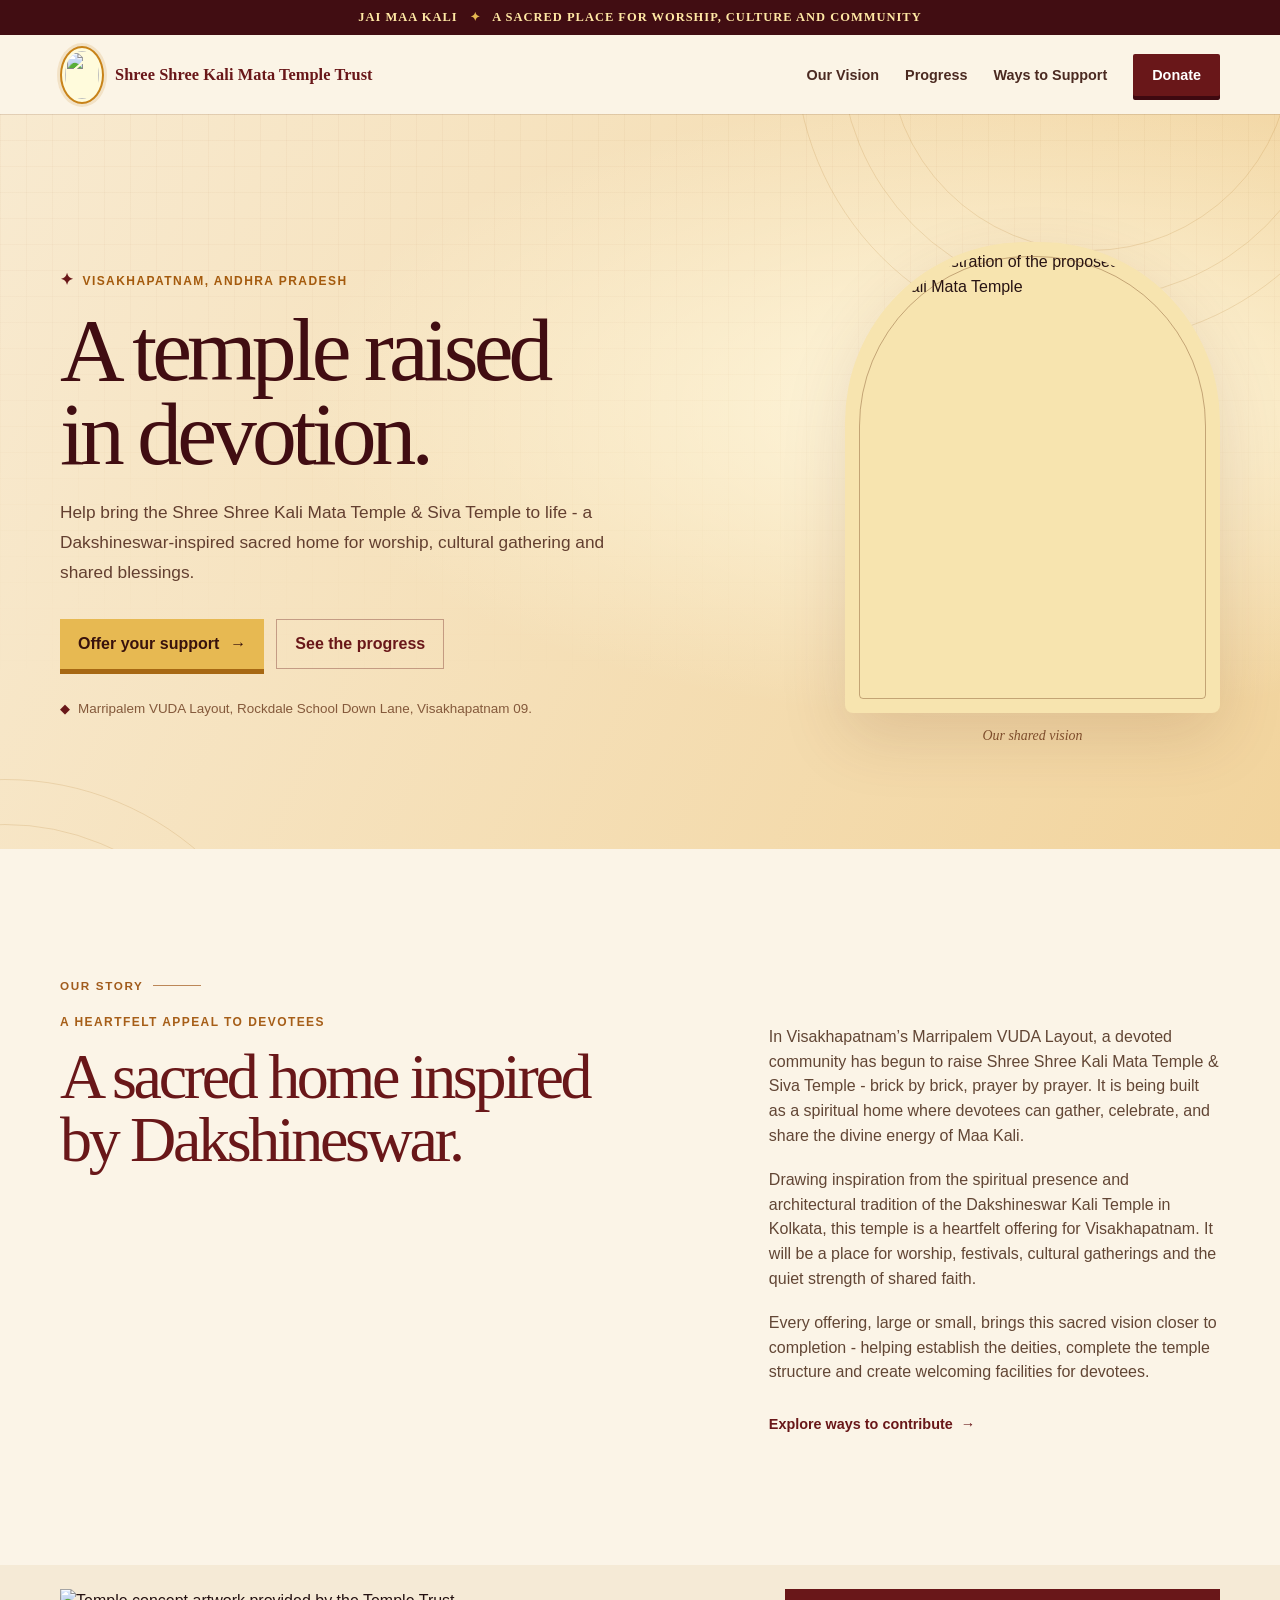
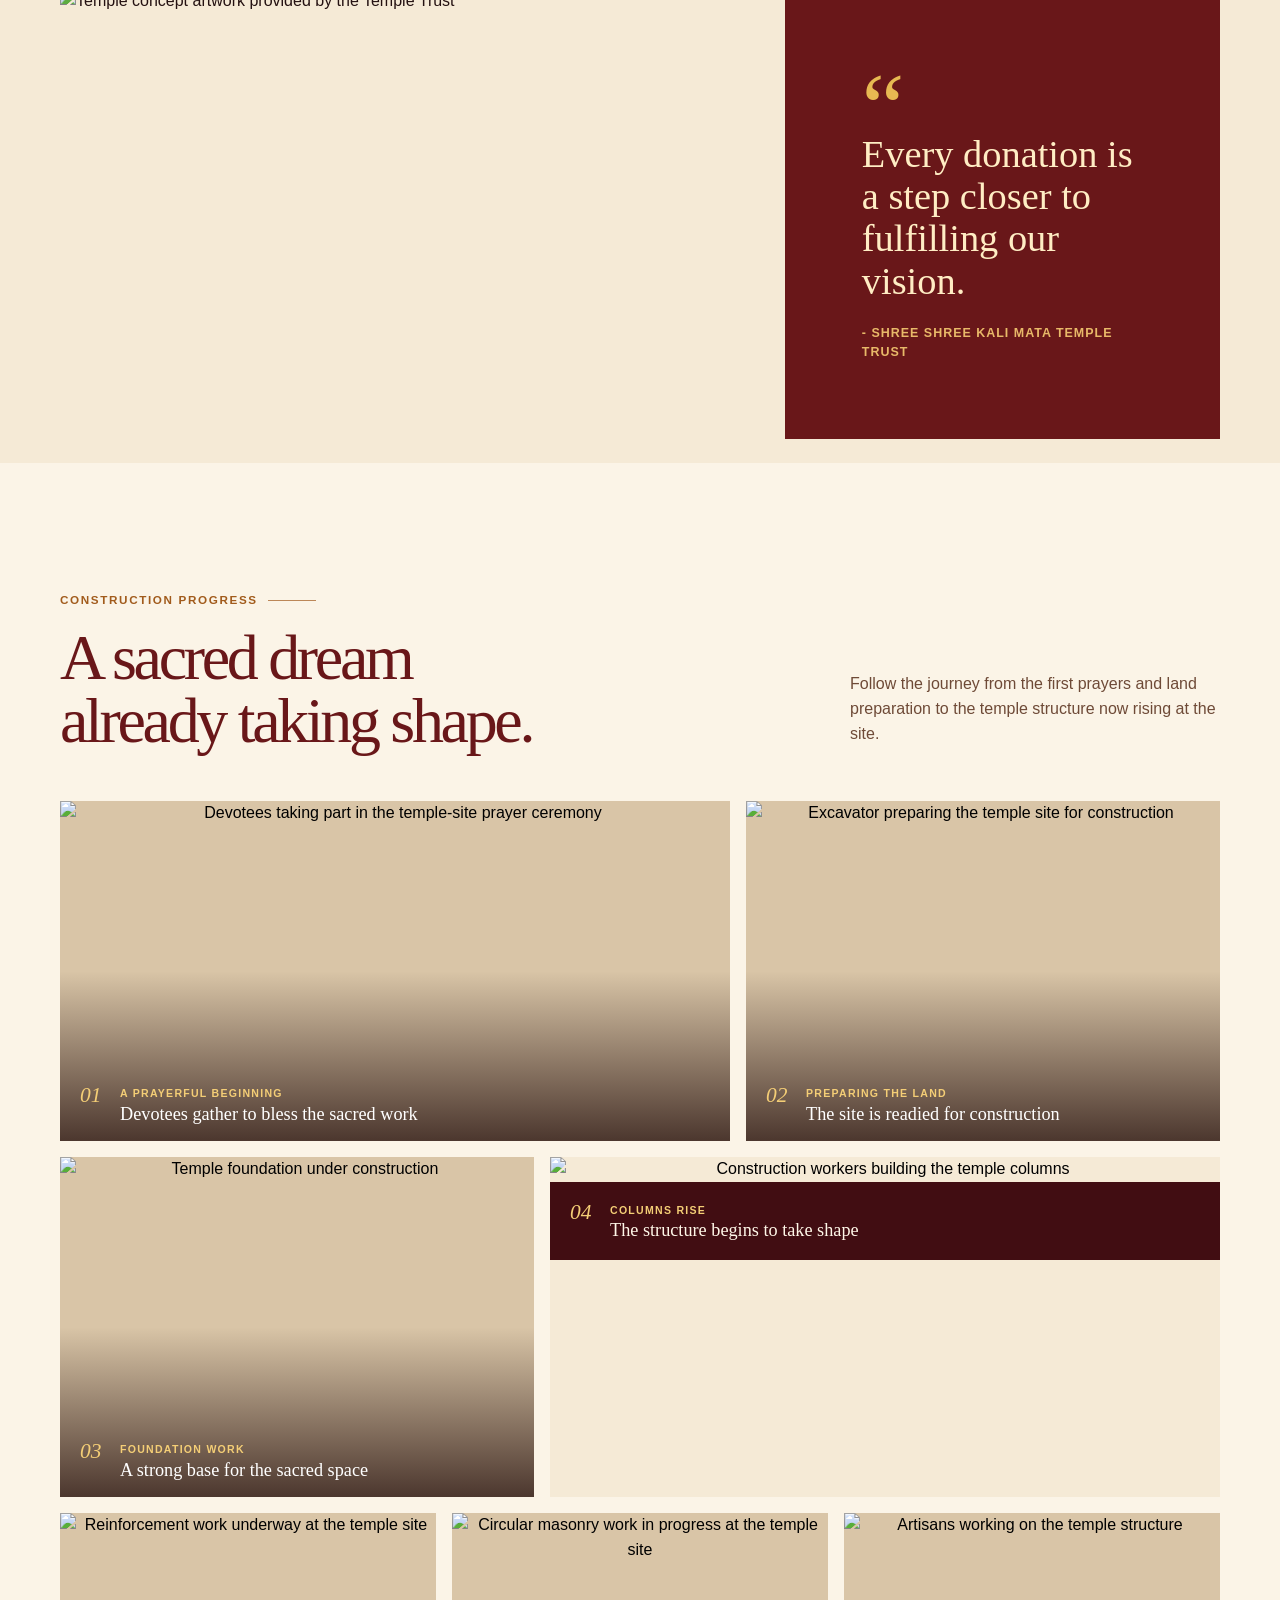
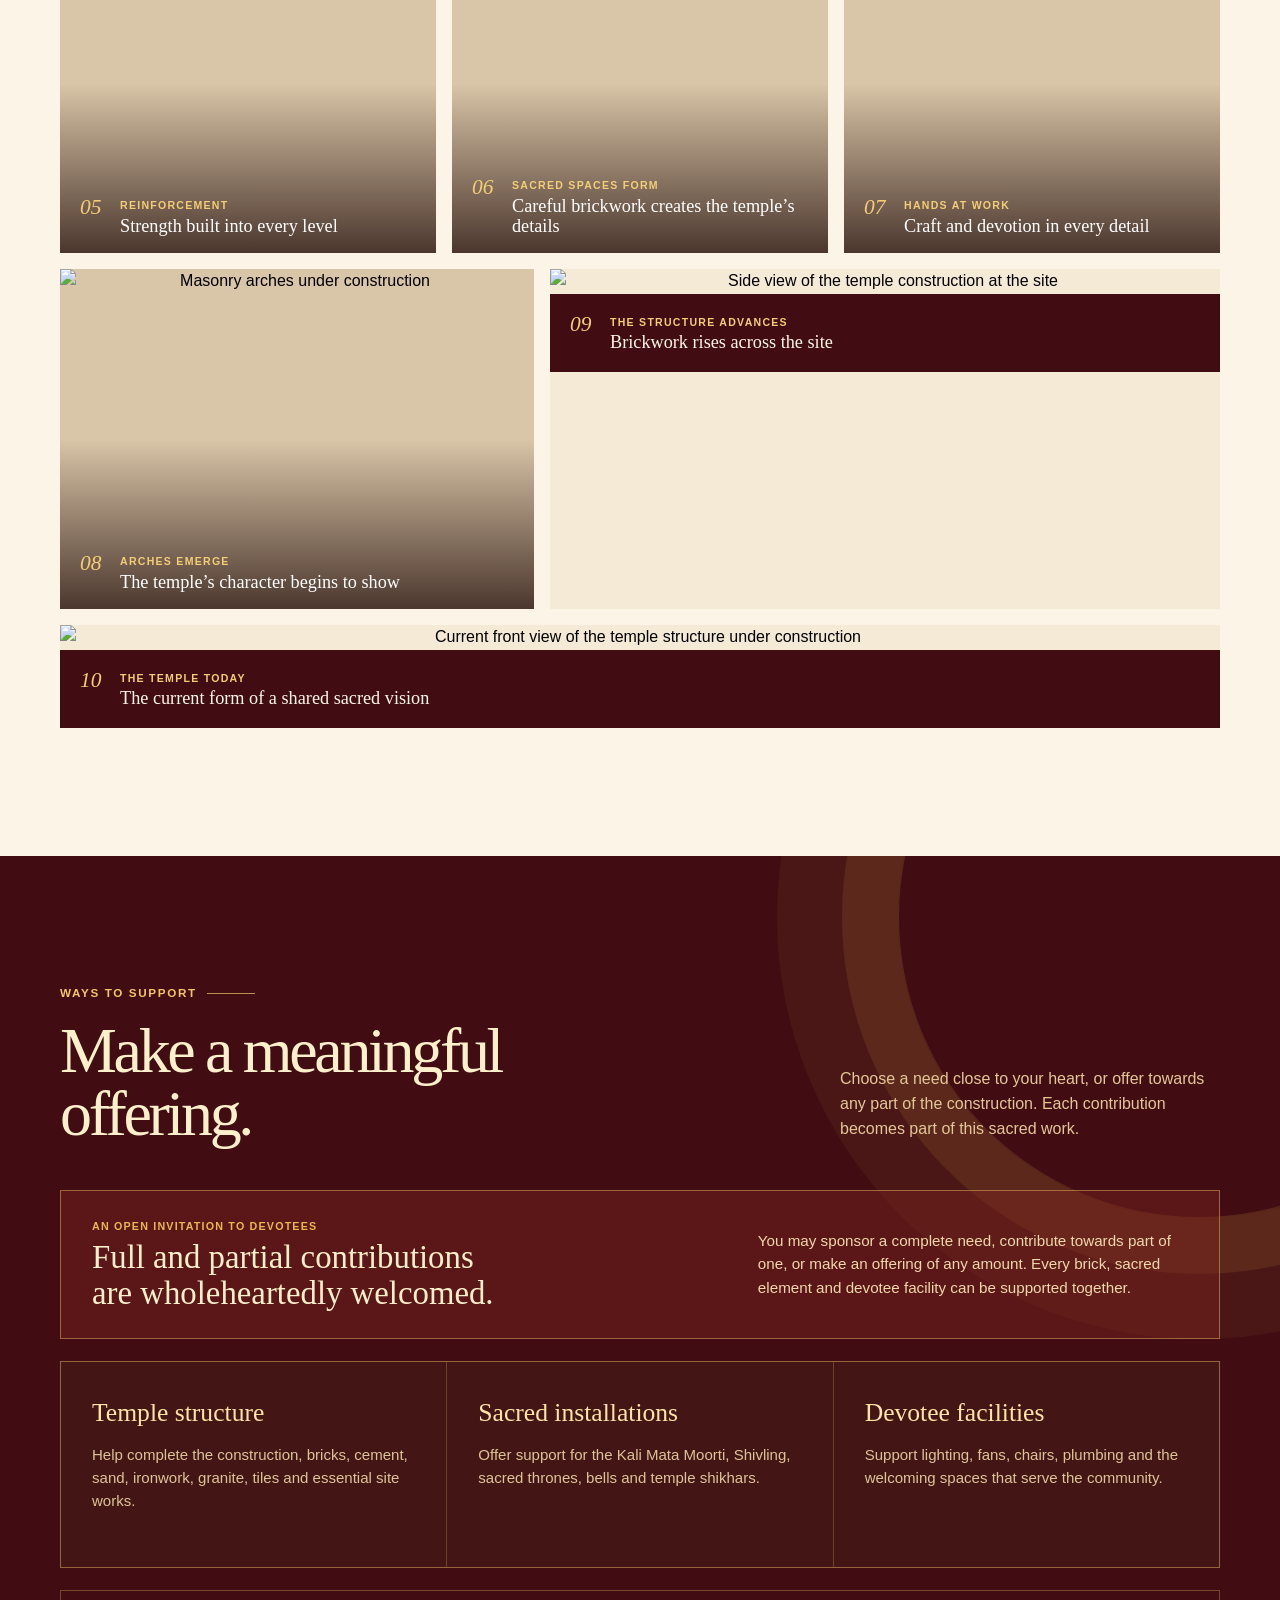
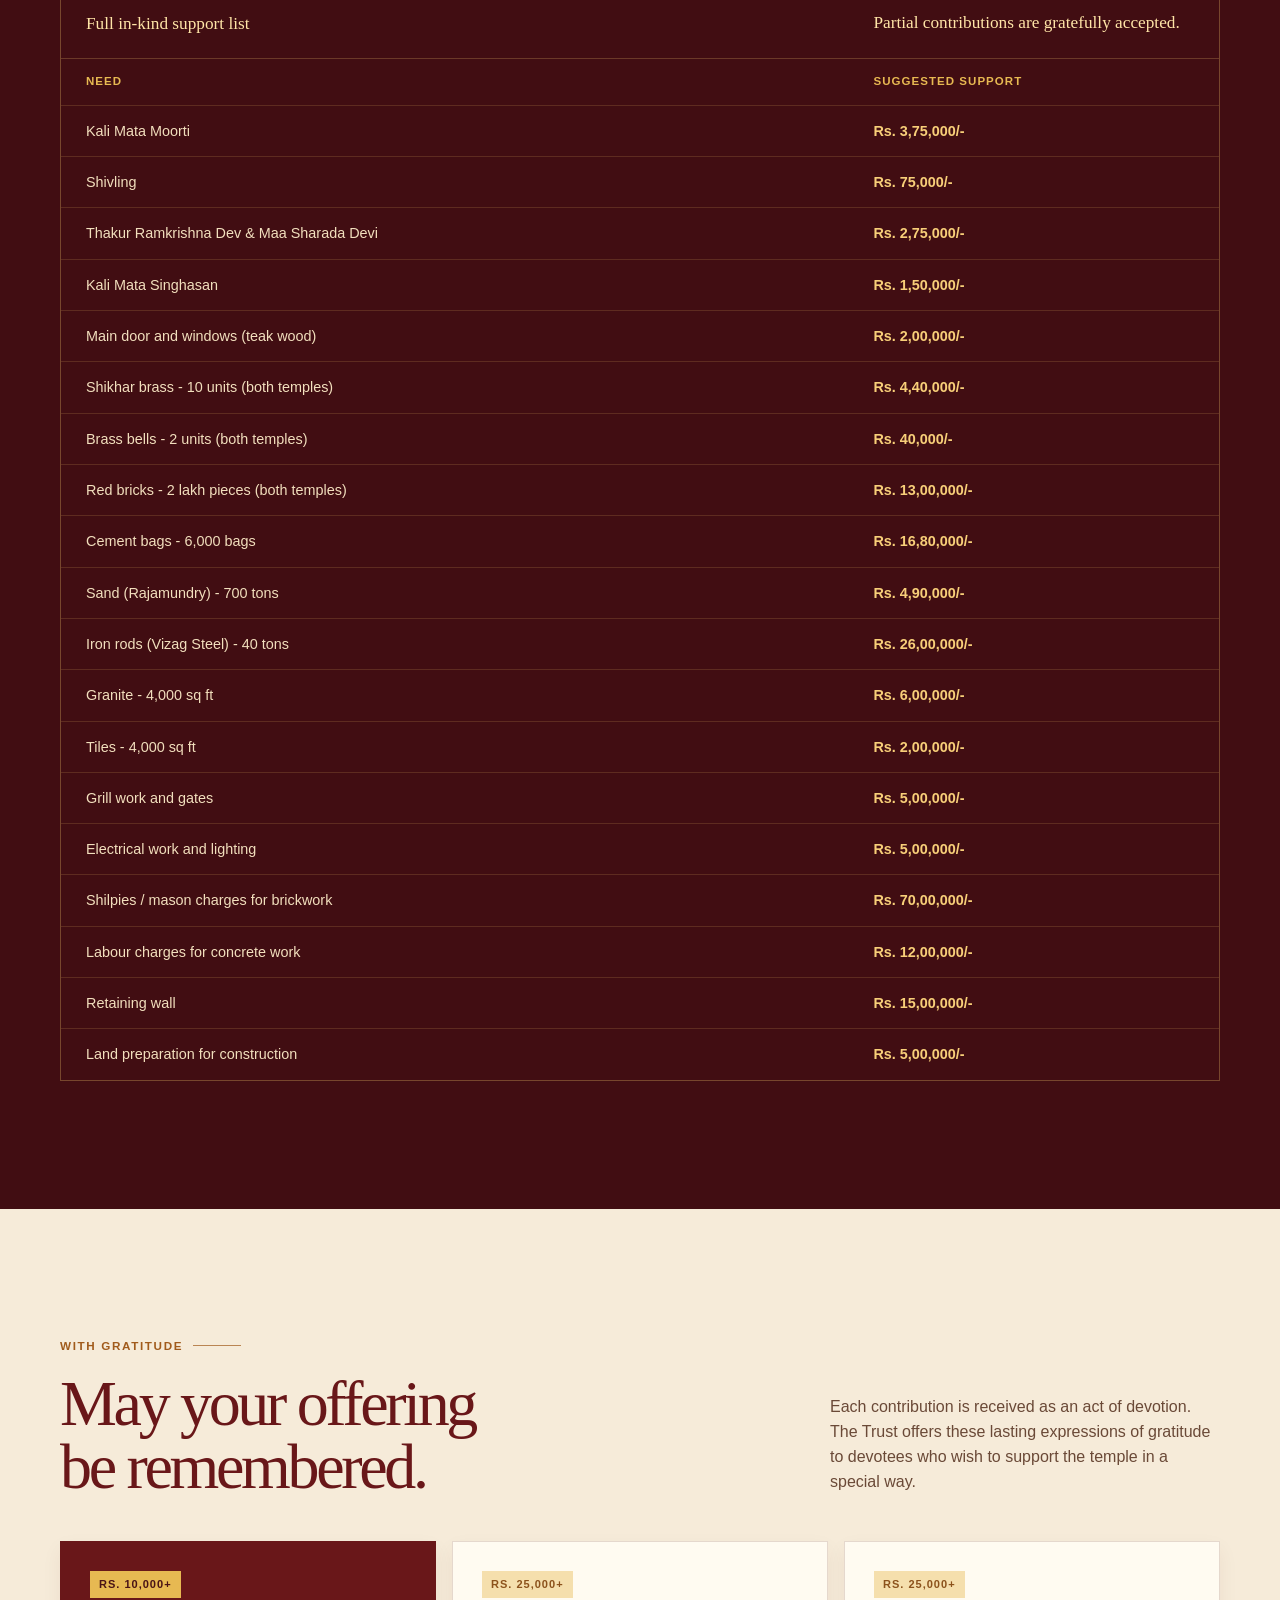
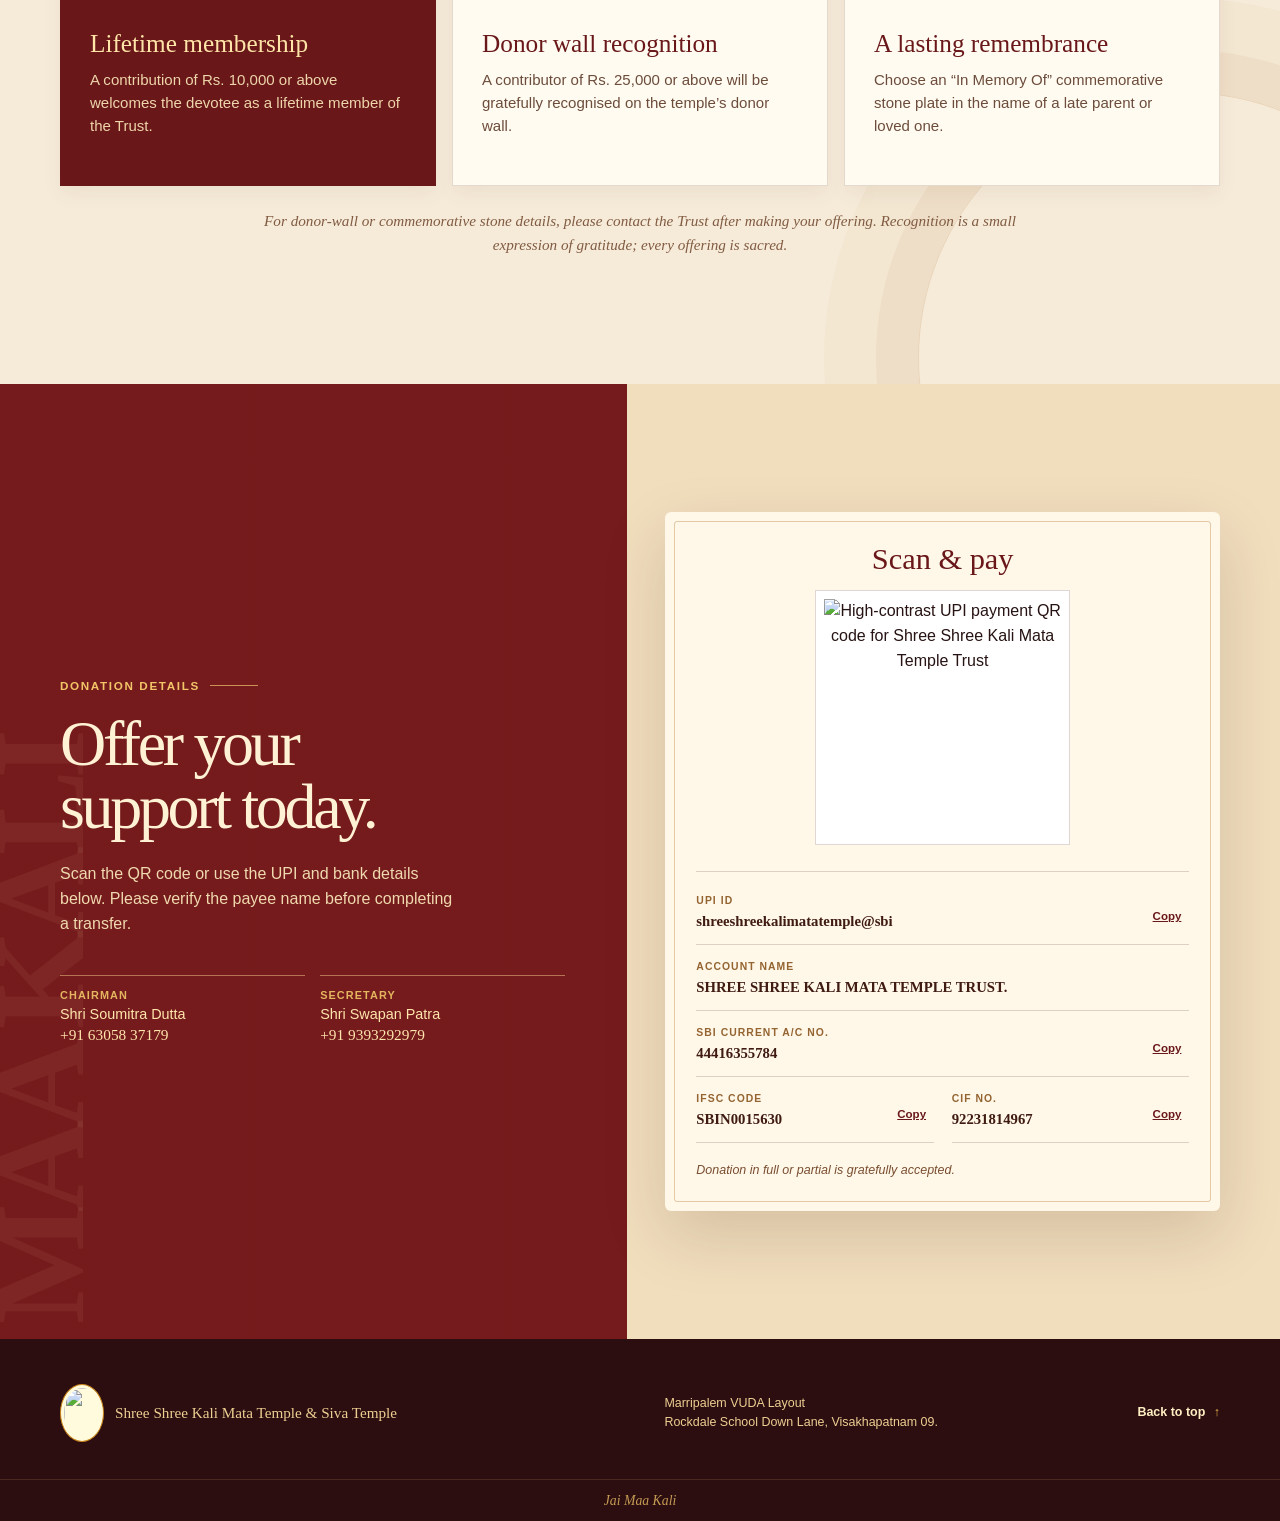
==== index.html @ 36e7b340 "Add files via upload" ====
<!doctype html>
<html lang="en">
  <head>
    <meta charset="UTF-8" />
    <meta name="viewport" content="width=device-width, initial-scale=1.0, viewport-fit=cover" />
    <meta
      name="description"
      content="Support the construction of Shree Shree Kali Mata Temple & Siva Temple in Marripalem VUDA Layout, Visakhapatnam."
    />
    <meta name="theme-color" content="#641416" />
    <title>Shree Shree Kali Mata Temple & Siva Temple</title>
    <link rel="stylesheet" href="styles.css" />
    <link rel="stylesheet" href="refinements.css" />
    <link rel="icon" href="assets/goddess-seal.webp" type="image/webp" />
  </head>
  <body>
    <a class="skip-link" href="#main">Skip to content</a>

    <header class="site-header" id="top">
      <div class="topline">Jai Maa Kali <span aria-hidden="true">&#10022;</span> A sacred place for worship, culture and community</div>
      <nav class="nav shell" aria-label="Primary navigation">
        <a class="brand" href="#top" aria-label="Shree Shree Kali Mata Temple Trust home">
          <span class="brand-mark"><img src="assets/goddess-seal.webp" alt="" /></span>
          <span class="brand-copy"><strong>Shree Shree Kali Mata Temple Trust</strong></span>
        </a>
        <button class="menu-button" type="button" aria-expanded="false" aria-controls="nav-links">
          <span class="menu-icon" aria-hidden="true"></span><span class="sr-only">Open menu</span>
        </button>
        <div class="nav-links" id="nav-links">
          <a href="#vision">Our Vision</a>
          <a href="#progress">Progress</a>
          <a href="#support">Ways to Support</a>
          <a class="nav-donate" href="#donate">Donate</a>
        </div>
      </nav>
    </header>

    <main id="main">
      <section class="hero">
        <div class="hero-halo hero-halo-one" aria-hidden="true"></div>
        <div class="hero-halo hero-halo-two" aria-hidden="true"></div>
        <div class="hero-grid shell">
          <div class="hero-copy">
            <p class="eyebrow"><span class="flame" aria-hidden="true">&#10022;</span> Visakhapatnam, Andhra Pradesh</p>
            <h1>A temple raised<br />in devotion.</h1>
            <p class="hero-lead">
              Help bring the Shree Shree Kali Mata Temple &amp; Siva Temple to life - a Dakshineswar-inspired sacred home for worship, cultural gathering and shared blessings.
            </p>
            <div class="hero-actions">
              <a class="button button-gold" href="#donate">Offer your support <span aria-hidden="true">&#8594;</span></a>
              <a class="button button-quiet" href="#progress">See the progress</a>
            </div>
            <p class="location-line"><span aria-hidden="true">&#9670;</span> Marripalem VUDA Layout, Rockdale School Down Lane, Visakhapatnam 09.</p>
          </div>
          <figure class="hero-art">
            <div class="art-frame">
              <img src="assets/hero-temple.webp" alt="Glowing illustration of the proposed Shree Shree Kali Mata Temple" />
            </div>
            <figcaption>Our shared vision</figcaption>
          </figure>
        </div>
      </section>

      <section class="introduction section shell" id="vision">
        <div class="section-label">Our story</div>
        <div class="introduction-grid">
          <div>
            <p class="eyebrow eyebrow-dark">A heartfelt appeal to devotees</p>
            <h2>A sacred home inspired by Dakshineswar.</h2>
          </div>
          <div class="introduction-copy">
            <p>
              In Visakhapatnam’s Marripalem VUDA Layout, a devoted community has begun to raise Shree Shree Kali Mata Temple &amp; Siva Temple - brick by brick, prayer by prayer. It is being built as a spiritual home where devotees can gather, celebrate, and share the divine energy of Maa Kali.
            </p>
            <p>
              Drawing inspiration from the spiritual presence and architectural tradition of the Dakshineswar Kali Temple in Kolkata, this temple is a heartfelt offering for Visakhapatnam. It will be a place for worship, festivals, cultural gatherings and the quiet strength of shared faith.
            </p>
            <p>
              Every offering, large or small, brings this sacred vision closer to completion - helping establish the deities, complete the temple structure and create welcoming facilities for devotees.
            </p>
            <a class="text-link" href="#support">Explore ways to contribute <span aria-hidden="true">&#8594;</span></a>
          </div>
        </div>
      </section>

      <section class="vision-art-section">
        <div class="shell vision-art-grid">
          <figure class="concept-card concept-card-large">
            <img src="assets/temple-concept.webp" alt="Temple concept artwork provided by the Temple Trust" loading="lazy" />
          </figure>
          <div class="vision-quote">
            <span class="quote-mark" aria-hidden="true">“</span>
            <p>Every donation is a step closer to fulfilling our vision.</p>
            <span class="quote-citation">- Shree Shree Kali Mata Temple Trust</span>
          </div>
        </div>
      </section>

      <section class="progress section shell" id="progress">
        <div class="progress-heading">
          <div>
            <div class="section-label">Construction progress</div>
            <h2>A sacred dream<br />already taking shape.</h2>
          </div>
          <p>Follow the journey from the first prayers and land preparation to the temple structure now rising at the site.</p>
        </div>
        <div class="gallery" aria-label="Construction progress photo gallery">
          <figure class="gallery-item gallery-prayer"><img src="assets/progress-prayer.webp" alt="Devotees taking part in the temple-site prayer ceremony" loading="lazy" /><figcaption><span class="gallery-step">01</span><span class="gallery-stage">A prayerful beginning</span><strong>Devotees gather to bless the sacred work</strong></figcaption></figure>
          <figure class="gallery-item gallery-land"><img src="assets/progress-land-preparation.webp" alt="Excavator preparing the temple site for construction" loading="lazy" /><figcaption><span class="gallery-step">02</span><span class="gallery-stage">Preparing the land</span><strong>The site is readied for construction</strong></figcaption></figure>
          <figure class="gallery-item gallery-foundation"><img src="assets/progress-foundation.webp" alt="Temple foundation under construction" loading="lazy" /><figcaption><span class="gallery-step">03</span><span class="gallery-stage">Foundation work</span><strong>A strong base for the sacred space</strong></figcaption></figure>
          <figure class="gallery-item gallery-columns"><img src="assets/progress-columns.webp" alt="Construction workers building the temple columns" loading="lazy" /><figcaption><span class="gallery-step">04</span><span class="gallery-stage">Columns rise</span><strong>The structure begins to take shape</strong></figcaption></figure>
          <figure class="gallery-item gallery-reinforcement"><img src="assets/progress-reinforcement.webp" alt="Reinforcement work underway at the temple site" loading="lazy" /><figcaption><span class="gallery-step">05</span><span class="gallery-stage">Reinforcement</span><strong>Strength built into every level</strong></figcaption></figure>
          <figure class="gallery-item gallery-circular"><img src="assets/progress-circular.webp" alt="Circular masonry work in progress at the temple site" loading="lazy" /><figcaption><span class="gallery-step">06</span><span class="gallery-stage">Sacred spaces form</span><strong>Careful brickwork creates the temple’s details</strong></figcaption></figure>
          <figure class="gallery-item gallery-artisans"><img src="assets/progress-artisans.webp" alt="Artisans working on the temple structure" loading="lazy" /><figcaption><span class="gallery-step">07</span><span class="gallery-stage">Hands at work</span><strong>Craft and devotion in every detail</strong></figcaption></figure>
          <figure class="gallery-item gallery-arches"><img src="assets/progress-arches.webp" alt="Masonry arches under construction" loading="lazy" /><figcaption><span class="gallery-step">08</span><span class="gallery-stage">Arches emerge</span><strong>The temple’s character begins to show</strong></figcaption></figure>
          <figure class="gallery-item gallery-side"><img src="assets/progress-side.webp" alt="Side view of the temple construction at the site" loading="lazy" /><figcaption><span class="gallery-step">09</span><span class="gallery-stage">The structure advances</span><strong>Brickwork rises across the site</strong></figcaption></figure>
          <figure class="gallery-item gallery-current"><img src="assets/progress-front.webp" alt="Current front view of the temple structure under construction" loading="lazy" /><figcaption><span class="gallery-step">10</span><span class="gallery-stage">The temple today</span><strong>The current form of a shared sacred vision</strong></figcaption></figure>
        </div>
      </section>

      <section class="support section" id="support">
        <div class="shell">
          <div class="support-heading">
            <div>
              <div class="section-label section-label-light">Ways to support</div>
              <h2>Make a meaningful<br />offering.</h2>
            </div>
            <p>Choose a need close to your heart, or offer towards any part of the construction. Each contribution becomes part of this sacred work.</p>
          </div>
          <aside class="open-contribution" aria-label="Full and partial contribution invitation">
            <div>
              <span class="open-contribution-label">An open invitation to devotees</span>
              <h3>Full and partial contributions are wholeheartedly welcomed.</h3>
            </div>
            <p>You may sponsor a complete need, contribute towards part of one, or make an offering of any amount. Every brick, sacred element and devotee facility can be supported together.</p>
          </aside>
          <div class="support-cards">
            <article class="support-card"><h3>Temple structure</h3><p>Help complete the construction, bricks, cement, sand, ironwork, granite, tiles and essential site works.</p></article>
            <article class="support-card"><h3>Sacred installations</h3><p>Offer support for the Kali Mata Moorti, Shivling, sacred thrones, bells and temple shikhars.</p></article>
            <article class="support-card"><h3>Devotee facilities</h3><p>Support lighting, fans, chairs, plumbing and the welcoming spaces that serve the community.</p></article>
          </div>
          <div class="in-kind-list">
            <div class="in-kind-heading"><span>Full in-kind support list</span><small>Partial contributions are gratefully accepted.</small></div>
            <div class="table-wrap">
              <table>
                <thead><tr><th scope="col">Need</th><th scope="col">Suggested support</th></tr></thead>
                <tbody>
                  <tr><td>Kali Mata Moorti</td><td>Rs. 3,75,000/-</td></tr>
                  <tr><td>Shivling</td><td>Rs. 75,000/-</td></tr>
                  <tr><td>Thakur Ramkrishna Dev &amp; Maa Sharada Devi</td><td>Rs. 2,75,000/-</td></tr>
                  <tr><td>Kali Mata Singhasan</td><td>Rs. 1,50,000/-</td></tr>
                  <tr><td>Main door and windows (teak wood)</td><td>Rs. 2,00,000/-</td></tr>
                  <tr><td>Shikhar brass - 10 units (both temples)</td><td>Rs. 4,40,000/-</td></tr>
                  <tr><td>Brass bells - 2 units (both temples)</td><td>Rs. 40,000/-</td></tr>
                  <tr><td>Red bricks - 2 lakh pieces (both temples)</td><td>Rs. 13,00,000/-</td></tr>
                  <tr><td>Cement bags - 6,000 bags</td><td>Rs. 16,80,000/-</td></tr>
                  <tr><td>Sand (Rajamundry) - 700 tons</td><td>Rs. 4,90,000/-</td></tr>
                  <tr><td>Iron rods (Vizag Steel) - 40 tons</td><td>Rs. 26,00,000/-</td></tr>
                  <tr><td>Granite - 4,000 sq ft</td><td>Rs. 6,00,000/-</td></tr>
                  <tr><td>Tiles - 4,000 sq ft</td><td>Rs. 2,00,000/-</td></tr>
                  <tr><td>Grill work and gates</td><td>Rs. 5,00,000/-</td></tr>
                  <tr><td>Electrical work and lighting</td><td>Rs. 5,00,000/-</td></tr>
                  <tr><td>Shilpies / mason charges for brickwork</td><td>Rs. 70,00,000/-</td></tr>
                  <tr><td>Labour charges for concrete work</td><td>Rs. 12,00,000/-</td></tr>
                  <tr><td>Retaining wall</td><td>Rs. 15,00,000/-</td></tr>
                  <tr><td>Land preparation for construction</td><td>Rs. 5,00,000/-</td></tr>
                </tbody>
              </table>
            </div>
          </div>
        </div>
      </section>

      <section class="recognition section" id="recognition">
        <div class="shell">
          <div class="recognition-heading">
            <div>
              <div class="section-label">With gratitude</div>
              <h2>May your offering<br />be remembered.</h2>
            </div>
            <p>Each contribution is received as an act of devotion. The Trust offers these lasting expressions of gratitude to devotees who wish to support the temple in a special way.</p>
          </div>
          <div class="recognition-cards">
            <article class="recognition-card membership-card"><span class="recognition-amount">Rs. 10,000+</span><h3>Lifetime membership</h3><p>A contribution of Rs. 10,000 or above welcomes the devotee as a lifetime member of the Trust.</p></article>
            <article class="recognition-card"><span class="recognition-amount">Rs. 25,000+</span><h3>Donor wall recognition</h3><p>A contributor of Rs. 25,000 or above will be gratefully recognised on the temple’s donor wall.</p></article>
            <article class="recognition-card"><span class="recognition-amount">Rs. 25,000+</span><h3>A lasting remembrance</h3><p>Choose an “In Memory Of” commemorative stone plate in the name of a late parent or loved one.</p></article>
          </div>
          <p class="recognition-note">For donor-wall or commemorative stone details, please contact the Trust after making your offering. Recognition is a small expression of gratitude; every offering is sacred.</p>
        </div>
      </section>

      <section class="donate section" id="donate">
        <div class="donate-bg-text" aria-hidden="true">JAI MAA KALI</div>
        <div class="shell donate-grid">
          <div class="donate-copy">
            <div class="section-label section-label-light">Donation details</div>
            <h2>Offer your<br />support today.</h2>
            <p>Scan the QR code or use the UPI and bank details below. Please verify the payee name before completing a transfer.</p>
            <div class="donate-contacts">
              <a href="tel:+916305837179"><span>Chairman</span> Shri Soumitra Dutta<br /><strong>+91 63058 37179</strong></a>
              <a href="tel:+919393292979"><span>Secretary</span> Shri Swapan Patra<br /><strong>+91 9393292979</strong></a>
            </div>
          </div>
          <div class="payment-card" aria-label="Temple Trust payment details">
            <div class="payment-card-top">
              <p class="payment-kicker">Scan &amp; pay</p>
              <img class="qr-code" src="assets/donation-qr.png" alt="High-contrast UPI payment QR code for Shree Shree Kali Mata Temple Trust" />
            </div>
            <div class="payment-fields">
              <div class="payment-field"><span>UPI ID</span><strong>shreeshreekalimatatemple@sbi</strong><button class="copy-button" type="button" data-copy="shreeshreekalimatatemple@sbi">Copy</button></div>
              <div class="payment-field"><span>Account name</span><strong>SHREE SHREE KALI MATA TEMPLE TRUST.</strong></div>
              <div class="payment-field"><span>SBI Current A/C No.</span><strong>44416355784</strong><button class="copy-button" type="button" data-copy="44416355784">Copy</button></div>
              <div class="payment-field two-col"><span>IFSC code</span><strong>SBIN0015630</strong><button class="copy-button" type="button" data-copy="SBIN0015630">Copy</button></div>
              <div class="payment-field two-col"><span>CIF no.</span><strong>92231814967</strong><button class="copy-button" type="button" data-copy="92231814967">Copy</button></div>
            </div>
            <p class="payment-note">Donation in full or partial is gratefully accepted.</p>
          </div>
        </div>
      </section>
    </main>

    <footer class="footer">
      <div class="shell footer-inner">
        <div><img src="assets/goddess-seal.webp" alt="" /><p>Shree Shree Kali Mata Temple &amp; Siva Temple</p></div>
        <p>Marripalem VUDA Layout<br />Rockdale School Down Lane, Visakhapatnam 09.</p>
        <a href="#top">Back to top <span aria-hidden="true">&#8593;</span></a>
      </div>
      <p class="footer-blessing">Jai Maa Kali</p>
    </footer>
    <a class="mobile-donate" href="#donate"><span aria-hidden="true">&#10022;</span> Offer your support</a>
    <div class="toast" role="status" aria-live="polite"></div>
    <script src="script.js"></script>
  </body>
</html>
---- styles.css ----
:root {
  --ink: #271313;
  --warm-ink: #552a1d;
  --wine: #691719;
  --wine-dark: #410d12;
  --saffron: #c88319;
  --gold: #e7b952;
  --cream: #fbf4e7;
  --paper: #f5ead6;
  --mist: #e8dac3;
  --line: rgba(75, 35, 20, 0.18);
  --shell: min(1160px, calc(100% - 48px));
}

* { box-sizing: border-box; }

html { scroll-behavior: smooth; }

body {
  margin: 0;
  color: var(--ink);
  background: var(--cream);
  font-family: "Segoe UI", Candara, Calibri, Arial, sans-serif;
  font-size: 16px;
  line-height: 1.55;
}

body::selection { color: #fff; background: var(--wine); }

img { display: block; max-width: 100%; }

a { color: inherit; text-decoration: none; }

button { font: inherit; }

.shell { width: var(--shell); margin-inline: auto; }

.sr-only {
  position: absolute;
  width: 1px;
  height: 1px;
  padding: 0;
  margin: -1px;
  overflow: hidden;
  clip: rect(0, 0, 0, 0);
  white-space: nowrap;
  border: 0;
}

.skip-link {
  position: fixed;
  z-index: 100;
  top: 12px;
  left: 12px;
  transform: translateY(-150%);
  padding: 10px 14px;
  background: #fff;
  color: var(--wine-dark);
  border-radius: 5px;
  font-weight: 700;
}

.skip-link:focus { transform: translateY(0); }

.topline {
  padding: 8px 20px;
  overflow: hidden;
  color: #ffe8a4;
  background: var(--wine-dark);
  font-family: Georgia, "Times New Roman", serif;
  font-size: 0.78rem;
  font-weight: 700;
  letter-spacing: 0.08em;
  text-align: center;
  text-transform: uppercase;
}

.topline span { margin-inline: 8px; color: var(--gold); }

.site-header {
  position: sticky;
  top: 0;
  z-index: 100;
  background: rgba(251, 244, 231, 0.96);
  box-shadow: 0 1px 0 rgba(75, 35, 20, 0.1);
}

section[id] { scroll-margin-top: 130px; }

.nav {
  display: flex;
  align-items: center;
  justify-content: space-between;
  min-height: 79px;
  gap: 25px;
}

.brand { display: flex; align-items: center; gap: 11px; min-width: 250px; }

.brand-mark {
  display: grid;
  width: 52px;
  height: 52px;
  overflow: hidden;
  border: 2px solid var(--saffron);
  border-radius: 50%;
  place-items: center;
  background: #f6dea1;
  box-shadow: 0 0 0 3px rgba(200, 131, 25, 0.16);
}

.brand-mark img { width: 52px; height: 62px; max-width: none; object-fit: cover; object-position: center 44%; }

.brand-copy { display: block; min-width: 0; font-family: Georgia, "Times New Roman", serif; line-height: 1.05; }
.brand-copy strong { display: block; color: var(--wine); font-size: 1.02rem; letter-spacing: 0.005em; white-space: nowrap; }

.nav-links { display: flex; align-items: center; gap: 26px; }
.nav-links > a { position: relative; color: #4b2a21; font-size: 0.9rem; font-weight: 700; }
.nav-links > a:not(.nav-donate)::after { position: absolute; right: 0; bottom: -7px; left: 0; height: 1px; content: ""; background: var(--wine); transform: scaleX(0); transition: transform 180ms ease; transform-origin: left; }
.nav-links > a:not(.nav-donate):hover::after, .nav-links > a:not(.nav-donate):focus-visible::after { transform: scaleX(1); }
.nav-donate { padding: 10px 19px; color: #fff !important; background: var(--wine); border-radius: 2px; box-shadow: 0 4px 0 #3e0910; transition: transform 150ms ease, box-shadow 150ms ease; }
.nav-donate:hover, .nav-donate:focus-visible { box-shadow: 0 2px 0 #3e0910; transform: translateY(2px); }

.menu-button { display: none; border: 0; background: transparent; color: var(--wine); }

.hero {
  position: relative;
  overflow: hidden;
  padding: clamp(75px, 10vw, 132px) 0 clamp(75px, 8vw, 110px);
  background: linear-gradient(115deg, #f8ead0 0%, #f4dfb8 54%, #f2d49d 100%);
}

.hero::before {
  position: absolute;
  inset: 0;
  pointer-events: none;
  content: "";
  background-image: linear-gradient(rgba(145, 79, 21, 0.035) 1px, transparent 1px), linear-gradient(90deg, rgba(145, 79, 21, 0.035) 1px, transparent 1px);
  background-size: 26px 26px;
  mask-image: linear-gradient(to bottom, black, transparent 80%);
}

.hero-halo { position: absolute; z-index: 0; width: 590px; height: 590px; border: 1px solid rgba(170, 106, 24, 0.16); border-radius: 50%; }
.hero-halo::before, .hero-halo::after { position: absolute; inset: 44px; content: ""; border: inherit; border-radius: inherit; }
.hero-halo::after { inset: 92px; }
.hero-halo-one { top: -360px; right: -105px; }
.hero-halo-two { bottom: -520px; left: -290px; }

.hero-grid { position: relative; z-index: 1; display: grid; grid-template-columns: minmax(0, 1.05fr) minmax(330px, 0.72fr); align-items: center; gap: clamp(45px, 8vw, 110px); }

.eyebrow { display: flex; align-items: center; gap: 8px; margin: 0 0 15px; color: #a45a0d; font-size: 0.75rem; font-weight: 800; letter-spacing: 0.12em; text-transform: uppercase; }
.flame { font-size: 1rem; color: var(--wine); }
.eyebrow-dark { color: #a65e18; }

h1, h2, h3, p { margin-top: 0; }
h1, h2, h3 { font-family: Georgia, "Times New Roman", serif; }

h1 {
  max-width: 650px;
  margin-bottom: 22px;
  color: var(--wine-dark);
  font-size: clamp(3.3rem, 7vw, 6.4rem);
  font-weight: 500;
  letter-spacing: -0.055em;
  line-height: 0.93;
}

.hero-lead { max-width: 560px; margin-bottom: 31px; color: #633f30; font-size: 1.08rem; line-height: 1.75; }
.hero-actions { display: flex; flex-wrap: wrap; gap: 12px; }

.button { display: inline-flex; align-items: center; justify-content: center; gap: 11px; min-height: 50px; padding: 12px 18px; font-weight: 800; transition: transform 180ms ease, box-shadow 180ms ease, background 180ms ease; }
.button:hover, .button:focus-visible { transform: translateY(-2px); }
.button-gold { color: #38120d; background: var(--gold); box-shadow: 0 5px 0 #a76813; }
.button-gold:hover, .button-gold:focus-visible { box-shadow: 0 7px 0 #a76813; }
.button-quiet { color: var(--wine); border: 1px solid rgba(105, 23, 25, 0.35); }
.button-quiet:hover, .button-quiet:focus-visible { background: rgba(255, 255, 255, 0.5); }

.location-line { display: flex; align-items: flex-start; gap: 8px; max-width: 550px; margin: 30px 0 0; color: #84593b; font-size: 0.84rem; }
.location-line span { color: var(--wine); }

.hero-art { position: relative; width: min(100%, 375px); justify-self: end; margin: 0; }
.art-frame { position: relative; padding: 8px; background: #f7e4af; box-shadow: 18px 21px 0 rgba(113, 47, 17, 0.15), 0 17px 35px rgba(79, 31, 13, 0.16); }
.art-frame::before { position: absolute; inset: 14px; z-index: 1; pointer-events: none; content: ""; border: 1px solid rgba(102, 50, 16, 0.36); }
.art-frame img { width: 100%; aspect-ratio: 0.79; object-fit: cover; object-position: center; }
.hero-art figcaption { margin-top: 12px; color: #81502e; font-family: Georgia, "Times New Roman", serif; font-size: 0.87rem; font-style: italic; text-align: right; }

.section { padding: clamp(76px, 10vw, 130px) 0; }

.section-label { display: flex; align-items: center; gap: 10px; margin-bottom: 18px; color: #a15b1c; font-size: 0.73rem; font-weight: 800; letter-spacing: 0.14em; text-transform: uppercase; }
.section-label::after { width: 48px; height: 1px; content: ""; background: currentColor; opacity: 0.7; }
.section-label span { font-family: Georgia, "Times New Roman", serif; font-size: 0.95rem; font-style: italic; letter-spacing: 0; }
.section-label-light { color: #f2c668; }

.introduction-grid { display: grid; grid-template-columns: minmax(0, 1fr) minmax(280px, 0.76fr); gap: clamp(35px, 9vw, 130px); }
h2 { margin-bottom: 0; color: var(--wine); font-size: clamp(2.5rem, 5vw, 4.65rem); font-weight: 500; letter-spacing: -0.052em; line-height: 0.98; }
.introduction-copy { padding-top: 12px; color: #624635; }
.introduction-copy p { margin-bottom: 19px; }
.text-link { display: inline-flex; align-items: center; gap: 8px; margin-top: 9px; color: var(--wine); font-size: 0.9rem; font-weight: 800; }
.text-link span { transition: transform 160ms ease; }
.text-link:hover span, .text-link:focus-visible span { transform: translateX(4px); }

.vision-art-section { padding: 24px 0; background: var(--paper); }
.vision-art-grid { display: grid; grid-template-columns: minmax(0, 1.25fr) minmax(280px, 0.75fr); align-items: stretch; }
.concept-card { min-height: 360px; margin: 0; overflow: hidden; }
.concept-card img { width: 100%; height: 100%; object-fit: cover; object-position: center; filter: saturate(0.91) contrast(1.02); }
.vision-quote { display: flex; flex-direction: column; justify-content: center; padding: clamp(35px, 6vw, 85px); color: #ffedc4; background: var(--wine); }
.quote-mark { display: block; height: 46px; color: var(--gold); font-family: Georgia, "Times New Roman", serif; font-size: 6rem; line-height: 0.85; }
.vision-quote p { max-width: 340px; margin: 21px 0 22px; font-family: Georgia, "Times New Roman", serif; font-size: clamp(1.7rem, 3vw, 2.6rem); line-height: 1.1; }
.quote-citation { color: #e8b969; font-size: 0.78rem; font-weight: 800; letter-spacing: 0.08em; text-transform: uppercase; }

.progress { padding-bottom: clamp(82px, 10vw, 142px); }
.progress-heading { display: flex; align-items: flex-end; justify-content: space-between; gap: 45px; margin-bottom: 48px; }
.progress-heading p { max-width: 370px; margin: 0 0 6px; color: #6e4a37; }
.gallery { display: grid; grid-template-columns: repeat(12, 1fr); gap: 16px; }
.gallery-item { position: relative; grid-column: span 4; min-height: 270px; margin: 0; overflow: hidden; background: #d9c5a7; }
.gallery-prayer { grid-column: span 7; min-height: 355px; }
.gallery-land { grid-column: span 5; }
.gallery-foundation { grid-column: span 5; }
.gallery-columns { grid-column: span 7; }
.gallery-reinforcement, .gallery-circular, .gallery-artisans { grid-column: span 4; }
.gallery-arches { grid-column: span 5; }
.gallery-side { grid-column: span 7; }
.gallery-current { grid-column: span 12; min-height: 520px; }
.gallery-item img { width: 100%; height: 100%; min-height: inherit; object-fit: cover; transition: transform 600ms cubic-bezier(.2,.7,.2,1); }
.gallery-item:hover img { transform: scale(1.045); }
.gallery-item::after { position: absolute; right: 0; bottom: 0; left: 0; height: 50%; content: ""; background: linear-gradient(to top, rgba(31, 10, 8, 0.76), transparent); pointer-events: none; }
.gallery-item figcaption { position: absolute; z-index: 1; right: 20px; bottom: 17px; left: 20px; display: grid; grid-template-columns: 31px 1fr; column-gap: 9px; color: white; }
.gallery-step { grid-row: span 2; color: #f4ce76; font-family: Georgia, "Times New Roman", serif; font-size: 1.34rem; font-style: italic; line-height: 1; }
.gallery-stage { display: block; margin-bottom: 2px; color: #f4ce76; font-size: 0.66rem; font-weight: 800; letter-spacing: 0.12em; text-transform: uppercase; }
.gallery-item figcaption strong { display: block; font-family: Georgia, "Times New Roman", serif; font-size: 1.14rem; font-weight: 500; line-height: 1.1; }

.support { position: relative; overflow: hidden; color: #f8eaca; background: var(--wine-dark); }
.support::before { position: absolute; top: -240px; right: -220px; width: 600px; height: 600px; content: ""; border: 1px solid rgba(239, 188, 81, 0.15); border-radius: 50%; box-shadow: 0 0 0 55px transparent, 0 0 0 56px rgba(239, 188, 81, 0.1), 0 0 0 120px transparent, 0 0 0 121px rgba(239, 188, 81, 0.06); }
.support .shell { position: relative; z-index: 1; }
.support h2 { color: #fff0cc; }
.support-heading { display: flex; align-items: flex-end; justify-content: space-between; gap: 46px; margin-bottom: 44px; }
.support-heading > p { max-width: 380px; margin: 0 0 4px; color: #e4c798; }
.open-contribution { display: grid; grid-template-columns: minmax(0, 1.1fr) minmax(260px, 0.75fr); align-items: center; gap: 35px; margin-bottom: 22px; padding: 27px 31px; border: 1px solid rgba(239, 196, 108, 0.46); background: rgba(122, 34, 29, 0.45); }
.open-contribution-label { display: block; margin-bottom: 6px; color: var(--gold); font-size: 0.67rem; font-weight: 800; letter-spacing: 0.11em; text-transform: uppercase; }
.open-contribution h3 { margin: 0; color: #fff0cc; font-size: clamp(1.45rem, 2.7vw, 2.05rem); font-weight: 500; line-height: 1.08; }
.open-contribution p { margin: 0; color: #f0d8ad; font-size: 0.95rem; }
.support-cards { display: grid; grid-template-columns: repeat(3, 1fr); gap: 1px; background: rgba(239, 196, 108, 0.28); border: 1px solid rgba(239, 196, 108, 0.28); }
.support-card { min-height: 260px; padding: 31px; background: rgba(57, 11, 16, 0.8); transition: background 200ms ease; }
.support-card h3 { margin-bottom: 10px; color: #ffe5a7; font-size: 1.6rem; font-weight: 500; }
.support-card p { margin: 0; color: #dec49a; font-size: 0.94rem; }

.in-kind-list { margin-top: 22px; border: 1px solid rgba(239, 196, 108, 0.31); }
.in-kind-heading { display: grid; grid-template-columns: 68% 32%; align-items: start; padding: 20px 25px; color: #ffe5a7; font-family: Georgia, "Times New Roman", serif; font-size: 1.08rem; }
.in-kind-heading small { grid-column: 2; color: #ffe5a7; font: inherit; font-weight: 400; letter-spacing: normal; line-height: 1.4; }
.table-wrap { overflow-x: auto; border-top: 1px solid rgba(239, 196, 108, 0.24); }
table { width: 100%; min-width: 560px; border-collapse: collapse; table-layout: fixed; text-align: left; }
th, td { padding: 14px 25px; border-bottom: 1px solid rgba(239, 196, 108, 0.16); }
th { color: var(--gold); font-size: 0.72rem; letter-spacing: 0.09em; text-transform: uppercase; }
th:first-child { width: 68%; }
th:last-child { width: 32%; }
td { color: #f2dfbd; font-size: 0.9rem; }
td:last-child { color: #f8cf79; font-weight: 800; white-space: nowrap; }
tbody tr:last-child td { border-bottom: 0; }

.recognition { position: relative; overflow: hidden; background: #f6ebd9; }
.recognition::after { position: absolute; right: -170px; bottom: -240px; width: 530px; height: 530px; content: ""; border: 1px solid rgba(166, 94, 24, 0.16); border-radius: 50%; box-shadow: 0 0 0 42px rgba(166, 94, 24, 0.06), 0 0 0 94px rgba(166, 94, 24, 0.03); }
.recognition .shell { position: relative; z-index: 1; }
.recognition-heading { display: flex; align-items: flex-end; justify-content: space-between; gap: 45px; margin-bottom: 43px; }
.recognition-heading > p { max-width: 390px; margin: 0 0 4px; color: #6a4937; }
.recognition-cards { display: grid; grid-template-columns: repeat(3, 1fr); gap: 16px; }
.recognition-card { min-height: 245px; padding: 29px; background: #fffbf1; border: 1px solid rgba(101, 45, 25, 0.17); box-shadow: 0 8px 19px rgba(85, 39, 19, 0.06); }
.recognition-card.membership-card { color: #f9e5b7; background: var(--wine); border-color: var(--wine); }
.recognition-amount { display: inline-block; margin-bottom: 32px; padding: 5px 9px; color: #8c521c; background: #f5dfad; font-size: 0.69rem; font-weight: 800; letter-spacing: 0.09em; text-transform: uppercase; }
.membership-card .recognition-amount { color: #4a1416; background: var(--gold); }
.recognition-card h3 { margin-bottom: 10px; color: var(--wine); font-size: 1.58rem; font-weight: 500; line-height: 1.08; }
.membership-card h3 { color: #ffe5a7; }
.recognition-card p { margin: 0; color: #6c4c3b; font-size: 0.94rem; }
.membership-card p { color: #efd5aa; }
.recognition-note { max-width: 760px; margin: 23px auto 0; color: #805b42; font-family: Georgia, "Times New Roman", serif; font-size: 0.95rem; font-style: italic; text-align: center; }

.donate { position: relative; overflow: hidden; background: #f1debd; }
.donate::before { position: absolute; inset: 0; content: ""; background: linear-gradient(90deg, rgba(112, 19, 22, 0.96) 0%, rgba(112, 19, 22, 0.96) 49%, transparent 49%); }
.donate-bg-text { position: absolute; top: 37%; left: -4px; color: rgba(255, 228, 164, 0.06); font-family: Georgia, "Times New Roman", serif; font-size: clamp(3rem, 10vw, 10rem); font-weight: 700; letter-spacing: -0.07em; line-height: 0.7; white-space: nowrap; transform: rotate(-90deg) translateX(-100%); transform-origin: top left; }
.donate-grid { position: relative; z-index: 1; display: grid; grid-template-columns: minmax(0, 0.82fr) minmax(400px, 0.9fr); align-items: center; gap: clamp(40px, 8vw, 100px); }
.donate-copy { padding: clamp(80px, 10vw, 135px) 0; color: #f4dba5; }
.donate-copy h2 { color: #fff2d4; }
.donate-copy > p { max-width: 400px; margin-top: 24px; color: #f0d9ae; }
.donate-contacts { display: grid; grid-template-columns: repeat(2, minmax(0, 1fr)); gap: 15px; max-width: 510px; margin-top: 38px; }
.donate-contacts a { padding-top: 12px; border-top: 1px solid rgba(250, 214, 142, 0.48); color: #ffe6ac; font-size: 0.9rem; line-height: 1.45; }
.donate-contacts span { display: block; color: #e3b65f; font-size: 0.68rem; font-weight: 800; letter-spacing: 0.1em; text-transform: uppercase; }
.donate-contacts strong { font-family: Georgia, "Times New Roman", serif; font-size: 0.96rem; font-weight: 500; }

.payment-card { position: relative; padding: 31px; color: var(--ink); background: #fff7e8; box-shadow: 16px 17px 0 rgba(74, 27, 12, 0.18), 0 18px 35px rgba(54, 22, 8, 0.15); }
.payment-card::before { position: absolute; inset: 9px; pointer-events: none; content: ""; border: 1px solid rgba(173, 103, 25, 0.32); }
.payment-card-top { position: relative; z-index: 1; display: flex; flex-direction: column; align-items: center; justify-content: center; gap: 13px; padding-bottom: 26px; border-bottom: 1px solid var(--line); text-align: center; }
.payment-kicker { margin: 0; color: var(--wine); font-family: Georgia, "Times New Roman", serif; font-size: 1.9rem; line-height: 1.1; }
.qr-code { width: clamp(215px, 20vw, 255px); height: clamp(215px, 20vw, 255px); padding: 8px; background: #fff; border: 1px solid rgba(77, 35, 20, 0.18); image-rendering: pixelated; object-fit: contain; }
.payment-fields { position: relative; z-index: 1; display: grid; grid-template-columns: 1fr 1fr; gap: 0 18px; margin-top: 7px; }
.payment-field { position: relative; grid-column: span 2; padding: 14px 40px 13px 0; border-bottom: 1px solid var(--line); }
.payment-field.two-col { grid-column: span 1; }
.payment-field span { display: block; margin-bottom: 3px; color: #946431; font-size: 0.65rem; font-weight: 800; letter-spacing: 0.1em; text-transform: uppercase; }
.payment-field strong { display: block; color: #3f1b12; font-family: Georgia, "Times New Roman", serif; font-size: 0.92rem; line-height: 1.28; overflow-wrap: anywhere; }
.copy-button { position: absolute; right: 0; bottom: 15px; padding: 3px 0; color: var(--wine); background: transparent; border: 0; border-bottom: 1px solid currentColor; cursor: pointer; font-size: 0.72rem; font-weight: 800; }
.copy-button:hover, .copy-button:focus-visible { color: #b45e0c; }
.payment-note { position: relative; z-index: 1; margin: 18px 0 0; color: #794e31; font-size: 0.78rem; font-style: italic; }

.footer { padding-top: 45px; color: #edcf92; background: #2c0d10; }
.footer-inner { display: grid; grid-template-columns: 1.3fr 1fr auto; align-items: center; gap: 35px; padding-bottom: 37px; }
.footer-inner > div { display: flex; align-items: center; gap: 11px; }
.footer img { width: 48px; height: 54px; object-fit: cover; object-position: center 43%; border-radius: 50%; }
.footer p { margin: 0; font-size: 0.78rem; }
.footer-inner > div p { font-family: Georgia, "Times New Roman", serif; font-size: 0.95rem; }
.footer-inner > a { color: #fff0c3; font-size: 0.78rem; font-weight: 800; white-space: nowrap; }
.footer-inner > a span { margin-left: 5px; color: var(--gold); }
.footer-blessing { padding: 10px 24px; color: #c49b53; border-top: 1px solid rgba(239, 196, 108, 0.15); font-family: Georgia, "Times New Roman", serif; font-size: 0.86rem !important; font-style: italic; text-align: center; }

.toast { position: fixed; z-index: 50; right: 22px; bottom: 22px; padding: 10px 15px; color: #fff; background: var(--wine-dark); border-radius: 3px; box-shadow: 0 8px 24px rgba(33, 10, 10, 0.26); font-size: 0.84rem; opacity: 0; pointer-events: none; transform: translateY(15px); transition: opacity 180ms ease, transform 180ms ease; }
.toast.is-visible { opacity: 1; transform: translateY(0); }
.mobile-donate { display: none; }

:focus-visible { outline: 3px solid #e4a831; outline-offset: 3px; }

@media (max-width: 820px) {
  :root { --shell: min(100% - 36px, 660px); }
  body { padding-bottom: calc(79px + env(safe-area-inset-bottom)); }
  .topline { padding-top: calc(8px + env(safe-area-inset-top)); }
  .nav { min-height: 70px; }
  .brand { min-width: 0; }
  .brand-mark { width: 45px; height: 45px; }
  .brand-mark img { width: 48px; height: 57px; }
  .brand { flex: 1; gap: 8px; }
  .brand-copy strong { font-size: clamp(0.62rem, 2.8vw, 0.88rem); }
  .menu-button { display: grid; width: 43px; height: 43px; place-items: center; cursor: pointer; }
  .menu-icon, .menu-icon::before, .menu-icon::after { display: block; width: 21px; height: 2px; background: var(--wine); transition: transform 180ms ease; }
  .menu-icon { position: relative; }
  .menu-icon::before, .menu-icon::after { position: absolute; content: ""; left: 0; }
  .menu-icon::before { top: -7px; }
  .menu-icon::after { top: 7px; }
  .menu-button[aria-expanded="true"] .menu-icon { background: transparent; }
  .menu-button[aria-expanded="true"] .menu-icon::before { transform: translateY(7px) rotate(45deg); }
  .menu-button[aria-expanded="true"] .menu-icon::after { transform: translateY(-7px) rotate(-45deg); }
  .nav-links { position: absolute; top: 100%; right: 0; left: 0; display: grid; gap: 0; max-height: 0; overflow: hidden; background: var(--cream); box-shadow: 0 9px 15px rgba(69, 31, 17, 0.09); transition: max-height 220ms ease; }
  .nav-links.is-open { max-height: 270px; }
  .nav-links > a { display: flex; align-items: center; min-height: 52px; padding: 15px 9%; border-top: 1px solid rgba(75, 35, 20, 0.1); }
  .nav-links > a:not(.nav-donate)::after { display: none; }
  .nav-donate { margin: 12px 9% 17px; text-align: center; box-shadow: none; }

  .hero-grid, .introduction-grid, .vision-art-grid, .donate-grid { grid-template-columns: 1fr; }
  .hero { padding-top: 68px; }
  .hero-copy { text-align: center; }
  .eyebrow, .hero-actions, .location-line { justify-content: center; }
  .hero-lead, .location-line { margin-inline: auto; }
  .hero-art { justify-self: center; width: min(85vw, 390px); margin-top: 14px; }
  .art-frame { box-shadow: 13px 15px 0 rgba(113, 47, 17, 0.15), 0 17px 35px rgba(79, 31, 13, 0.16); }
  .introduction-copy { padding-top: 0; }
  .vision-quote { min-height: 300px; }
  .progress-heading, .support-heading, .recognition-heading { display: block; }
  .progress-heading p, .support-heading > p, .recognition-heading > p { margin-top: 23px; }
  .gallery { grid-template-columns: 1fr 1fr; gap: 11px; }
  .gallery-item, .gallery-prayer, .gallery-land, .gallery-foundation, .gallery-columns, .gallery-reinforcement, .gallery-circular, .gallery-artisans, .gallery-arches, .gallery-side, .gallery-current { grid-column: span 1; min-height: 260px; }
  .gallery-prayer, .gallery-current { grid-column: span 2; min-height: 390px; }
  .support-cards { grid-template-columns: 1fr; }
  .support-card { min-height: auto; padding: 27px; }
  .open-contribution { grid-template-columns: 1fr; gap: 14px; padding: 25px; }
  .recognition-cards { grid-template-columns: 1fr; }
  .recognition-card { min-height: auto; padding: 27px; }
  .recognition-amount { margin-bottom: 20px; }
  .donate::before { background: var(--wine); }
  .donate-copy { padding-bottom: 52px; }
  .payment-card { margin-bottom: 75px; }
  .donate-bg-text { top: 44%; }
  .footer-inner { grid-template-columns: 1fr; gap: 20px; }
}

@media (max-width: 500px) {
  :root { --shell: min(100% - 30px, 500px); }
  .topline { font-size: 0.64rem; letter-spacing: 0.05em; }
  .topline span { margin-inline: 3px; }
  h1 { font-size: clamp(2.8rem, 14vw, 4rem); }
  h2 { font-size: clamp(2.3rem, 12vw, 3.45rem); }
  .hero-actions { display: grid; }
  .button { width: 100%; }
  .hero-art { width: 94%; }
  .concept-card { min-height: 260px; }
  .vision-quote { padding: 35px 28px; min-height: 258px; }
  .gallery { display: grid; grid-template-columns: 1fr; }
  .gallery-item, .gallery-prayer, .gallery-land, .gallery-foundation, .gallery-columns, .gallery-reinforcement, .gallery-circular, .gallery-artisans, .gallery-arches, .gallery-side, .gallery-current { grid-column: auto; min-height: 300px; }
  .gallery-prayer, .gallery-current { min-height: 390px; }
  .payment-card { padding: 24px; }
  .payment-card-top { align-items: center; }
  .qr-code { width: min(230px, 60vw); height: min(230px, 60vw); }
  .payment-kicker { font-size: 1.55rem; }
  .payment-fields { grid-template-columns: 1fr; }
  .payment-field, .payment-field.two-col { grid-column: span 1; }
  .donate-contacts { grid-template-columns: 1fr; }
  .donate-contacts a { min-height: 62px; }
  .copy-button { display: inline-flex; align-items: center; min-height: 36px; }
  .mobile-donate { position: fixed; z-index: 40; right: max(15px, env(safe-area-inset-right)); bottom: max(14px, env(safe-area-inset-bottom)); left: max(15px, env(safe-area-inset-left)); display: flex; align-items: center; justify-content: center; gap: 8px; min-height: 52px; color: #fff9e7; background: var(--wine); box-shadow: 0 8px 24px rgba(45, 11, 10, 0.3), 0 3px 0 #3e0910; font-weight: 800; letter-spacing: 0.01em; }
  .mobile-donate span { color: var(--gold); }
  .toast { bottom: calc(81px + env(safe-area-inset-bottom)); }
  .in-kind-heading { display: block; }
  .in-kind-heading small { display: block; margin-top: 4px; }
}

@media (max-width: 600px) {
  .table-wrap { overflow: visible; }
  table { min-width: 0; }
  table thead { display: none; }
  table, tbody, tr, td { display: block; width: 100%; }
  tbody tr { padding: 14px 18px; border-bottom: 1px solid rgba(239, 196, 108, 0.16); }
  tbody tr:last-child { border-bottom: 0; }
  td { padding: 0; border: 0; }
  td:first-child { color: #f8eaca; font-size: 0.92rem; font-weight: 700; line-height: 1.35; }
  td:last-child { margin-top: 5px; color: #f8cf79; font-size: 0.82rem; }
  td:last-child::before { content: "Suggested support: "; color: #d5b574; font-size: 0.68rem; font-weight: 800; letter-spacing: 0.07em; text-transform: uppercase; }
}

@media (prefers-reduced-motion: reduce) {
  *, *::before, *::after { scroll-behavior: auto !important; transition-duration: 0.01ms !important; animation-duration: 0.01ms !important; }
}
---- refinements.css ----
/* Finishing touches shared by desktop and mobile. */
h1, h2, h3 { text-wrap: balance; }
.site-header { backdrop-filter: blur(16px); }
.brand-mark, .menu-button { flex-shrink: 0; }
.brand-mark { width: 44px; height: 58px; border-radius: 50%; background: #fffbdc; padding: 3px; }
.brand-mark img { width: 100%; height: 100%; max-width: 100%; object-fit: contain; object-position: center; border-radius: 50%; }
.footer img { width: 44px; height: 58px; padding: 3px; object-fit: contain; object-position: center; background: #fffbdc; border: 1px solid #c88319; border-radius: 50%; }
.hero { background: radial-gradient(ellipse at 78% 40%, #fff8df 0%, transparent 50%), linear-gradient(115deg, #f8ead0, #f2d49d); }
.art-frame { border-radius: 180px 180px 8px 8px; overflow: hidden; box-shadow: 0 24px 65px #6d361a26; }
.art-frame::before { border-radius: 170px 170px 4px 4px; }
.art-frame img { border-radius: 170px 170px 3px 3px; }
.hero-art figcaption { text-align: center; }
.gallery-item { height: 340px; min-height: 0; }
.gallery-current { height: 650px; }
.gallery-item img { min-height: 0; }
.gallery-item::after { pointer-events: none; }
.gallery-item figcaption { pointer-events: none; }
.photo-open { position: absolute; inset: 0; width: 100%; border: 0; padding: 0; background: transparent; cursor: zoom-in; }
.photo-open:focus-visible { outline-offset: -5px; }
.support-card { min-height: 205px; }
.in-kind-heading { padding: 20px 0; }
.in-kind-heading > * { padding-inline: 25px; }
.payment-card { border-radius: 6px; box-shadow: 0 24px 64px #36160826; }
.payment-card::before { border-radius: 3px; }
.copy-button { min-width: 44px; min-height: 44px; bottom: 5px; border-bottom: 0; text-decoration: underline; }
.photo-dialog { width: min(1100px, 94vw); max-height: 92dvh; padding: 18px; border: 1px solid #bd9957; border-radius: 8px; background: #fff7e8; }
.photo-dialog::backdrop { background: #220c0ee6; backdrop-filter: blur(5px); }
.photo-dialog img { margin: auto; max-height: 74dvh; object-fit: contain; }
.photo-dialog p { margin: 14px 0 0; font-family: Georgia, serif; text-align: center; }
.photo-close { display: block; margin: 0 0 12px auto; min-height: 44px; padding: 8px 16px; border: 1px solid #691719; color: #691719; background: transparent; cursor: pointer; }
.nav-links a[aria-current="location"] { text-decoration: underline; text-underline-offset: 6px; }
@media (min-width: 821px) and (max-width: 1050px) {
  .nav { gap: 12px; }
  .nav-links { gap: 14px; }
  .brand-copy strong { font-size: .86rem; }
}
@media (max-width: 820px) {
  .nav-links:not(.is-open) { visibility: hidden; }
  .nav-links.is-open { visibility: visible; }
  .gallery-item { height: 330px; }
  .gallery-current { height: 500px; }
  .nav { gap: 8px; }
}
@media (max-width: 600px) {
  .in-kind-heading { display: block; }
  .in-kind-heading small { display: block; margin-top: 8px; }
}
@media (max-width: 500px) {
  .gallery-item { min-height: 0; height: 330px; }
  .gallery-current { height: 460px; }
  .brand-copy strong { font-size: clamp(.57rem, 2.6vw, .81rem); }
  .photo-dialog { padding: 12px; }
}

/* Preserve the complete portrait photos, including the paired column views. */
.gallery-columns, .gallery-side, .gallery-current { height: auto; min-height: 0; background: #f5ead6; }
.gallery-columns .photo-open, .gallery-side .photo-open, .gallery-current .photo-open { position: relative; display: block; height: auto; }
.gallery-columns img, .gallery-side img, .gallery-current img { width: 100%; height: auto; min-height: 0; max-height: 680px; object-fit: contain; }
.gallery-columns::after, .gallery-side::after, .gallery-current::after { display: none; }
.gallery-columns figcaption, .gallery-side figcaption, .gallery-current figcaption { position: relative; inset: auto; padding: 20px; color: #fff7e8; background: #410d12; }
.gallery-columns:hover img, .gallery-side:hover img, .gallery-current:hover img { transform: none; }
@media (max-width: 820px) {
  .brand-mark { width: 36px; height: 48px; }
  .brand-mark img { width: 100%; height: 100%; }
}
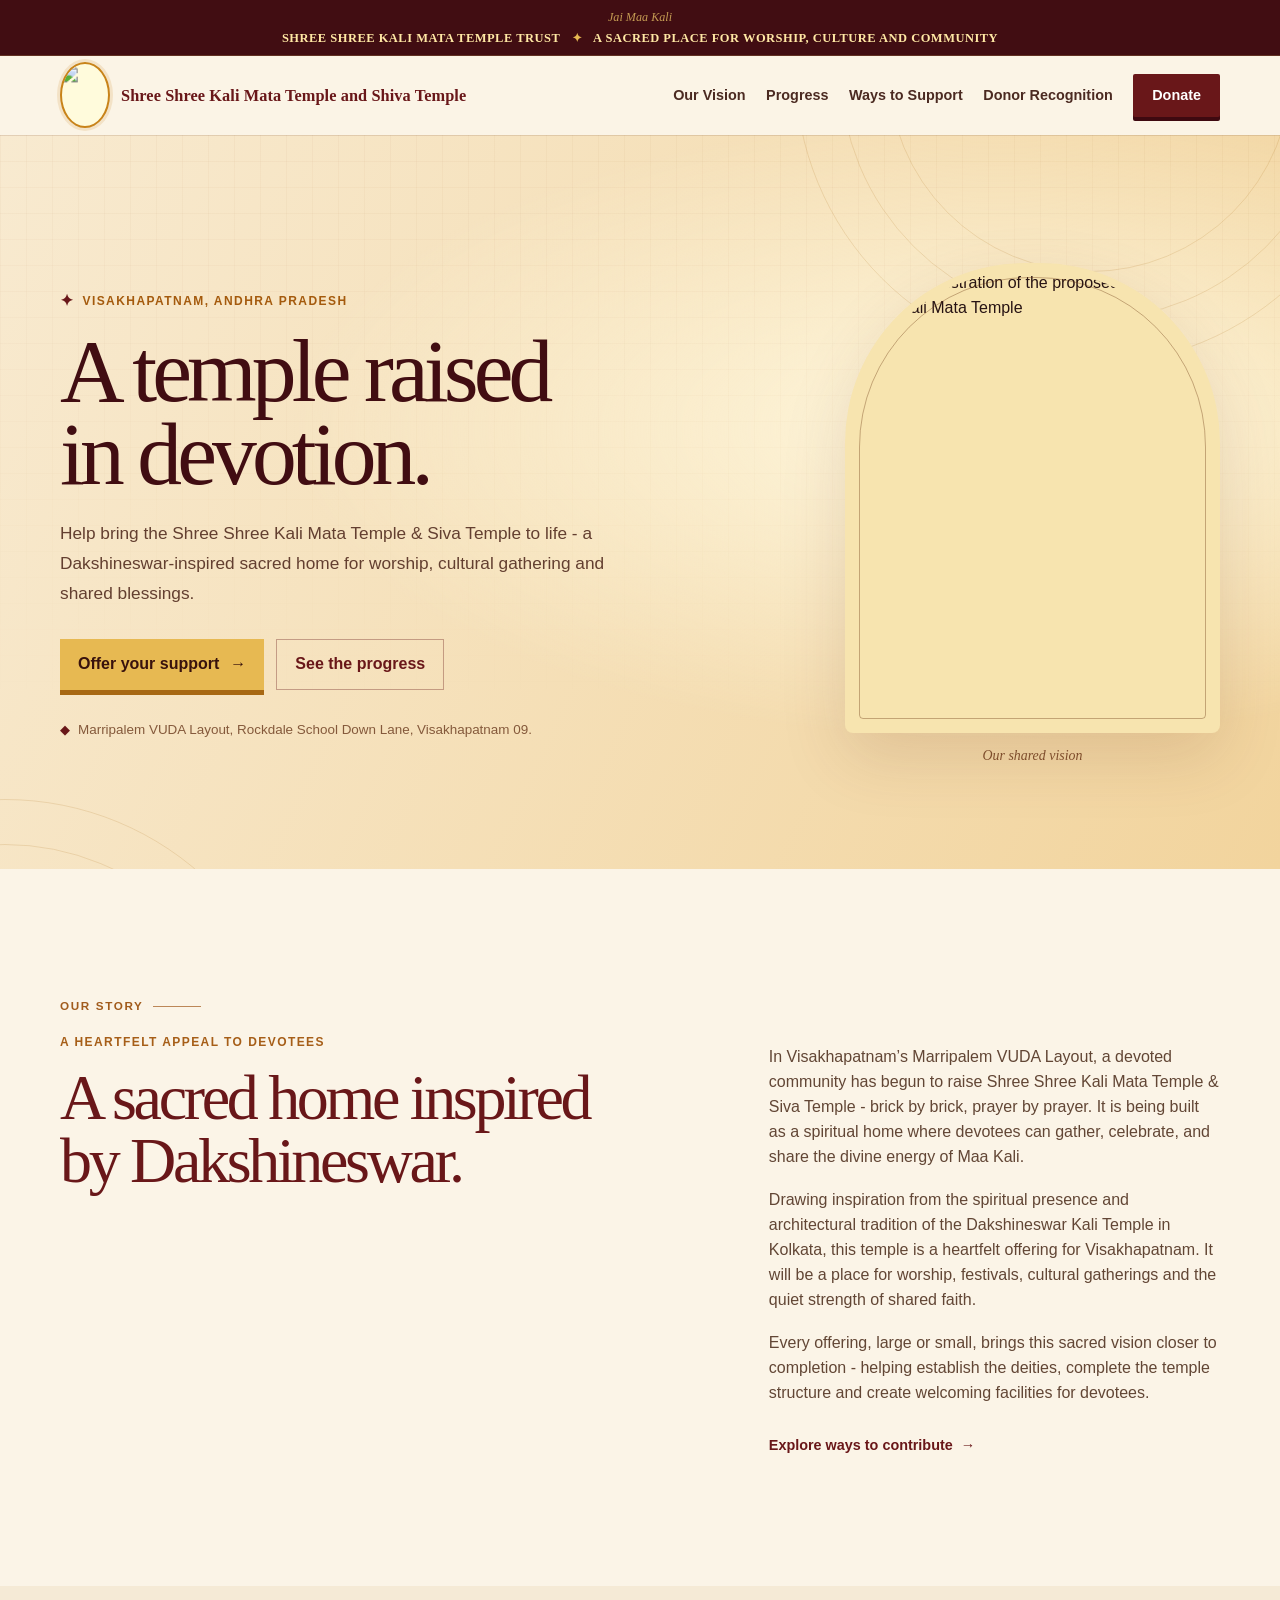
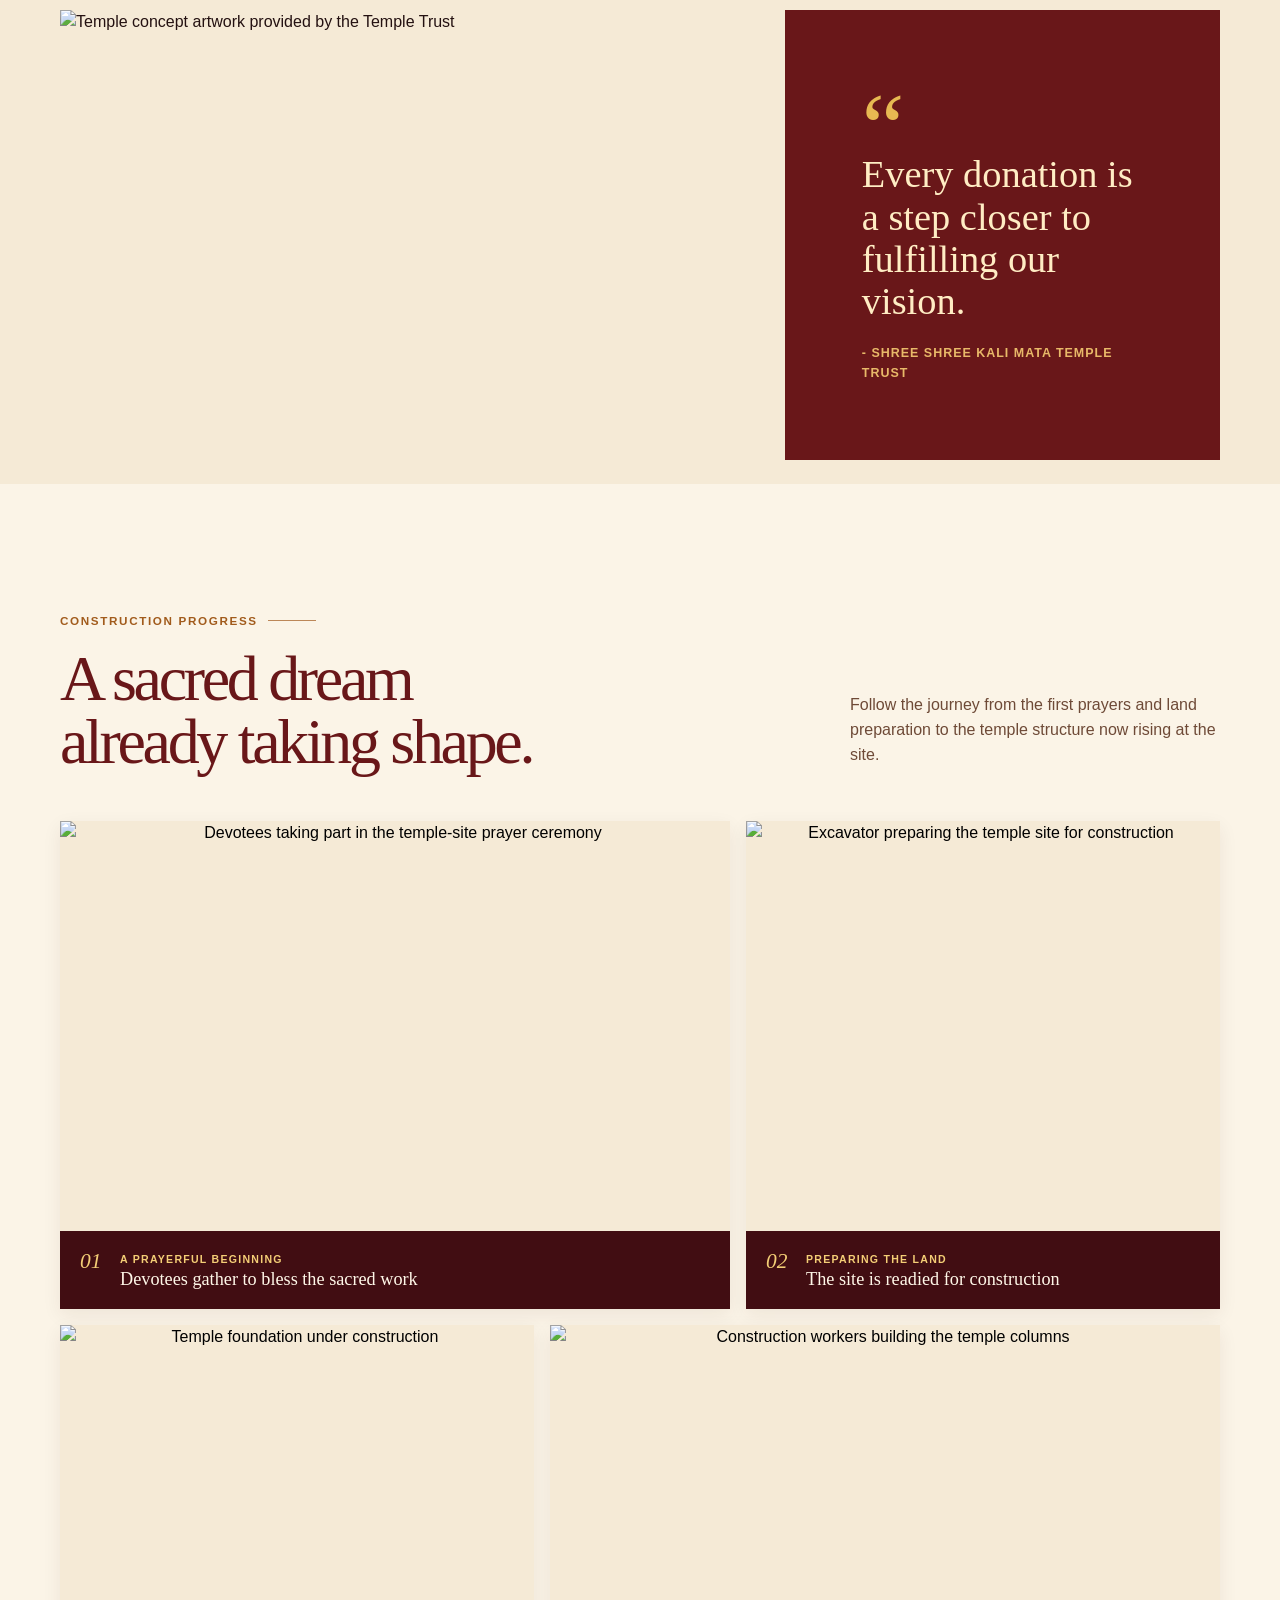
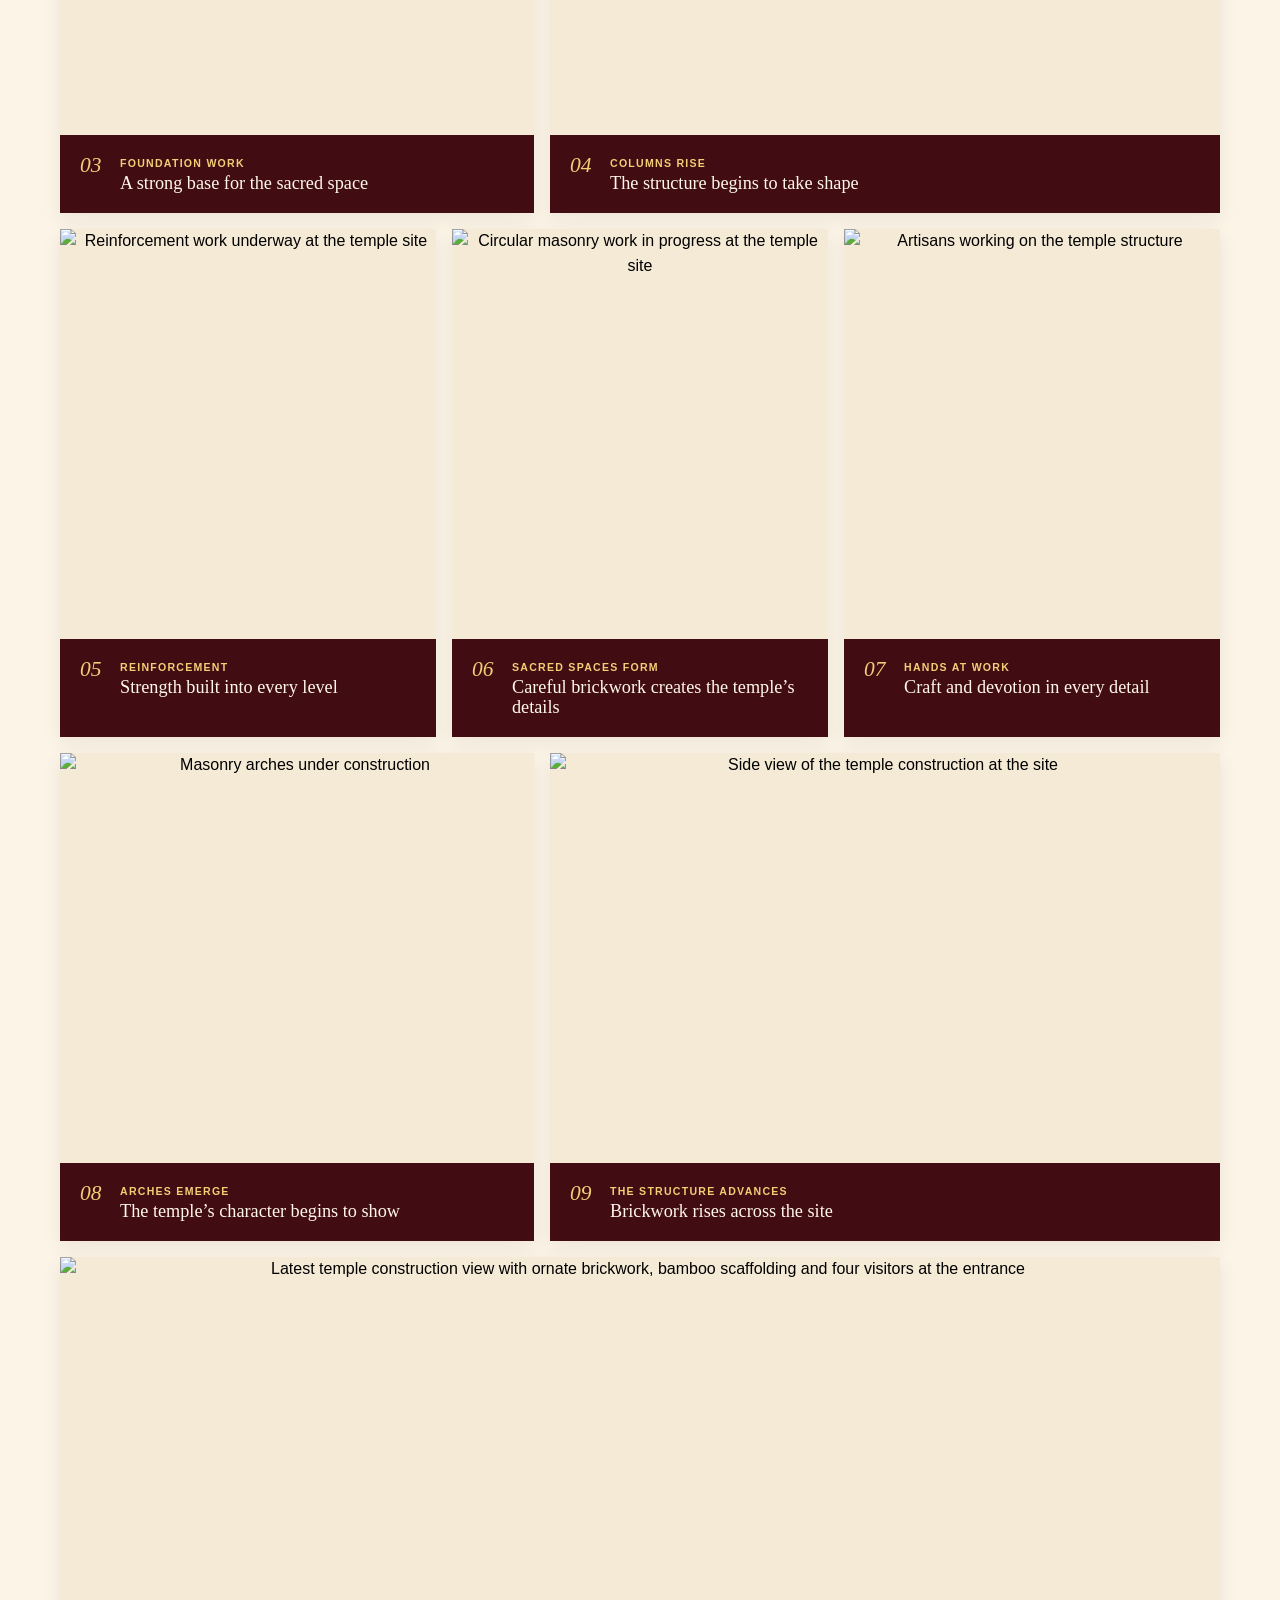
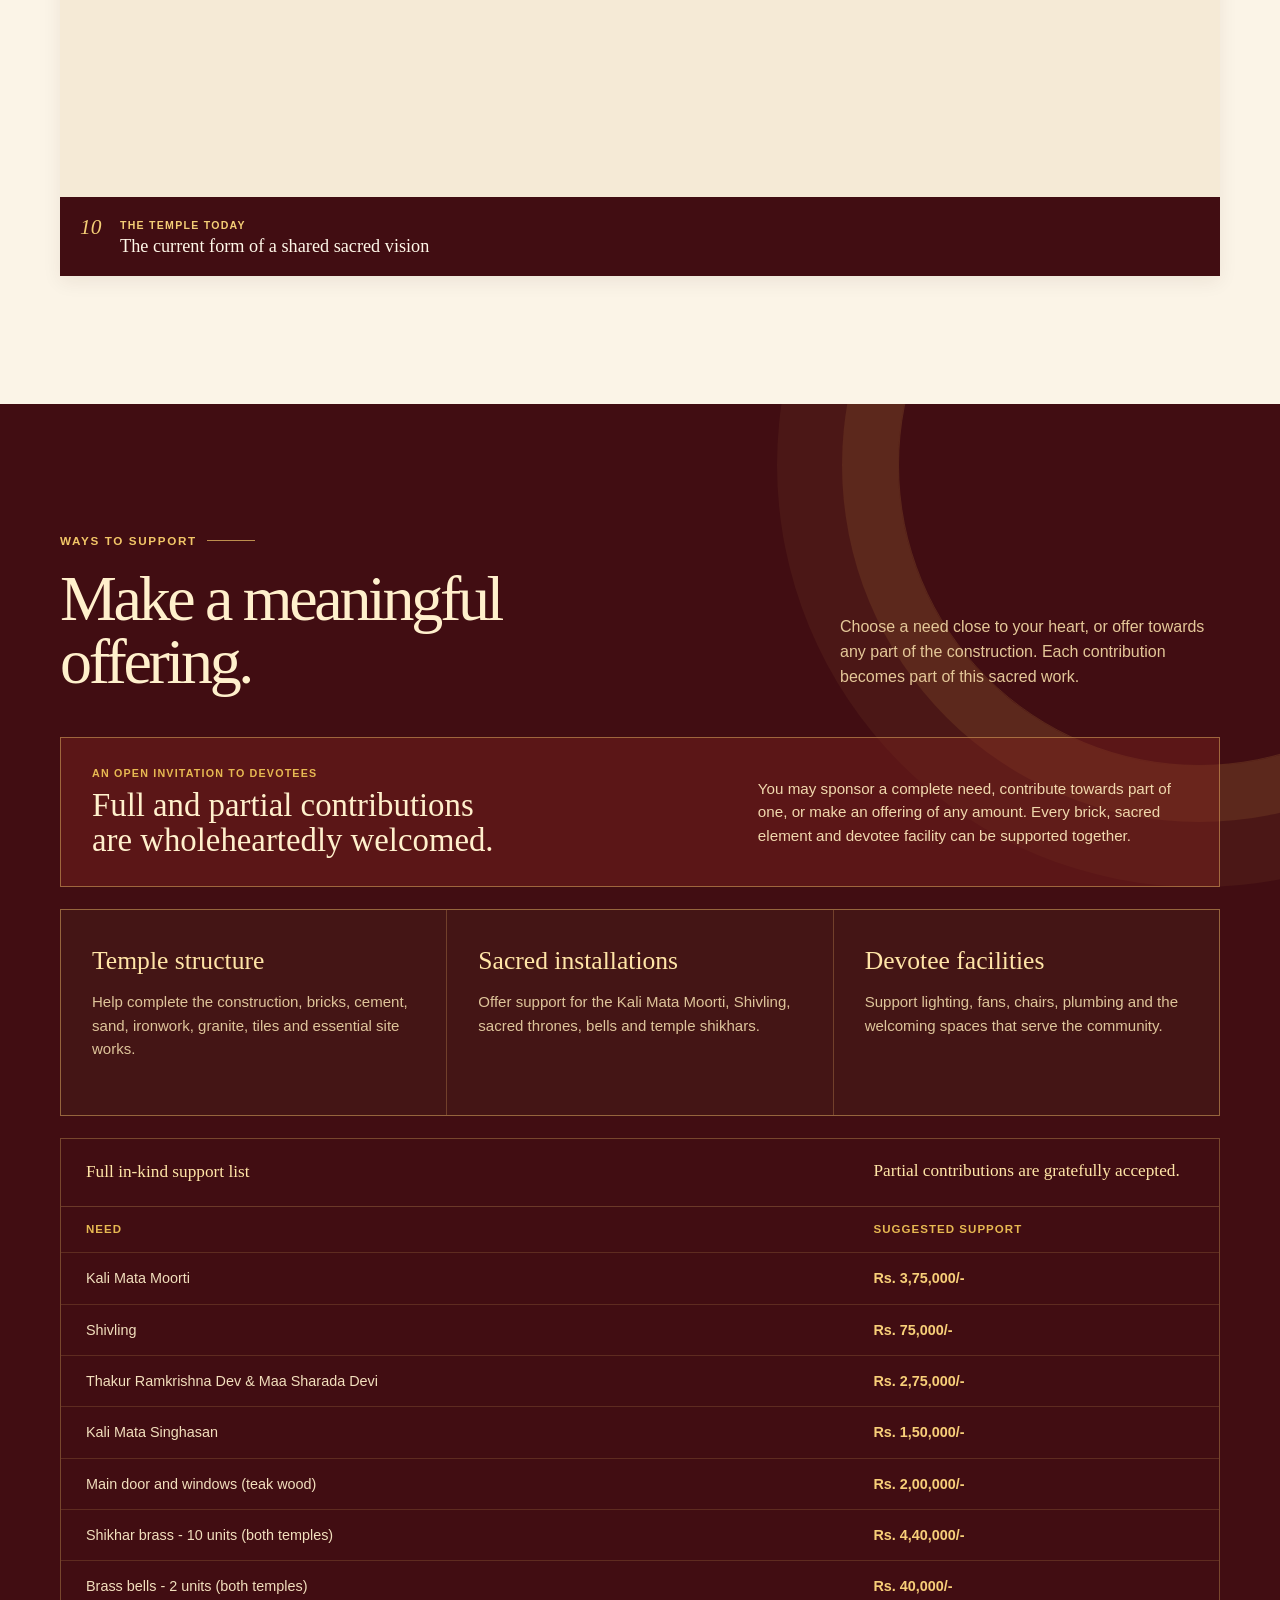
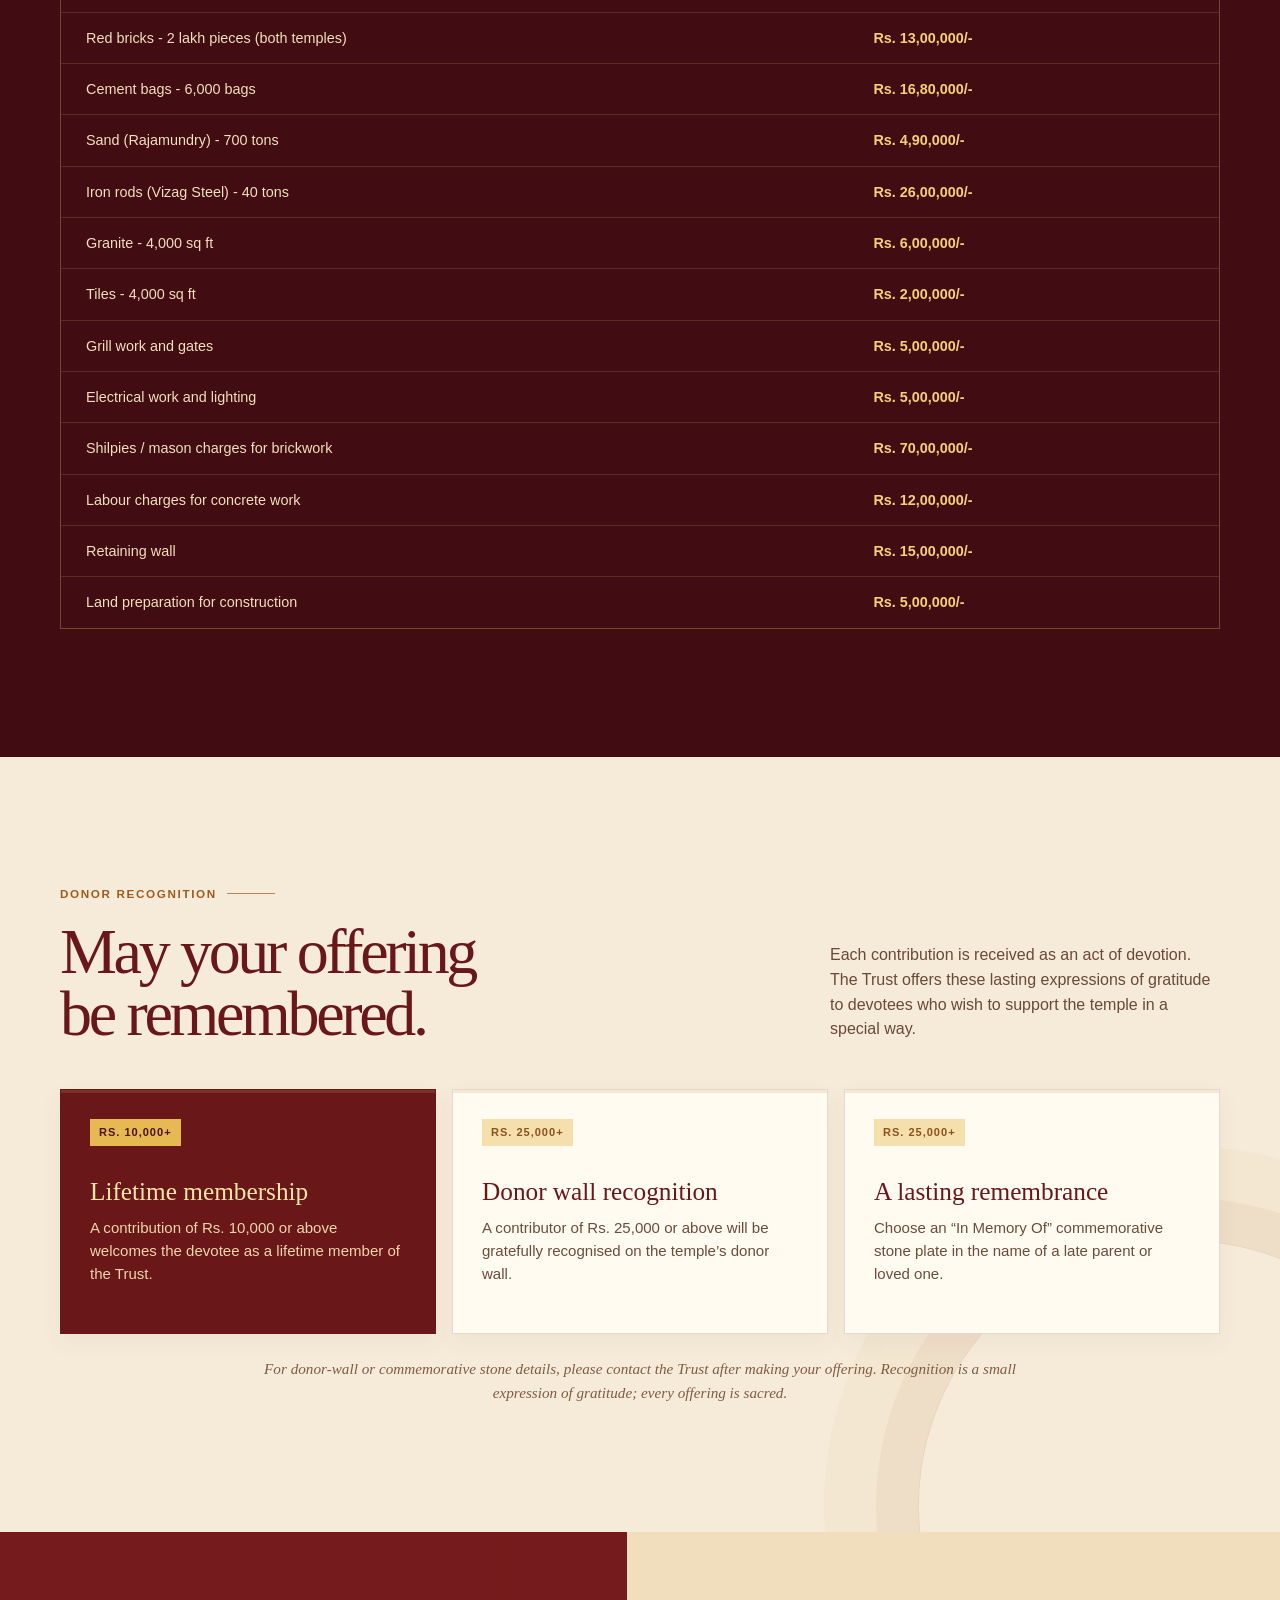
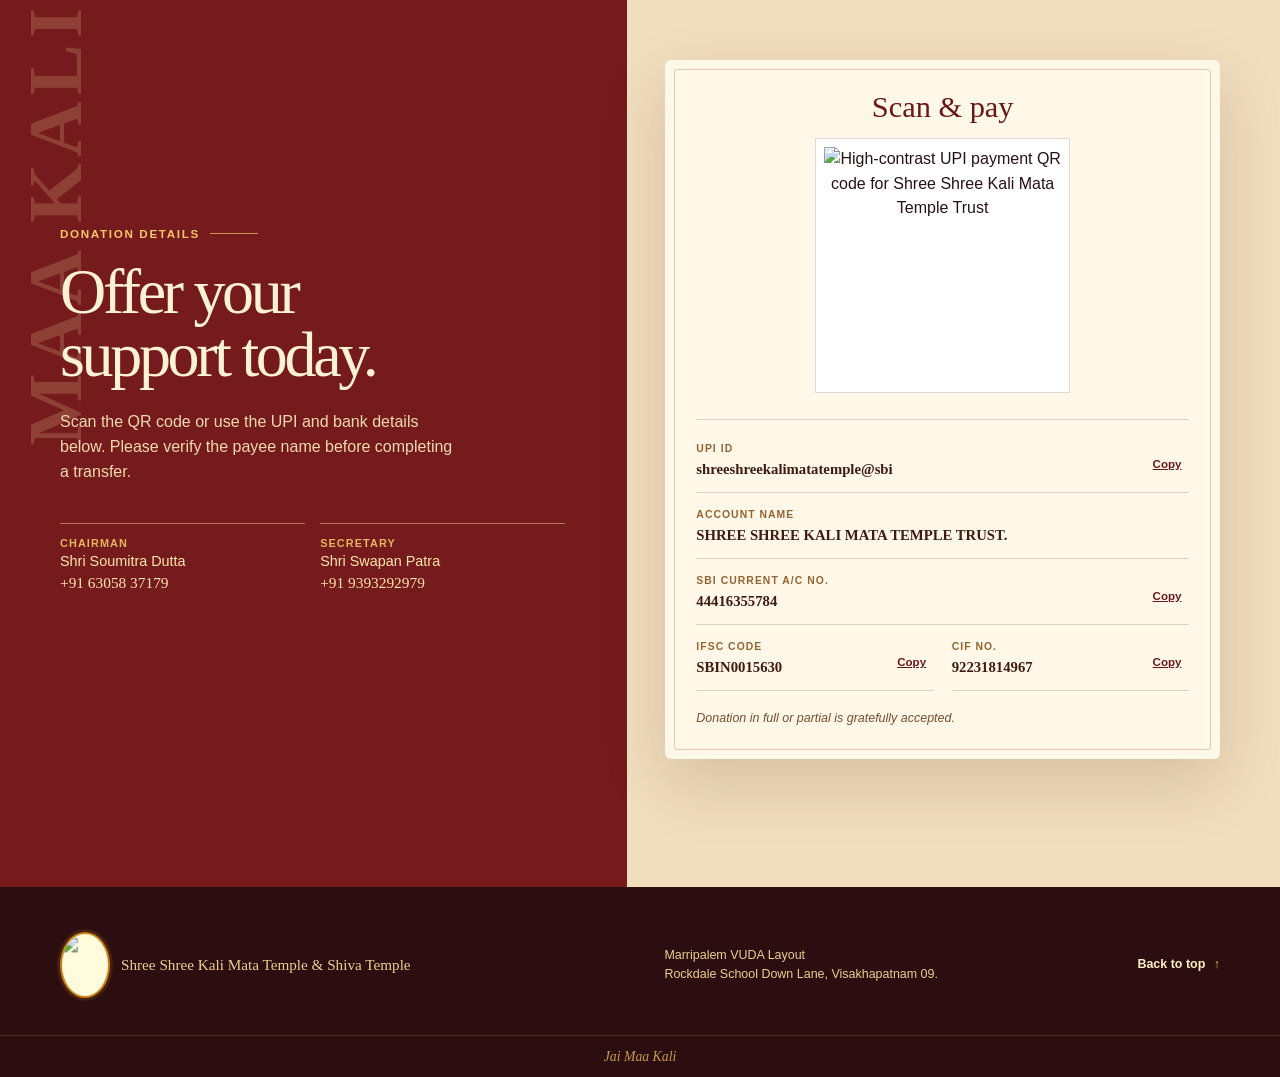
==== commit 861058b8: "Publish final temple website design" ====
--- a/index.html
+++ b/index.html
@@ -13,15 +13,15 @@
     <link rel="stylesheet" href="refinements.css" />
     <link rel="icon" href="assets/goddess-seal.webp" type="image/webp" />
   </head>
-  <body>
+  <body id="top">
     <a class="skip-link" href="#main">Skip to content</a>
 
-    <header class="site-header" id="top">
-      <div class="topline">Jai Maa Kali <span aria-hidden="true">&#10022;</span> A sacred place for worship, culture and community</div>
+    <header class="site-header">
+      <div class="topline"><p class="header-blessing">Jai Maa Kali</p>Shree Shree Kali Mata Temple Trust <span aria-hidden="true">&#10022;</span> A sacred place for worship, culture and community</div>
       <nav class="nav shell" aria-label="Primary navigation">
-        <a class="brand" href="#top" aria-label="Shree Shree Kali Mata Temple Trust home">
+        <a class="brand" href="#top" aria-label="Shree Shree Kali Mata Temple and Shiva Temple home">
           <span class="brand-mark"><img src="assets/goddess-seal.webp" alt="" /></span>
-          <span class="brand-copy"><strong>Shree Shree Kali Mata Temple Trust</strong></span>
+          <span class="brand-copy"><strong>Shree Shree Kali Mata Temple and Shiva Temple</strong></span>
         </a>
         <button class="menu-button" type="button" aria-expanded="false" aria-controls="nav-links">
           <span class="menu-icon" aria-hidden="true"></span><span class="sr-only">Open menu</span>
@@ -30,6 +30,7 @@
           <a href="#vision">Our Vision</a>
           <a href="#progress">Progress</a>
           <a href="#support">Ways to Support</a>
+          <a href="#recognition">Donor Recognition</a>
           <a class="nav-donate" href="#donate">Donate</a>
         </div>
       </nav>
@@ -114,7 +115,7 @@
           <figure class="gallery-item gallery-artisans"><img src="assets/progress-artisans.webp" alt="Artisans working on the temple structure" loading="lazy" /><figcaption><span class="gallery-step">07</span><span class="gallery-stage">Hands at work</span><strong>Craft and devotion in every detail</strong></figcaption></figure>
           <figure class="gallery-item gallery-arches"><img src="assets/progress-arches.webp" alt="Masonry arches under construction" loading="lazy" /><figcaption><span class="gallery-step">08</span><span class="gallery-stage">Arches emerge</span><strong>The temple’s character begins to show</strong></figcaption></figure>
           <figure class="gallery-item gallery-side"><img src="assets/progress-side.webp" alt="Side view of the temple construction at the site" loading="lazy" /><figcaption><span class="gallery-step">09</span><span class="gallery-stage">The structure advances</span><strong>Brickwork rises across the site</strong></figcaption></figure>
-          <figure class="gallery-item gallery-current"><img src="assets/progress-front.webp" alt="Current front view of the temple structure under construction" loading="lazy" /><figcaption><span class="gallery-step">10</span><span class="gallery-stage">The temple today</span><strong>The current form of a shared sacred vision</strong></figcaption></figure>
+          <figure class="gallery-item gallery-current"><img src="assets/progress-latest.jpeg" alt="Latest temple construction view with ornate brickwork, bamboo scaffolding and four visitors at the entrance" loading="lazy" /><figcaption><span class="gallery-step">10</span><span class="gallery-stage">The temple today</span><strong>The current form of a shared sacred vision</strong></figcaption></figure>
         </div>
       </section>
 
@@ -175,7 +176,7 @@
         <div class="shell">
           <div class="recognition-heading">
             <div>
-              <div class="section-label">With gratitude</div>
+              <div class="section-label">Donor recognition</div>
               <h2>May your offering<br />be remembered.</h2>
             </div>
             <p>Each contribution is received as an act of devotion. The Trust offers these lasting expressions of gratitude to devotees who wish to support the temple in a special way.</p>
@@ -190,7 +191,7 @@
       </section>
 
       <section class="donate section" id="donate">
-        <div class="donate-bg-text" aria-hidden="true">JAI MAA KALI</div>
+        <div class="donate-bg-text" aria-hidden="true">MAA KALI</div>
         <div class="shell donate-grid">
           <div class="donate-copy">
             <div class="section-label section-label-light">Donation details</div>
@@ -221,7 +222,7 @@
 
     <footer class="footer">
       <div class="shell footer-inner">
-        <div><img src="assets/goddess-seal.webp" alt="" /><p>Shree Shree Kali Mata Temple &amp; Siva Temple</p></div>
+        <div><span class="brand-mark"><img src="assets/goddess-seal.webp" alt="" /></span><p>Shree Shree Kali Mata Temple &amp; Shiva Temple</p></div>
         <p>Marripalem VUDA Layout<br />Rockdale School Down Lane, Visakhapatnam 09.</p>
         <a href="#top">Back to top <span aria-hidden="true">&#8593;</span></a>
       </div>
--- a/refinements.css
+++ b/refinements.css
@@ -2,9 +2,13 @@
 h1, h2, h3 { text-wrap: balance; }
 .site-header { backdrop-filter: blur(16px); }
 .brand-mark, .menu-button { flex-shrink: 0; }
-.brand-mark { width: 44px; height: 58px; border-radius: 50%; background: #fffbdc; padding: 3px; }
-.brand-mark img { width: 100%; height: 100%; max-width: 100%; object-fit: contain; object-position: center; border-radius: 50%; }
-.footer img { width: 44px; height: 58px; padding: 3px; object-fit: contain; object-position: center; background: #fffbdc; border: 1px solid #c88319; border-radius: 50%; }
+.brand-mark { width: 50px; height: 66px; border-radius: 50%; background: #fffbdc; padding: 0; }
+.brand-mark img { width: 100%; height: 100%; max-width: 100%; object-fit: cover; object-position: center; transform: translate(-3%, 4%) scale(1.16); border-radius: 50%; }
+.brand-copy { min-width: 0; }
+.brand-copy strong { white-space: normal; }
+.header-blessing { margin: 0 0 3px; color: #c49b53; font-family: Georgia, "Times New Roman", serif; font-size: .76rem; font-style: italic; font-weight: 400; letter-spacing: normal; text-transform: none; text-align: center; }
+.nav-links { gap: clamp(12px, 1.6vw, 26px); flex-shrink: 0; }
+.nav-links > a { white-space: nowrap; }
 .hero { background: radial-gradient(ellipse at 78% 40%, #fff8df 0%, transparent 50%), linear-gradient(115deg, #f8ead0, #f2d49d); }
 .art-frame { border-radius: 180px 180px 8px 8px; overflow: hidden; box-shadow: 0 24px 65px #6d361a26; }
 .art-frame::before { border-radius: 170px 170px 4px 4px; }
@@ -52,14 +56,86 @@
   .photo-dialog { padding: 12px; }
 }
 
-/* Preserve the complete portrait photos, including the paired column views. */
-.gallery-columns, .gallery-side, .gallery-current { height: auto; min-height: 0; background: #f5ead6; }
-.gallery-columns .photo-open, .gallery-side .photo-open, .gallery-current .photo-open { position: relative; display: block; height: auto; }
-.gallery-columns img, .gallery-side img, .gallery-current img { width: 100%; height: auto; min-height: 0; max-height: 680px; object-fit: contain; }
-.gallery-columns::after, .gallery-side::after, .gallery-current::after { display: none; }
-.gallery-columns figcaption, .gallery-side figcaption, .gallery-current figcaption { position: relative; inset: auto; padding: 20px; color: #fff7e8; background: #410d12; }
-.gallery-columns:hover img, .gallery-side:hover img, .gallery-current:hover img { transform: none; }
+/* Varied editorial rows with matching heights to avoid empty spaces. */
+.gallery { grid-template-columns: repeat(12, minmax(0, 1fr)); align-items: stretch; }
+.gallery .gallery-item { grid-column: span 4; display: flex; flex-direction: column; height: auto; min-height: 0; background: #410d12; }
+.gallery .gallery-prayer, .gallery .gallery-columns, .gallery .gallery-side { grid-column: span 7; }
+.gallery .gallery-land, .gallery .gallery-foundation, .gallery .gallery-arches { grid-column: span 5; }
+.gallery .gallery-current { grid-column: 1 / -1; }
+.gallery .photo-open { position: relative; inset: auto; display: block; height: clamp(280px, 32vw, 440px); flex: none; overflow: hidden; background: #f5ead6; }
+.gallery .gallery-item img { width: 100%; height: 100%; min-height: 0; max-height: none; }
+.gallery .gallery-current .photo-open { height: clamp(320px, 45vw, 540px); }
+/* Crop only the previews; the photo viewer retains each complete original. */
+.gallery .gallery-columns img, .gallery .gallery-side img, .gallery .gallery-current img { object-fit: cover; padding: 0; }
+.gallery .gallery-columns img { object-position: center top; }
+.gallery .gallery-side img { object-position: center 20%; }
+.gallery .gallery-current img { object-position: center 15%; }
+.donate-bg-text { top: 70px; left: 12px; transform: rotate(180deg); transform-origin: center; writing-mode: vertical-rl; text-orientation: mixed; font-size: clamp(3rem, 6vw, 6rem); line-height: 1.15; letter-spacing: .08em; color: rgba(255, 228, 164, .19); pointer-events: none; }
+.gallery .gallery-item::after { display: none; }
+.gallery .gallery-item figcaption { position: relative; inset: auto; padding: 20px; color: #fff7e8; background: #410d12; }
+.gallery .photo-open:hover img, .gallery .photo-open:focus-visible img { transform: scale(1.045); }
+.topline { white-space: normal; text-align: center; line-height: 1.5; font-size: clamp(.6rem, 1vw, .78rem); letter-spacing: .04em; }
+@media (max-width: 600px) {
+  .gallery { grid-template-columns: minmax(0, 1fr); }
+  .gallery .gallery-item { grid-column: auto; }
+  .gallery .photo-open { height: clamp(280px, 85vw, 420px); }
+  .gallery .gallery-current .photo-open { height: clamp(300px, 85vw, 400px); }
+  .topline { font-size: .6rem; letter-spacing: .025em; }
+}
+@media (prefers-reduced-motion: reduce) {
+  .gallery .gallery-item img { transition: none; }
+  .gallery .photo-open:hover img, .gallery .photo-open:focus-visible img { transform: none; }
+}
 @media (max-width: 820px) {
-  .brand-mark { width: 36px; height: 48px; }
+  .brand-mark { width: 42px; height: 56px; }
   .brand-mark img { width: 100%; height: 100%; }
 }
+
+/* Devotional ornament stays outside document flow: no layout or text shifts. */
+.hero::after {
+  content: ""; position: absolute; width: clamp(180px, 25vw, 340px);
+  aspect-ratio: 290 / 380; left: 30%; bottom: 24px;
+  background: url("assets/goddess-seal.webp") center / contain no-repeat;
+  opacity: .055; filter: sepia(1); border-radius: 50%;
+  mask-image: radial-gradient(ellipse, #000 40%, transparent 70%);
+  pointer-events: none;
+}
+.recognition::before, .support::after {
+  content: ""; position: absolute; width: min(390px, 45vw); height: 460px;
+  background: url("assets/temple-arches.svg") center / contain no-repeat;
+  pointer-events: none;
+}
+.recognition::before { right: 3%; top: 8px; opacity: .17; }
+.support::after { left: 1%; top: 22px; opacity: .16; }
+.recognition-card { box-shadow: 0 8px 24px #5527130c, inset 0 3px 0 #c49b5333; }
+.gallery .gallery-item { box-shadow: 0 6px 18px #36160812; }
+.topline { box-shadow: inset 0 -1px 0 #c49b5340; }
+/* Repeat the supplied imagery as quiet, non-interactive background watermarks. */
+.introduction { position: relative; isolation: isolate; }
+.introduction::before {
+  content: ""; position: absolute; z-index: -1; right: 0; bottom: 12px;
+  width: min(360px, 65%); aspect-ratio: 290 / 380;
+  background: url("assets/goddess-seal.webp") center / contain no-repeat;
+  opacity: .045; filter: sepia(1);
+  mask-image: radial-gradient(ellipse, #000 35%, transparent 70%);
+  pointer-events: none;
+}
+.donate::after {
+  content: ""; position: absolute; right: 1%; bottom: 20px;
+  width: min(480px, 48%); height: 520px;
+  background: url("assets/temple-arches.svg") center / contain no-repeat;
+  opacity: .18; pointer-events: none;
+}
+.progress { position: relative; isolation: isolate; }
+.progress::before {
+  content: ""; position: absolute; z-index: -1; right: 0; top: 12px;
+  width: min(340px, 55%); height: 300px;
+  background: url("assets/hero-temple.webp") center / contain no-repeat;
+  opacity: .065; filter: sepia(1);
+  mask-image: radial-gradient(ellipse, #000 25%, transparent 72%);
+  pointer-events: none;
+}
+@media (max-width: 600px) {
+  .hero::after { left: auto; right: 5%; opacity: .04; }
+  .recognition::before, .support::after { opacity: .1; width: 230px; }
+}
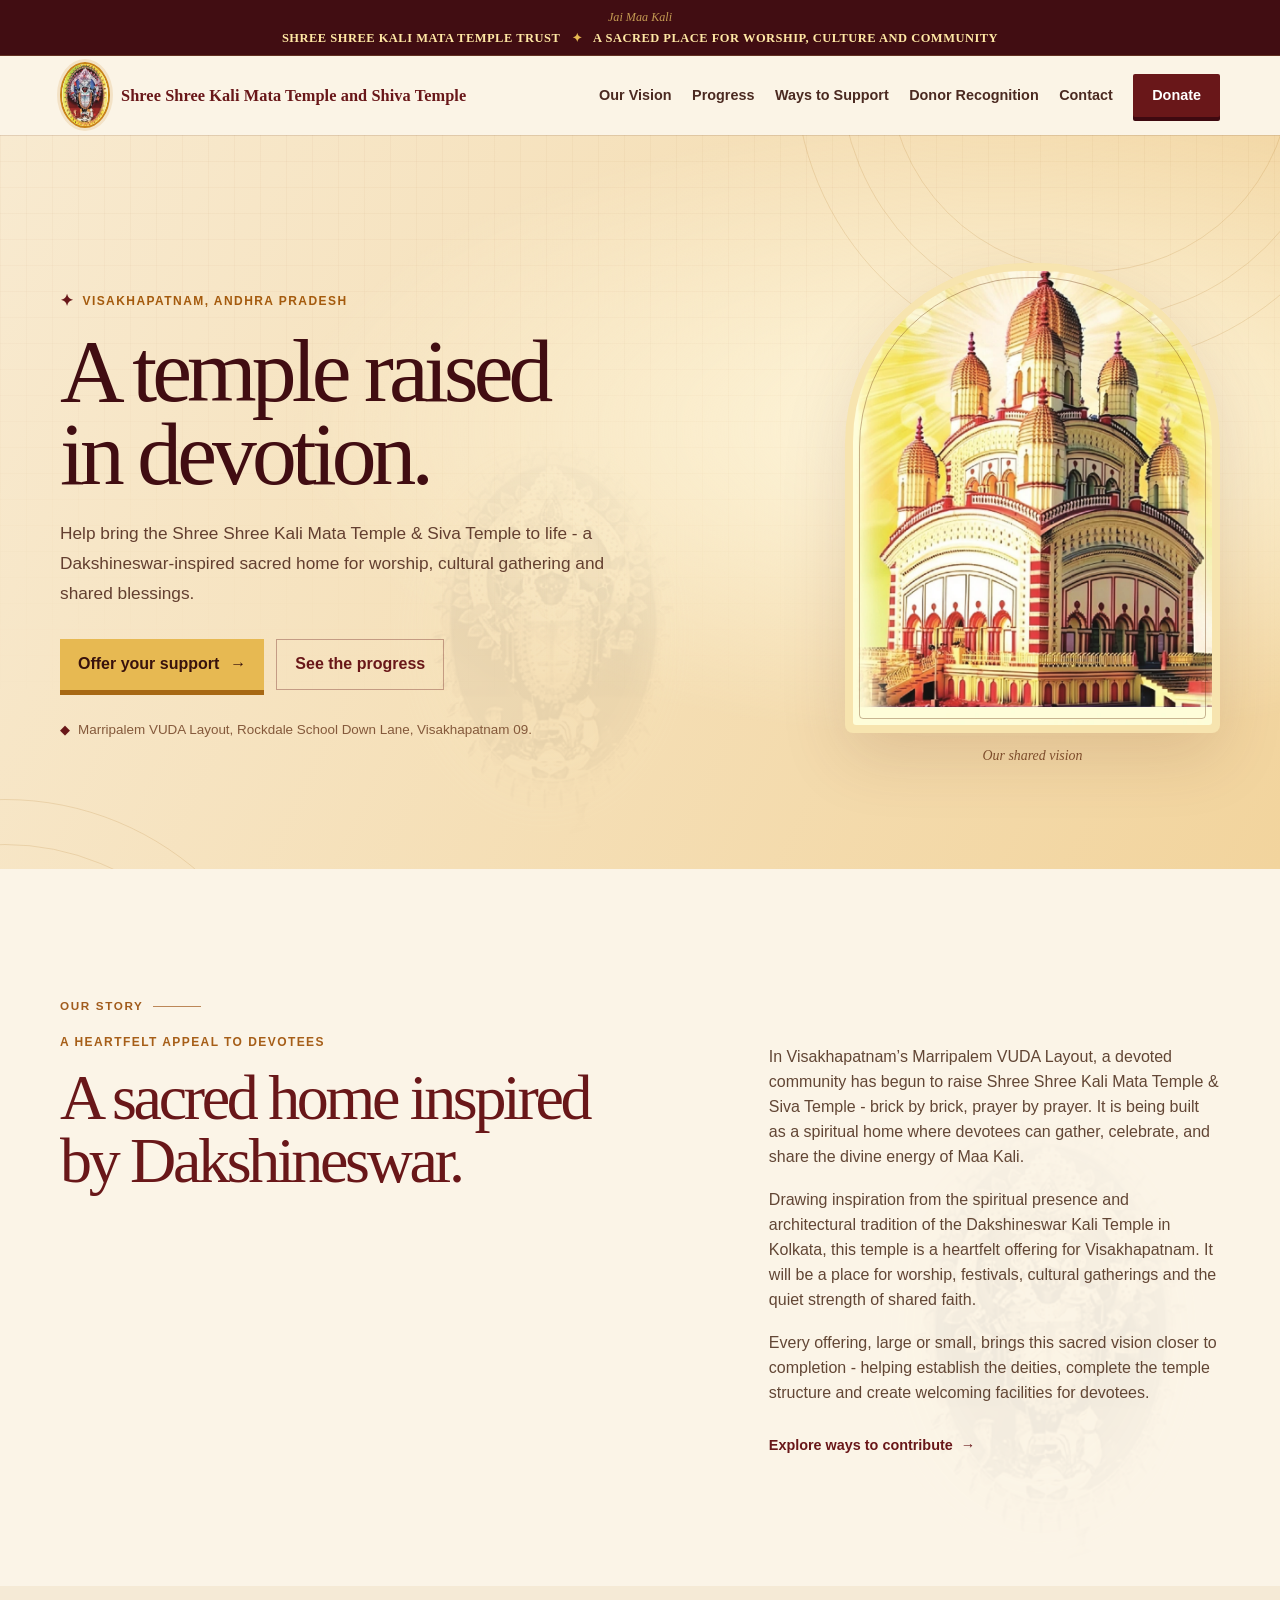
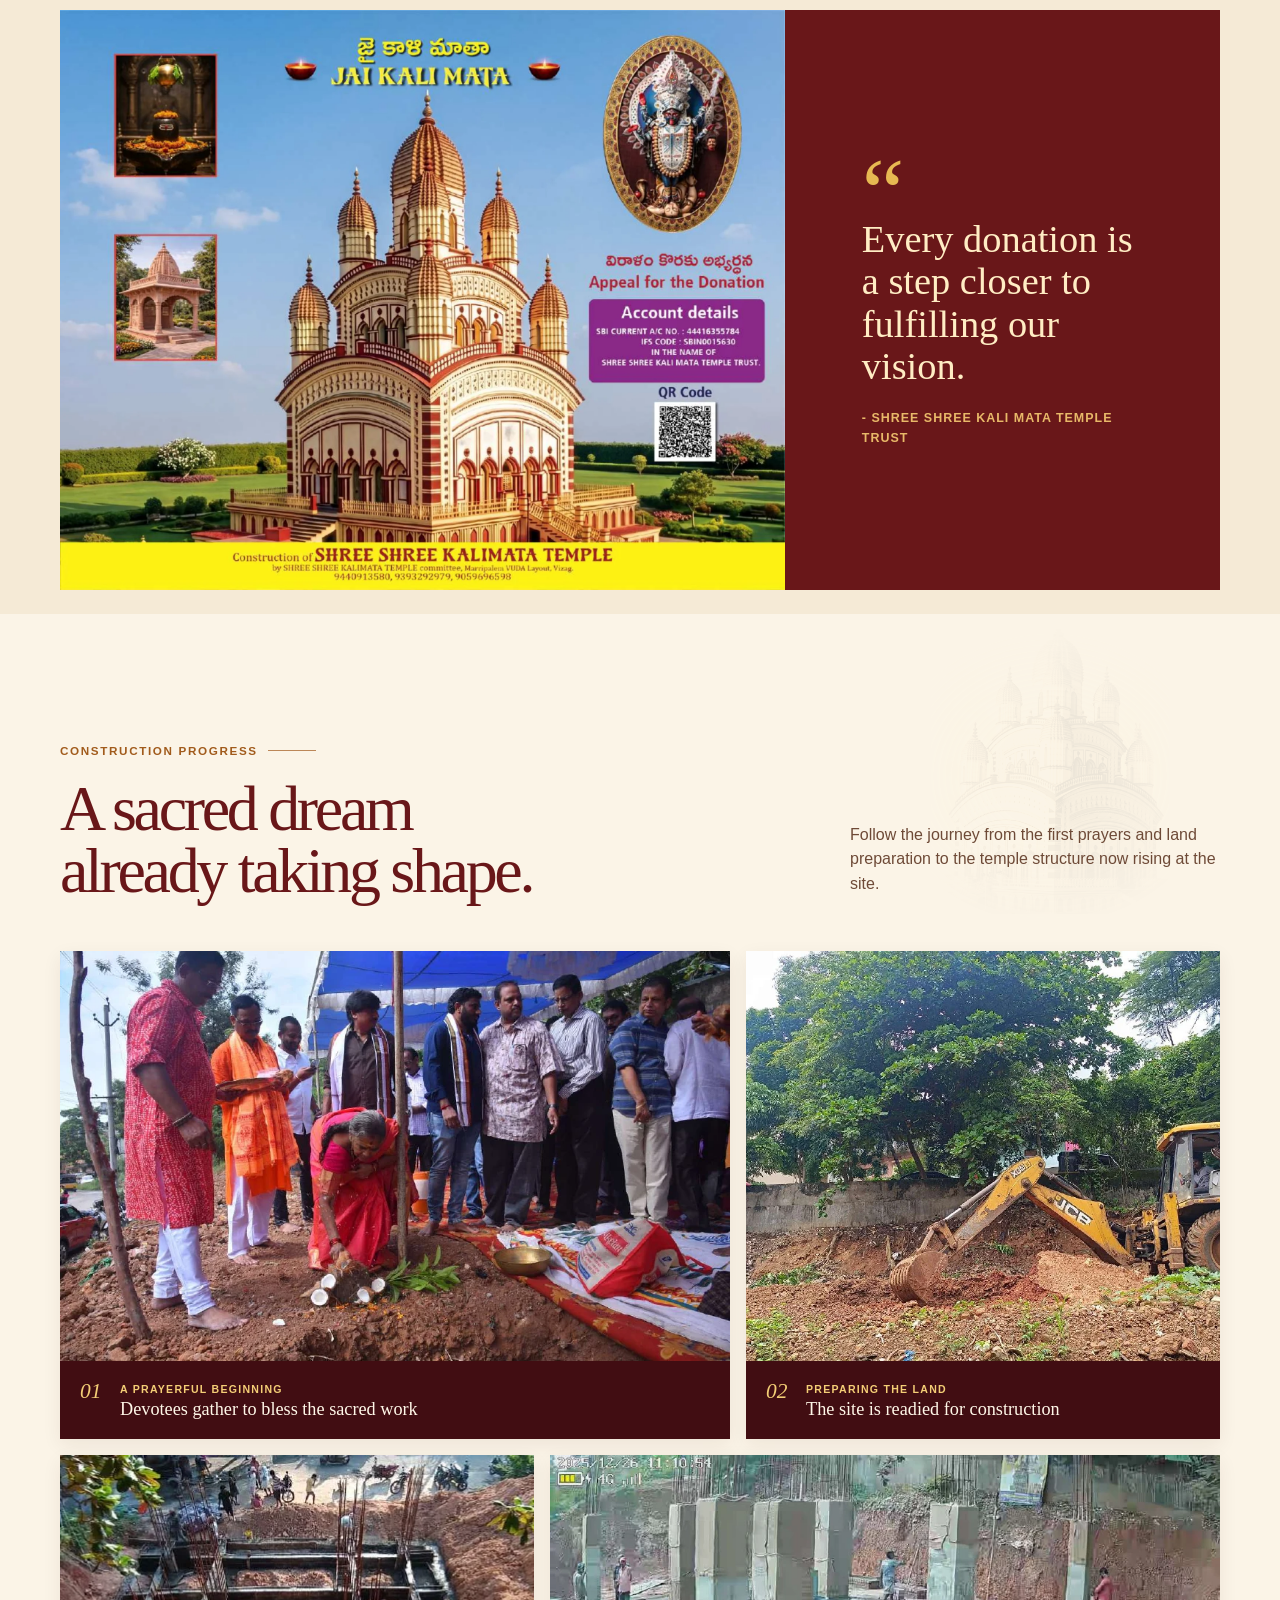
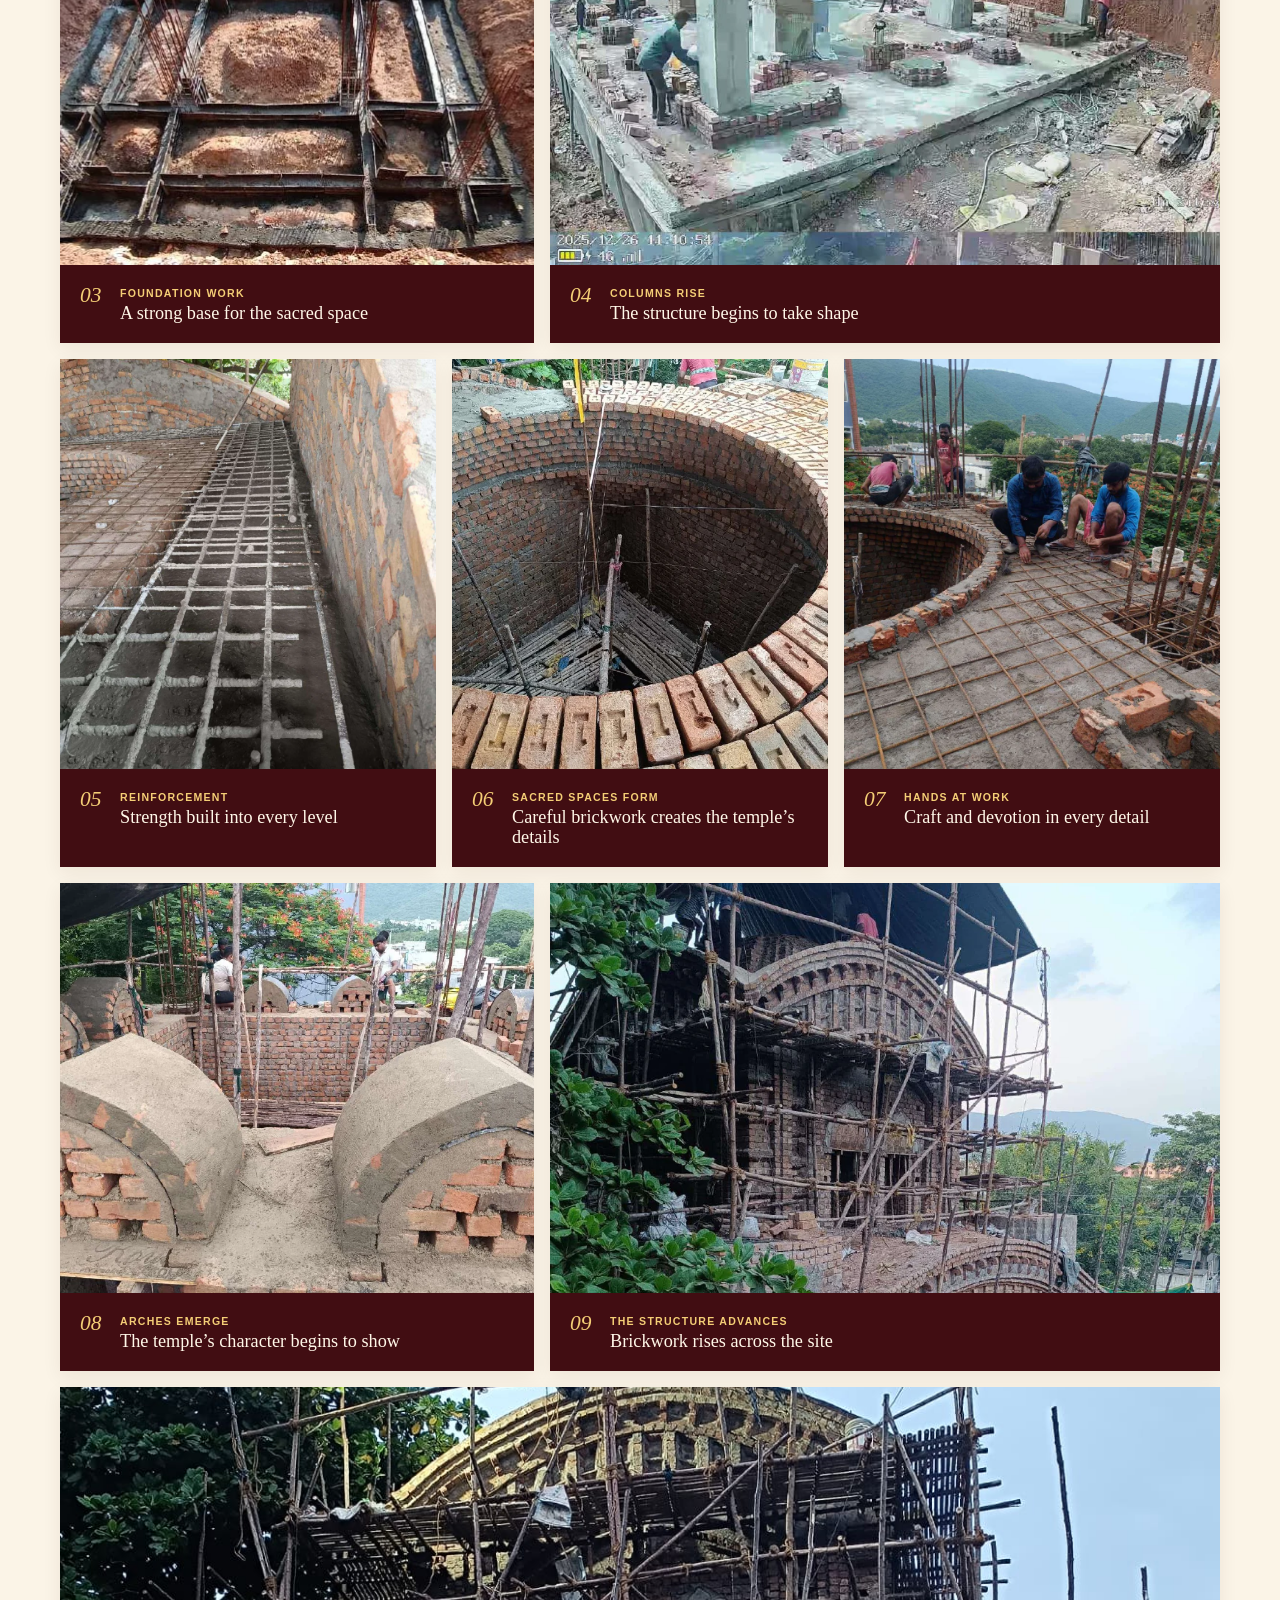
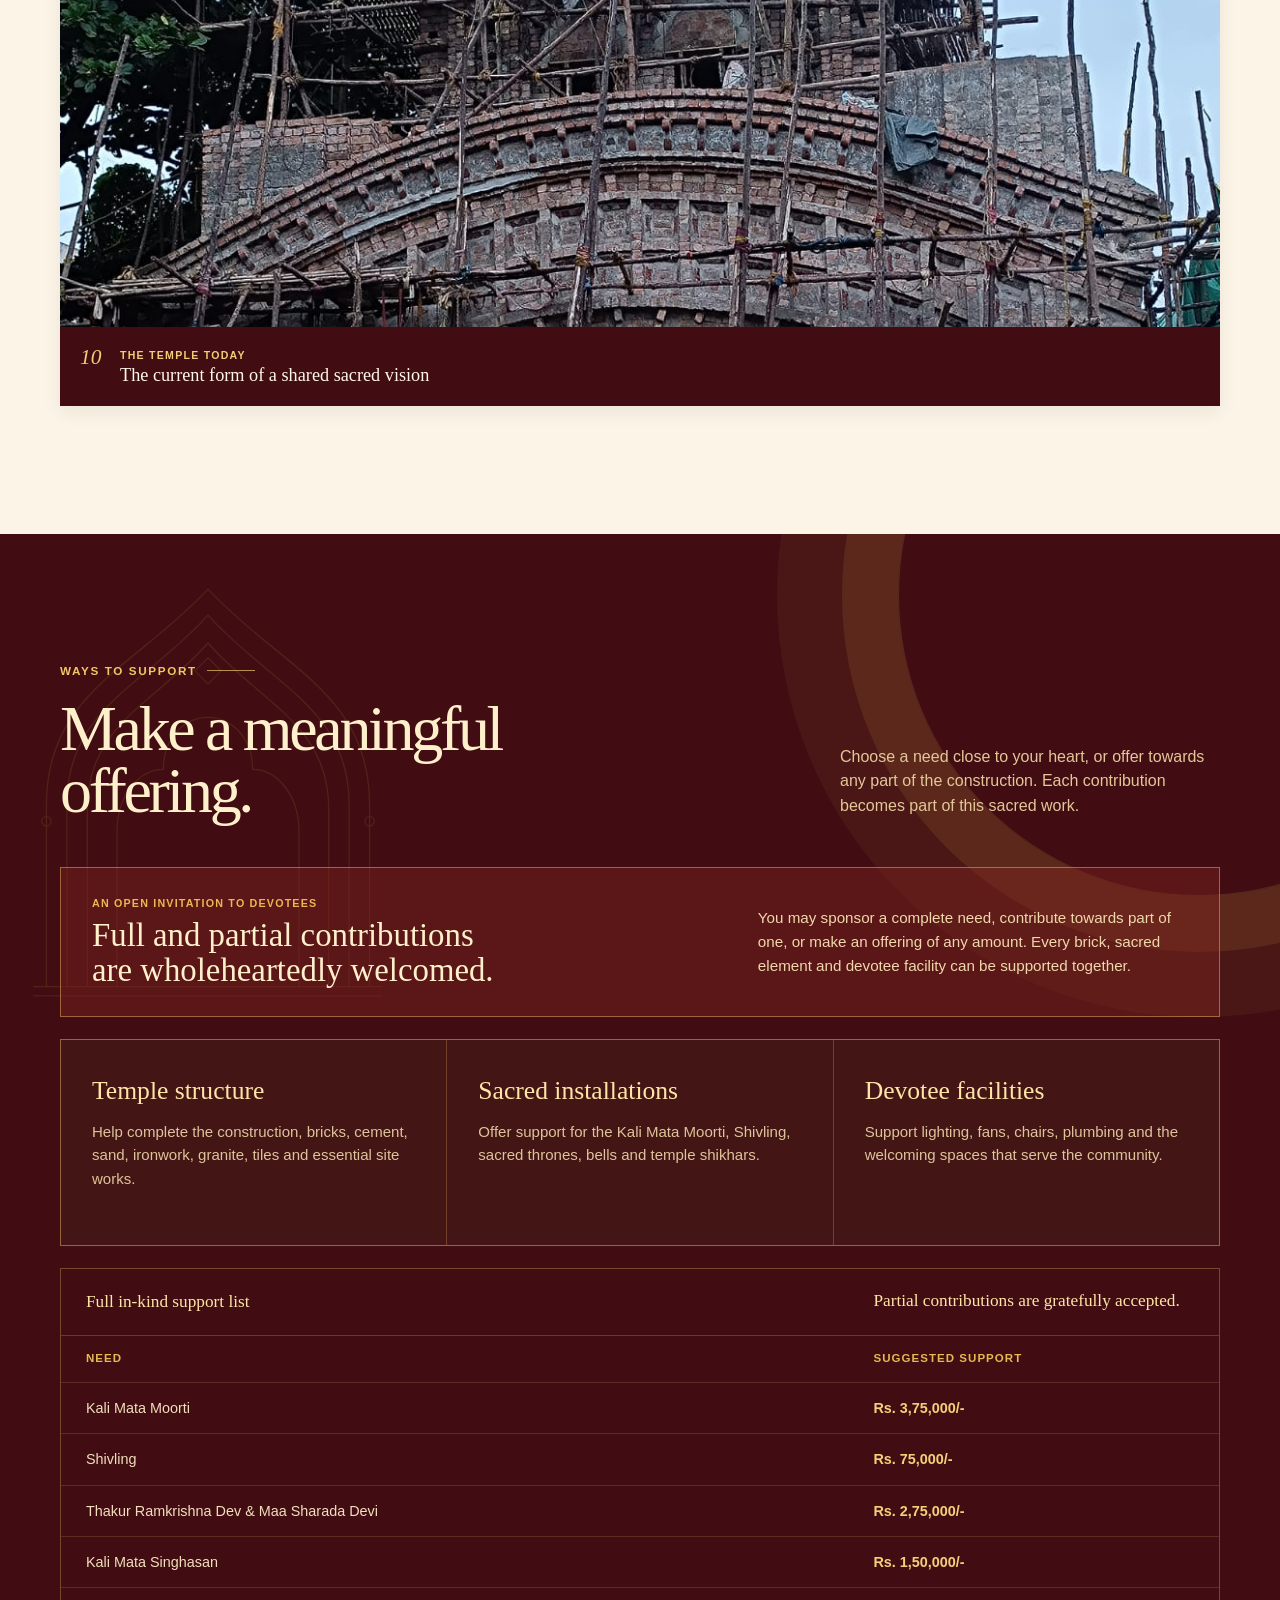
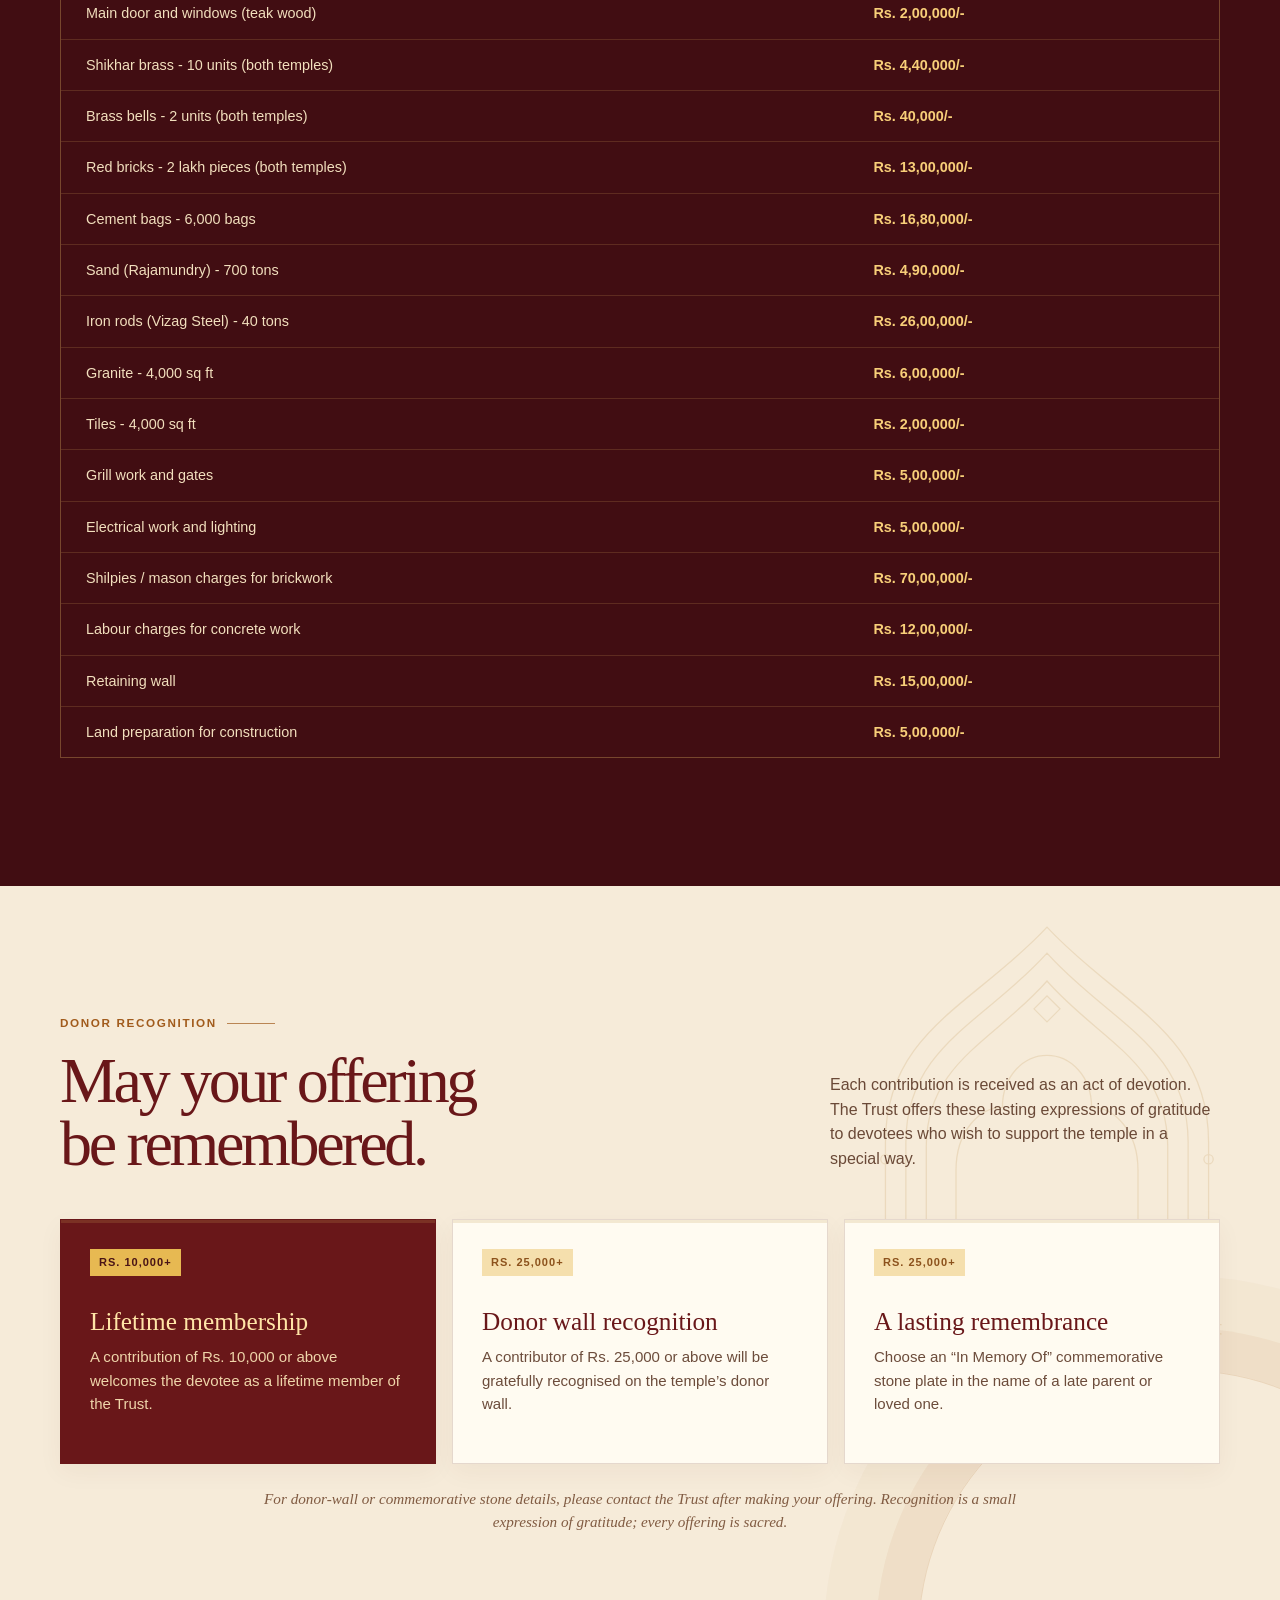
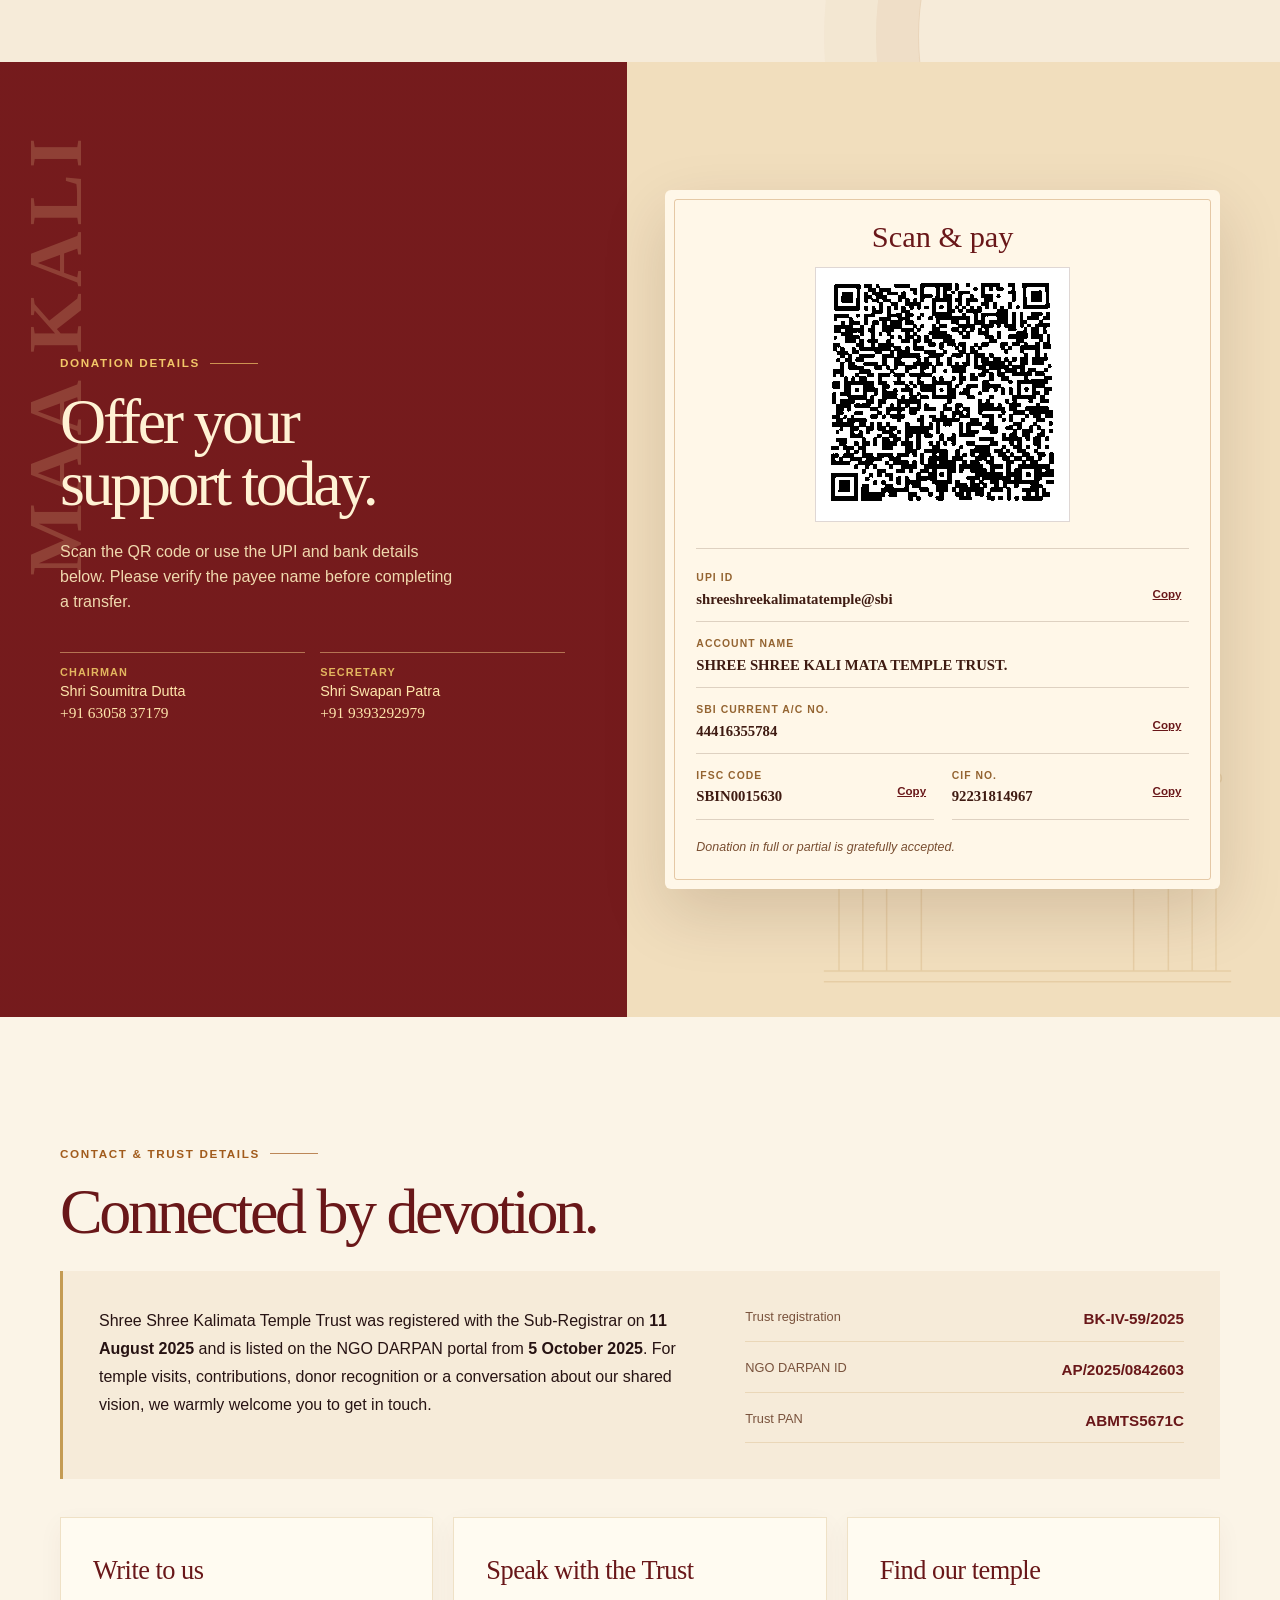
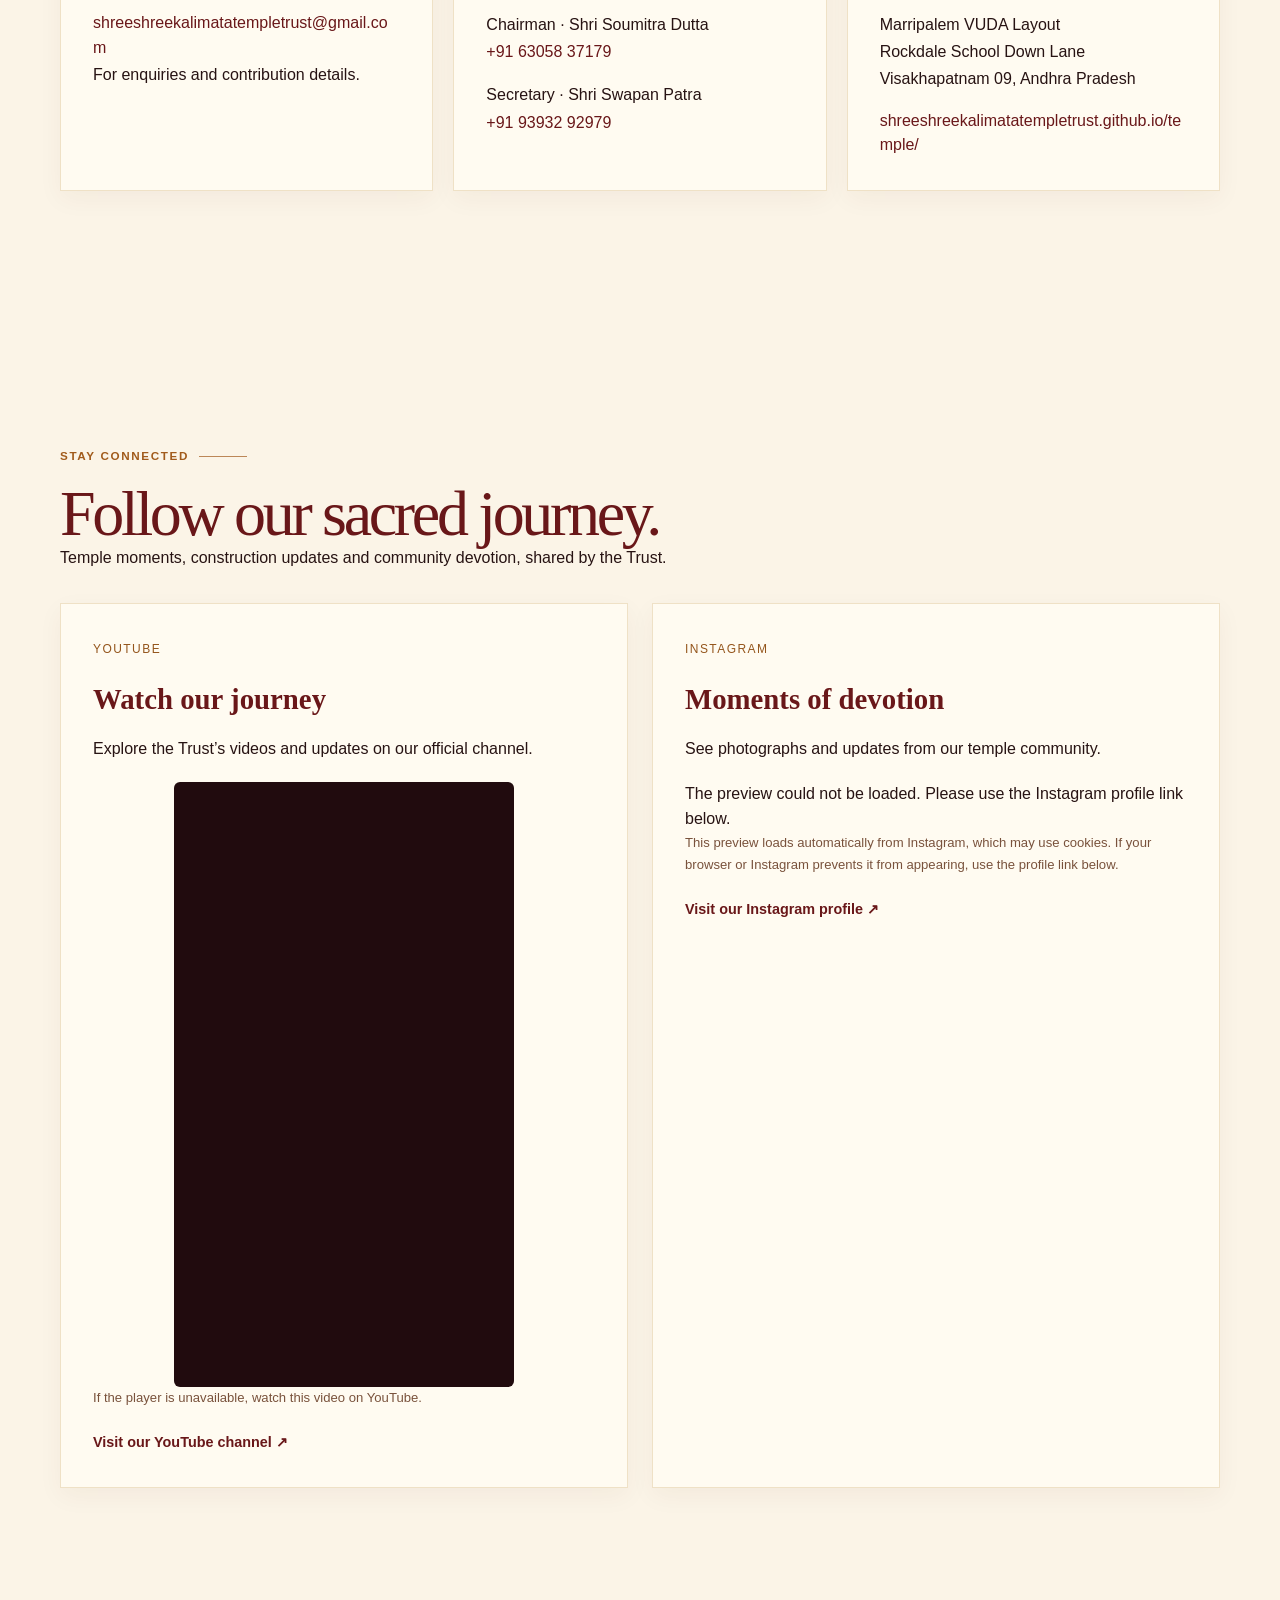
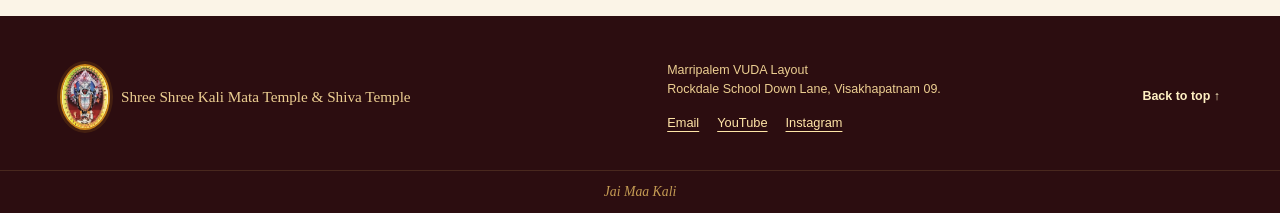
==== commit 205b93a9: "Add Trust contact details and working social previews" ====
--- a/index.html
+++ b/index.html
@@ -8,7 +8,9 @@
       content="Support the construction of Shree Shree Kali Mata Temple & Siva Temple in Marripalem VUDA Layout, Visakhapatnam."
     />
     <meta name="theme-color" content="#641416" />
+    <meta name="referrer" content="strict-origin-when-cross-origin" />
     <title>Shree Shree Kali Mata Temple & Siva Temple</title>
+    <link rel="canonical" href="https://shreeshreekalimatatempletrust.github.io/temple/" />
     <link rel="stylesheet" href="styles.css" />
     <link rel="stylesheet" href="refinements.css" />
     <link rel="icon" href="assets/goddess-seal.webp" type="image/webp" />
@@ -31,6 +33,7 @@
           <a href="#progress">Progress</a>
           <a href="#support">Ways to Support</a>
           <a href="#recognition">Donor Recognition</a>
+          <a href="#contact">Contact</a>
           <a class="nav-donate" href="#donate">Donate</a>
         </div>
       </nav>
@@ -218,18 +221,53 @@
           </div>
         </div>
       </section>
+    <section class="contact-intro section shell" id="contact">
+      <div class="section-label">Contact &amp; Trust details</div>
+      <h2>Connected by devotion.</h2>
+      <div class="trust-summary trust-introduction" id="registration" aria-label="About our Trust">
+        <div>
+          <p>Shree Shree Kalimata Temple Trust was registered with the Sub-Registrar on <strong>11 August 2025</strong> and is listed on the NGO DARPAN portal from <strong>5 October 2025</strong>. For temple visits, contributions, donor recognition or a conversation about our shared vision, we warmly welcome you to get in touch.</p>
+        </div>
+        <ul class="trust-identifiers" aria-label="Trust registration identifiers">
+          <li><span>Trust registration</span><strong>BK-IV-59/2025</strong></li>
+          <li><span>NGO DARPAN ID</span><strong>AP/2025/0842603</strong></li>
+          <li><span>Trust PAN</span><strong>ABMTS5671C</strong></li>
+        </ul>
+      </div>
+      <div class="contact-grid">
+        <article class="contact-card"><h3>Write to us</h3><a href="mailto:shreeshreekalimatatempletrust@gmail.com">shreeshreekalimatatempletrust@gmail.com</a><p>For enquiries and contribution details.</p></article>
+        <article class="contact-card"><h3>Speak with the Trust</h3><p>Chairman · Shri Soumitra Dutta<br /><a href="tel:+916305837179">+91 63058 37179</a></p><p>Secretary · Shri Swapan Patra<br /><a href="tel:+919393292979">+91 93932 92979</a></p></article>
+        <article class="contact-card"><h3>Find our temple</h3><p>Marripalem VUDA Layout<br />Rockdale School Down Lane<br />Visakhapatnam 09, Andhra Pradesh</p><a href="https://shreeshreekalimatatempletrust.github.io/temple/">shreeshreekalimatatempletrust.github.io/temple/</a></article>
+      </div>
+    </section>
+    <section class="section shell" id="community">
+      <div class="section-label">Stay connected</div><h2>Follow our sacred journey.</h2>
+      <p>Temple moments, construction updates and community devotion, shared by the Trust.</p>
+      <div class="social-grid">
+        <article class="social-card"><span class="social-label">YouTube</span><h3>Watch our journey</h3><p>Explore the Trust’s videos and updates on our official channel.</p><div id="youtube-preview" class="youtube-preview"><iframe data-src="https://www.youtube-nocookie.com/embed/pKdtU6UtfNY?playsinline=1" title="Shree Shree Kali Mata Temple Trust — featured YouTube Short" loading="lazy" referrerpolicy="strict-origin-when-cross-origin" allow="accelerometer; autoplay; clipboard-write; encrypted-media; gyroscope; picture-in-picture; web-share" allowfullscreen></iframe></div><p class="embed-note">If the player is unavailable, <a href="https://www.youtube.com/shorts/pKdtU6UtfNY" target="_blank" rel="noopener noreferrer">watch this video on YouTube</a>.</p><a class="text-link" href="https://www.youtube.com/@ShreeShreeKaliMataTempleTrust" target="_blank" rel="noopener noreferrer">Visit our YouTube channel ↗</a></article>
+        <article class="social-card"><span class="social-label">Instagram</span><h3>Moments of devotion</h3><p>See photographs and updates from our temple community.</p><div id="instagram-preview" aria-live="polite"></div><p class="embed-note">This preview loads automatically from Instagram, which may use cookies. If your browser or Instagram prevents it from appearing, use the profile link below.</p><a class="text-link" href="https://www.instagram.com/shreeshreekalimatatempletrust/" target="_blank" rel="noopener noreferrer">Visit our Instagram profile ↗</a></article>
+      </div>
+    </section>
     </main>
 
     <footer class="footer">
       <div class="shell footer-inner">
         <div><span class="brand-mark"><img src="assets/goddess-seal.webp" alt="" /></span><p>Shree Shree Kali Mata Temple &amp; Shiva Temple</p></div>
-        <p>Marripalem VUDA Layout<br />Rockdale School Down Lane, Visakhapatnam 09.</p>
-        <a href="#top">Back to top <span aria-hidden="true">&#8593;</span></a>
+        <div class="footer-address">
+          <p>Marripalem VUDA Layout<br />Rockdale School Down Lane, Visakhapatnam 09.</p>
+          <nav class="footer-social-links" aria-label="Email and social media">
+            <a href="mailto:shreeshreekalimatatempletrust@gmail.com">Email</a>
+            <a href="https://www.youtube.com/@ShreeShreeKaliMataTempleTrust" target="_blank" rel="noopener noreferrer">YouTube</a>
+            <a href="https://www.instagram.com/shreeshreekalimatatempletrust/" target="_blank" rel="noopener noreferrer">Instagram</a>
+          </nav>
+        </div>
+        <a href="#top">Back to top &#8593;</a>
       </div>
       <p class="footer-blessing">Jai Maa Kali</p>
     </footer>
     <a class="mobile-donate" href="#donate"><span aria-hidden="true">&#10022;</span> Offer your support</a>
     <div class="toast" role="status" aria-live="polite"></div>
     <script src="script.js"></script>
+    <script src="community.js"></script>
   </body>
 </html>
--- a/refinements.css
+++ b/refinements.css
@@ -1,4 +1,61 @@
 /* Finishing touches shared by desktop and mobile. */
+.footer-inner > .footer-address { display: block; }
+.footer-inner > .footer-address p { font-family: inherit; font-size: .78rem; }
+.footer-social-links { display: flex; flex-wrap: wrap; gap: 10px 18px; margin-top: 14px; }
+.footer-social-links a { color: #ffe5a7; font-size: .8rem; text-decoration: underline; text-underline-offset: 4px; }
+.footer-social-links a:hover { color: #fff; }
+.trust-summary { display: grid; grid-template-columns: minmax(0, 1.4fr) minmax(220px, 1fr); gap: 32px; margin-top: 28px; padding: clamp(24px, 3vw, 36px); background: #f6ebd9; border-left: 3px solid #c49b53; scroll-margin-top: 180px; }
+.trust-summary h3 { margin: 0 0 14px; font-family: Georgia, serif; font-size: 1.7rem; font-weight: 500; color: var(--wine); }
+.trust-summary p { margin: 0; line-height: 1.75; }
+.trust-summary .registration-note { margin-top: 12px; }
+.trust-identifiers { list-style: none; margin: 0; padding: 0; display: grid; gap: 16px; align-content: center; }
+.trust-identifiers li { display: flex; justify-content: space-between; flex-wrap: wrap; gap: 6px 16px; border-bottom: 1px solid #c49b5340; padding-bottom: 10px; }
+.trust-identifiers span { font-size: .8rem; color: #79523c; }
+.trust-identifiers strong { font-size: .95rem; color: var(--wine); }
+@media (max-width: 700px) { .trust-summary { grid-template-columns: 1fr; gap: 20px; } }
+.footer-contact { display: flex; flex-direction: column; gap: 12px; font-size: .85rem; }
+.footer-contact a { color: #ffe5a7; }
+.nav-links a[aria-current="page"] { text-decoration: underline; text-underline-offset: 6px; }
+.contact-intro h1 { font-size: clamp(2.8rem, 5vw, 5rem); color: var(--wine); }
+.contact-lead { max-width: 680px; line-height: 1.8; }
+.contact-grid { display: grid; grid-template-columns: repeat(3, minmax(0, 1fr)); gap: 20px; margin-top: 38px; }
+.contact-card, .social-card { min-width: 0; padding: clamp(20px, 3vw, 32px); background: #fffbf1; border: 1px solid #c49b5345; box-shadow: 0 8px 24px #5527130c; }
+.contact-card h3 { font-family: Georgia, serif; color: var(--wine); font-size: 1.65rem; font-weight: 500; letter-spacing: -.02em; margin: 0 0 20px; }
+.contact-card a, .trust-details a { color: var(--wine); overflow-wrap: anywhere; text-underline-offset: 4px; }
+.contact-card p { line-height: 1.7; }
+.darpan-summary { display: grid; grid-template-columns: repeat(3, minmax(0, 1fr)); gap: 24px; margin-top: 32px; padding: 26px; background: #fff9e9; border: 1px solid #c49b5360; }
+.darpan-summary span { display: block; margin-bottom: 8px; font-size: .78rem; color: #79523c; }
+.darpan-summary strong { font-family: Georgia, serif; font-size: 1.3rem; }
+.status-active { color: #276339; }
+.trust-details { display: grid; grid-template-columns: repeat(3, minmax(0, 1fr)); gap: 0 28px; }
+.trust-details > div { padding: 22px 0; border-bottom: 1px solid #c49b5338; }
+.trust-details dt { color: #79523c; font-size: .8rem; margin-bottom: 8px; }
+.trust-details dd { margin: 0; color: var(--wine); font-weight: 600; overflow-wrap: anywhere; }
+.registration-note, .embed-note { font-size: .82rem; line-height: 1.7; color: #79523c; }
+.registration-note { max-width: 900px; margin-top: 28px; }
+.social-grid { display: grid; grid-template-columns: repeat(2, minmax(0, 1fr)); gap: 24px; margin-top: 32px; }
+.social-label { color: #94551c; font-size: .75rem; letter-spacing: .12em; text-transform: uppercase; }
+.social-card h3 { color: var(--wine); font-size: 1.8rem; margin: 16px 0; }
+.social-preview { background: #f5ead6; padding: 16px; text-align: center; }
+.social-preview img { width: 100%; height: 230px; object-fit: contain; }
+.youtube-preview { width: min(100%, 340px); aspect-ratio: 9 / 16; margin: 20px auto 0; background: #210b0e; border-radius: 6px; overflow: hidden; }
+.youtube-preview iframe { display: block; width: 100%; height: 100%; border: 0; }
+.youtube-preview.is-local-file { aspect-ratio: auto; padding: 24px; background: #f5ead6; }
+.local-video-note { margin: 0; color: #633f30; line-height: 1.7; }
+#instagram-preview { margin-top: 20px; overflow: hidden; }
+#instagram-preview .instagram-media { width: 100% !important; min-width: 0 !important; margin: 0 !important; }
+@media (min-width: 821px) and (max-width: 1200px) {
+  .nav { flex-wrap: wrap; padding-block: 12px; }
+  .nav-links { width: 100%; justify-content: space-between; }
+}
+@media (max-width: 820px) {
+  .nav-links.is-open { max-height: min(440px, 65dvh); overflow-y: auto; }
+  .contact-grid, .social-grid { grid-template-columns: 1fr; }
+  .trust-details { grid-template-columns: repeat(2, minmax(0, 1fr)); }
+}
+@media (max-width: 500px) {
+  .darpan-summary, .trust-details { grid-template-columns: 1fr; }
+}
 h1, h2, h3 { text-wrap: balance; }
 .site-header { backdrop-filter: blur(16px); }
 .brand-mark, .menu-button { flex-shrink: 0; }
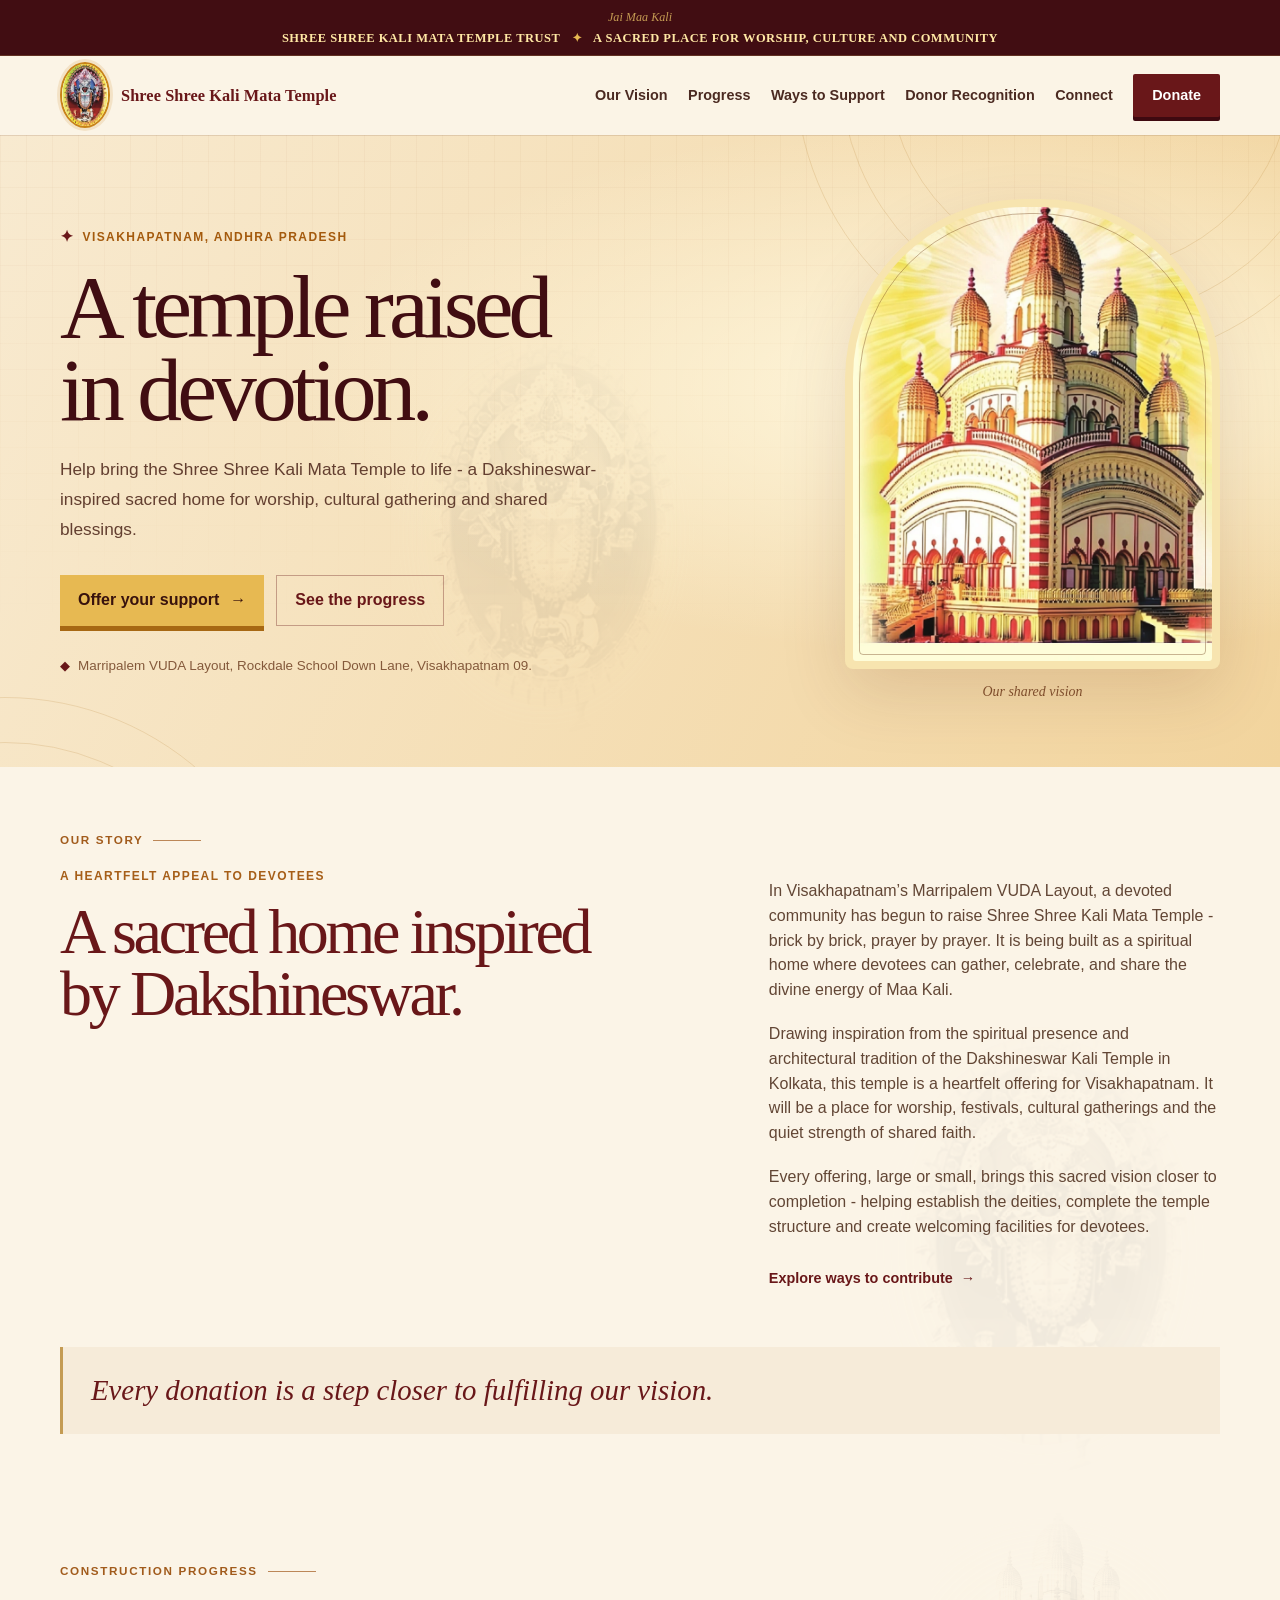
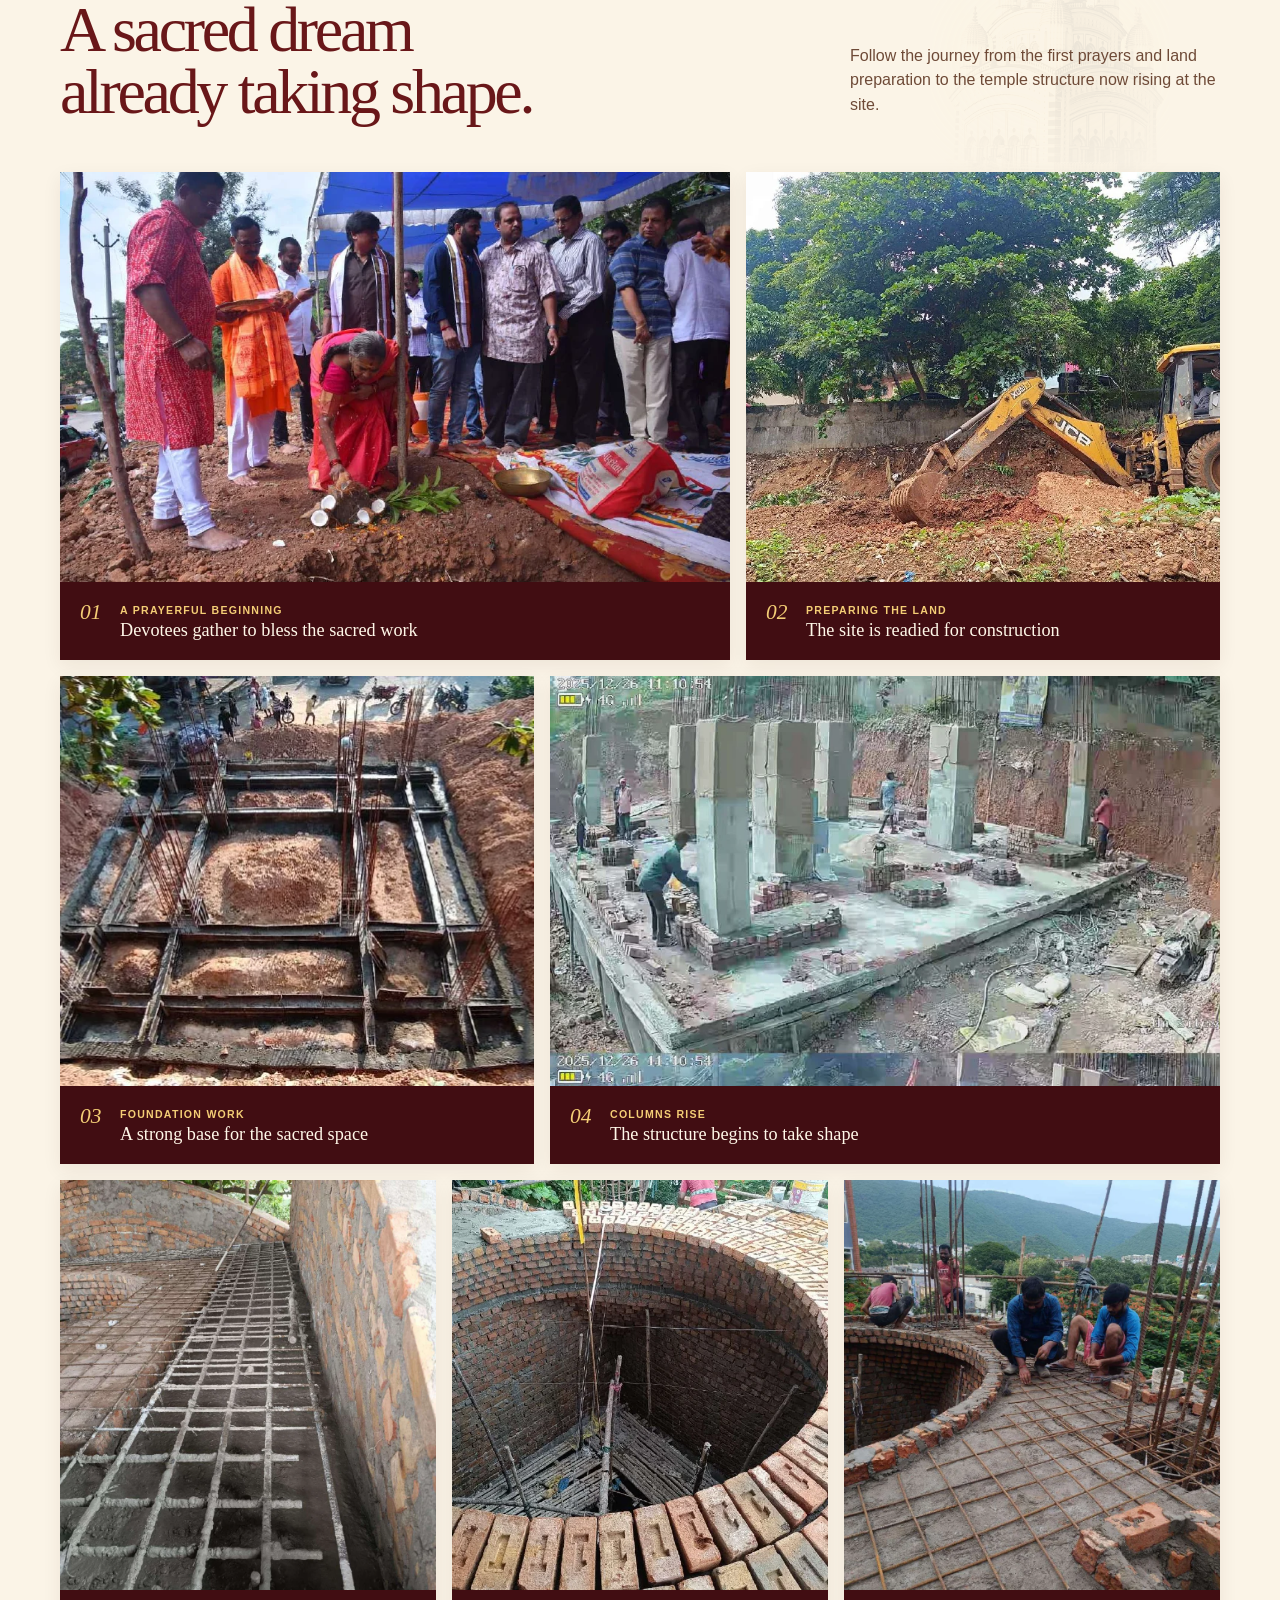
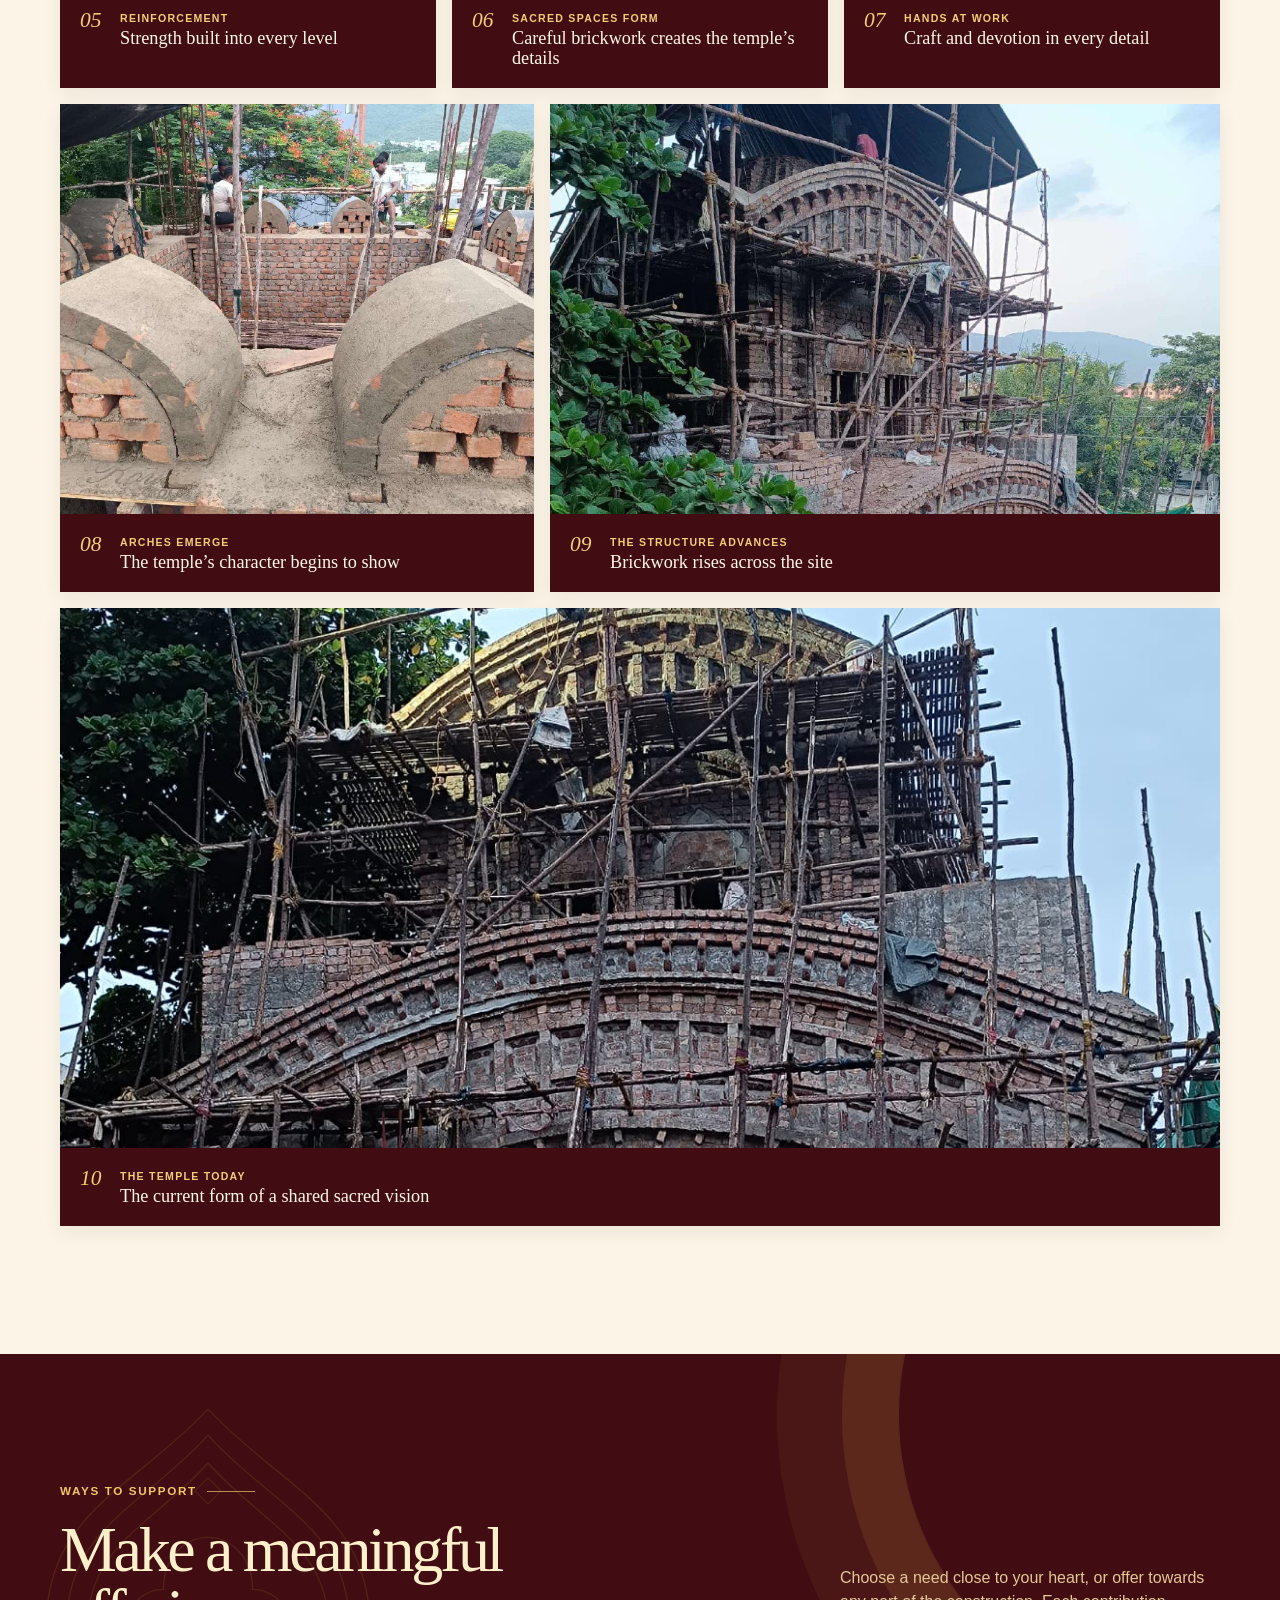
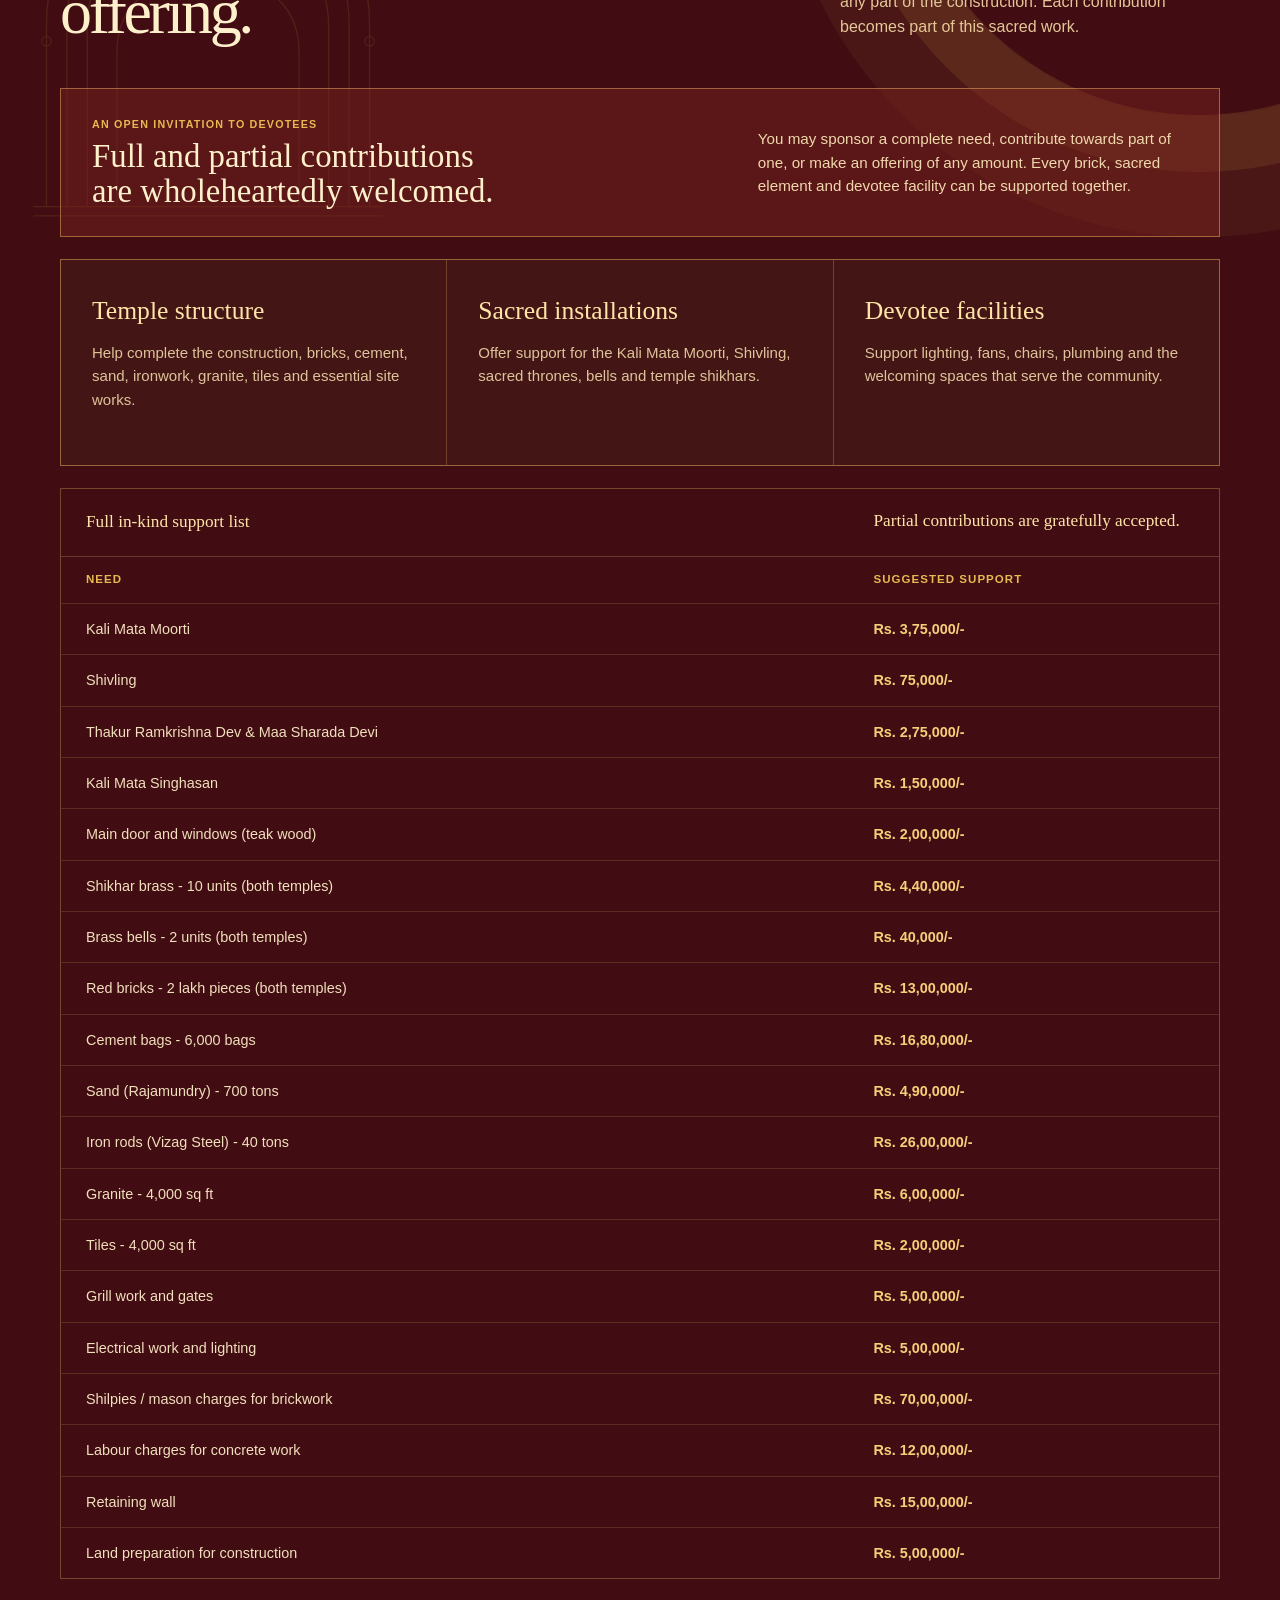
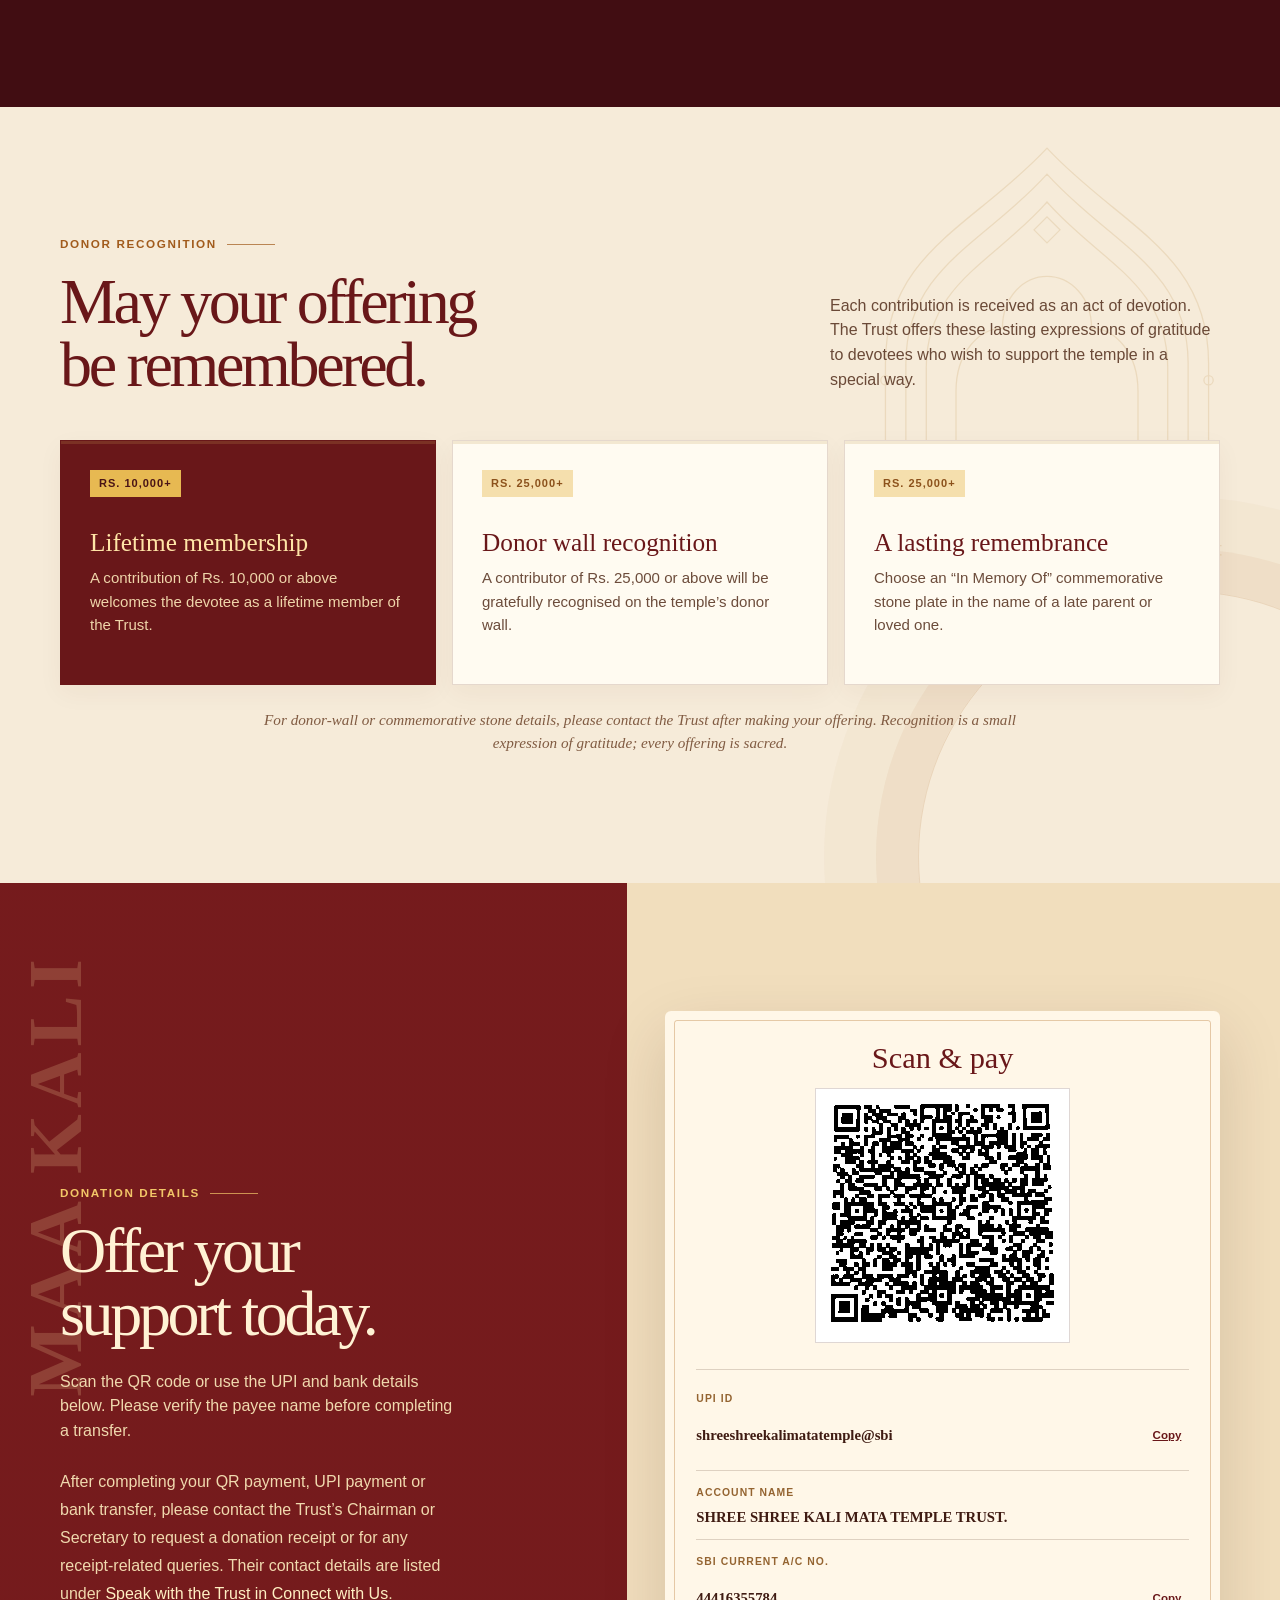
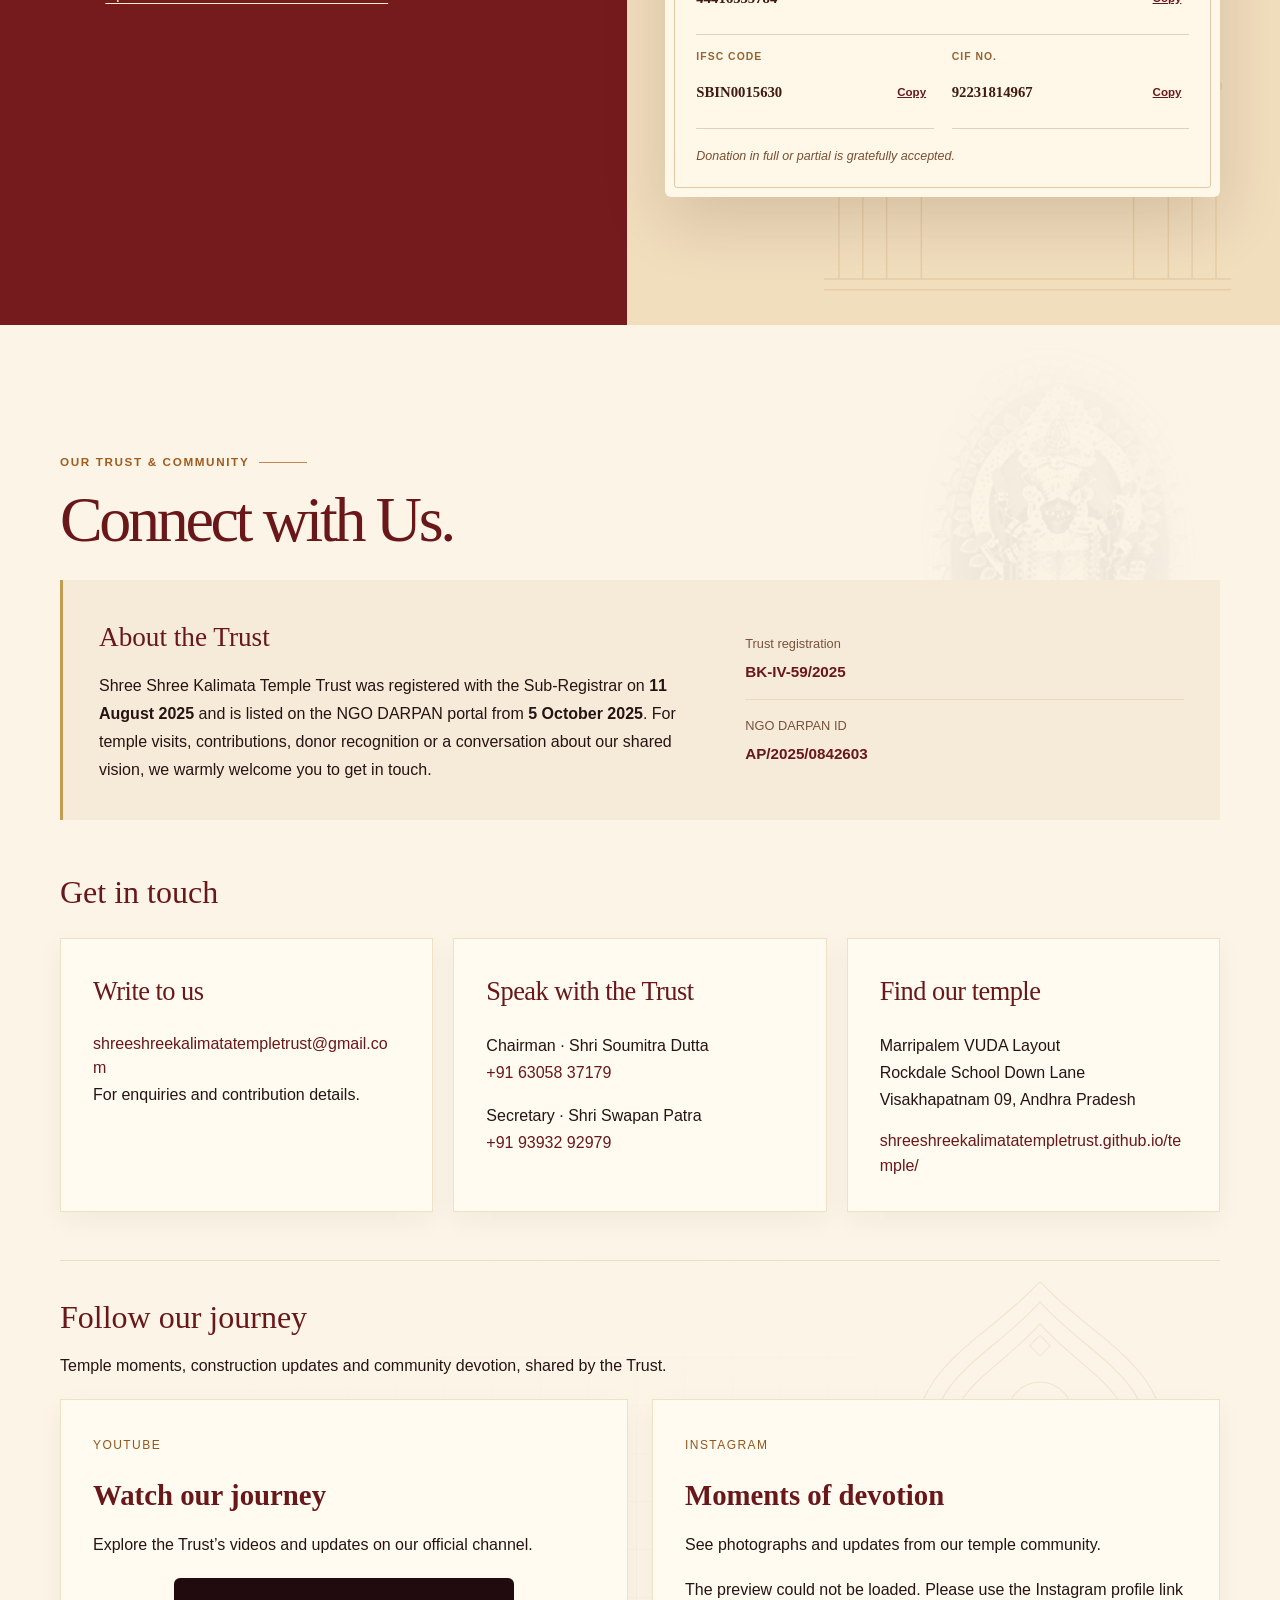
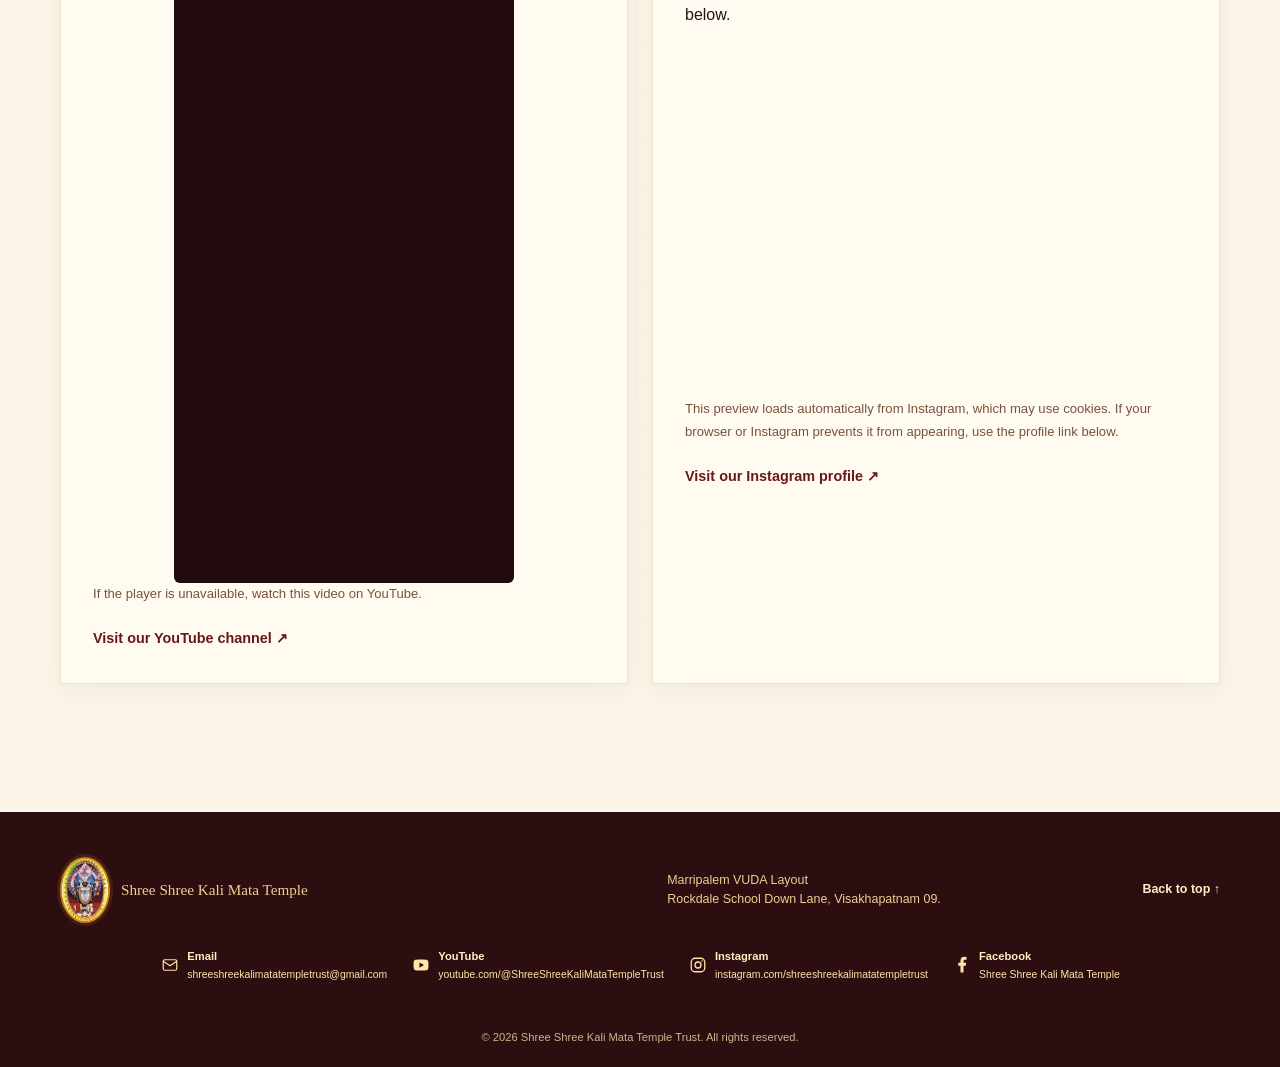
==== commit 30ebc1ab: "Refine temple content, privacy, mobile layout and performance" ====
--- a/index.html
+++ b/index.html
@@ -5,11 +5,11 @@
     <meta name="viewport" content="width=device-width, initial-scale=1.0, viewport-fit=cover" />
     <meta
       name="description"
-      content="Support the construction of Shree Shree Kali Mata Temple & Siva Temple in Marripalem VUDA Layout, Visakhapatnam."
+      content="Support the construction of Shree Shree Kali Mata Temple in Marripalem VUDA Layout, Visakhapatnam."
     />
     <meta name="theme-color" content="#641416" />
     <meta name="referrer" content="strict-origin-when-cross-origin" />
-    <title>Shree Shree Kali Mata Temple & Siva Temple</title>
+    <title>Shree Shree Kali Mata Temple</title>
     <link rel="canonical" href="https://shreeshreekalimatatempletrust.github.io/temple/" />
     <link rel="stylesheet" href="styles.css" />
     <link rel="stylesheet" href="refinements.css" />
@@ -21,9 +21,9 @@
     <header class="site-header">
       <div class="topline"><p class="header-blessing">Jai Maa Kali</p>Shree Shree Kali Mata Temple Trust <span aria-hidden="true">&#10022;</span> A sacred place for worship, culture and community</div>
       <nav class="nav shell" aria-label="Primary navigation">
-        <a class="brand" href="#top" aria-label="Shree Shree Kali Mata Temple and Shiva Temple home">
+        <a class="brand" href="#top" aria-label="Shree Shree Kali Mata Temple home">
           <span class="brand-mark"><img src="assets/goddess-seal.webp" alt="" /></span>
-          <span class="brand-copy"><strong>Shree Shree Kali Mata Temple and Shiva Temple</strong></span>
+          <span class="brand-copy"><strong>Shree Shree Kali Mata Temple</strong></span>
         </a>
         <button class="menu-button" type="button" aria-expanded="false" aria-controls="nav-links">
           <span class="menu-icon" aria-hidden="true"></span><span class="sr-only">Open menu</span>
@@ -33,7 +33,7 @@
           <a href="#progress">Progress</a>
           <a href="#support">Ways to Support</a>
           <a href="#recognition">Donor Recognition</a>
-          <a href="#contact">Contact</a>
+          <a href="#contact">Connect</a>
           <a class="nav-donate" href="#donate">Donate</a>
         </div>
       </nav>
@@ -48,7 +48,7 @@
             <p class="eyebrow"><span class="flame" aria-hidden="true">&#10022;</span> Visakhapatnam, Andhra Pradesh</p>
             <h1>A temple raised<br />in devotion.</h1>
             <p class="hero-lead">
-              Help bring the Shree Shree Kali Mata Temple &amp; Siva Temple to life - a Dakshineswar-inspired sacred home for worship, cultural gathering and shared blessings.
+              Help bring the Shree Shree Kali Mata Temple to life - a Dakshineswar-inspired sacred home for worship, cultural gathering and shared blessings.
             </p>
             <div class="hero-actions">
               <a class="button button-gold" href="#donate">Offer your support <span aria-hidden="true">&#8594;</span></a>
@@ -58,7 +58,7 @@
           </div>
           <figure class="hero-art">
             <div class="art-frame">
-              <img src="assets/hero-temple.webp" alt="Glowing illustration of the proposed Shree Shree Kali Mata Temple" />
+              <img src="assets/hero-temple.webp" width="800" height="1010" fetchpriority="high" alt="Glowing illustration of the proposed Shree Shree Kali Mata Temple" />
             </div>
             <figcaption>Our shared vision</figcaption>
           </figure>
@@ -74,7 +74,7 @@
           </div>
           <div class="introduction-copy">
             <p>
-              In Visakhapatnam’s Marripalem VUDA Layout, a devoted community has begun to raise Shree Shree Kali Mata Temple &amp; Siva Temple - brick by brick, prayer by prayer. It is being built as a spiritual home where devotees can gather, celebrate, and share the divine energy of Maa Kali.
+              In Visakhapatnam’s Marripalem VUDA Layout, a devoted community has begun to raise Shree Shree Kali Mata Temple - brick by brick, prayer by prayer. It is being built as a spiritual home where devotees can gather, celebrate, and share the divine energy of Maa Kali.
             </p>
             <p>
               Drawing inspiration from the spiritual presence and architectural tradition of the Dakshineswar Kali Temple in Kolkata, this temple is a heartfelt offering for Visakhapatnam. It will be a place for worship, festivals, cultural gatherings and the quiet strength of shared faith.
@@ -85,19 +85,9 @@
             <a class="text-link" href="#support">Explore ways to contribute <span aria-hidden="true">&#8594;</span></a>
           </div>
         </div>
-      </section>
-
-      <section class="vision-art-section">
-        <div class="shell vision-art-grid">
-          <figure class="concept-card concept-card-large">
-            <img src="assets/temple-concept.webp" alt="Temple concept artwork provided by the Temple Trust" loading="lazy" />
-          </figure>
-          <div class="vision-quote">
-            <span class="quote-mark" aria-hidden="true">“</span>
-            <p>Every donation is a step closer to fulfilling our vision.</p>
-            <span class="quote-citation">- Shree Shree Kali Mata Temple Trust</span>
-          </div>
-        </div>
+        <blockquote class="story-quote">
+          <p>Every donation is a step closer to fulfilling our vision.</p>
+        </blockquote>
       </section>
 
       <section class="progress section shell" id="progress">
@@ -194,21 +184,18 @@
       </section>
 
       <section class="donate section" id="donate">
-        <div class="donate-bg-text" aria-hidden="true">MAA KALI</div>
+        <div class="donate-bg-text" aria-hidden="true" inert>MAA KALI</div>
         <div class="shell donate-grid">
           <div class="donate-copy">
             <div class="section-label section-label-light">Donation details</div>
             <h2>Offer your<br />support today.</h2>
             <p>Scan the QR code or use the UPI and bank details below. Please verify the payee name before completing a transfer.</p>
-            <div class="donate-contacts">
-              <a href="tel:+916305837179"><span>Chairman</span> Shri Soumitra Dutta<br /><strong>+91 63058 37179</strong></a>
-              <a href="tel:+919393292979"><span>Secretary</span> Shri Swapan Patra<br /><strong>+91 9393292979</strong></a>
-            </div>
+            <p class="donation-receipt">After completing your QR payment, UPI payment or bank transfer, please contact the Trust’s Chairman or Secretary to request a donation receipt or for any receipt-related queries. Their contact details are listed under <a href="#trust-contacts">Speak with the Trust in Connect with Us</a>.</p>
           </div>
           <div class="payment-card" aria-label="Temple Trust payment details">
             <div class="payment-card-top">
               <p class="payment-kicker">Scan &amp; pay</p>
-              <img class="qr-code" src="assets/donation-qr.png" alt="High-contrast UPI payment QR code for Shree Shree Kali Mata Temple Trust" />
+              <img class="qr-code" src="assets/donation-qr.png" width="864" height="864" loading="lazy" decoding="async" alt="High-contrast UPI payment QR code for Shree Shree Kali Mata Temple Trust" />
             </div>
             <div class="payment-fields">
               <div class="payment-field"><span>UPI ID</span><strong>shreeshreekalimatatemple@sbi</strong><button class="copy-button" type="button" data-copy="shreeshreekalimatatemple@sbi">Copy</button></div>
@@ -222,48 +209,62 @@
         </div>
       </section>
     <section class="contact-intro section shell" id="contact">
-      <div class="section-label">Contact &amp; Trust details</div>
-      <h2>Connected by devotion.</h2>
+      <div class="section-label">Our Trust &amp; community</div>
+      <h2>Connect with Us.</h2>
       <div class="trust-summary trust-introduction" id="registration" aria-label="About our Trust">
         <div>
+          <h3>About the Trust</h3>
           <p>Shree Shree Kalimata Temple Trust was registered with the Sub-Registrar on <strong>11 August 2025</strong> and is listed on the NGO DARPAN portal from <strong>5 October 2025</strong>. For temple visits, contributions, donor recognition or a conversation about our shared vision, we warmly welcome you to get in touch.</p>
         </div>
         <ul class="trust-identifiers" aria-label="Trust registration identifiers">
           <li><span>Trust registration</span><strong>BK-IV-59/2025</strong></li>
           <li><span>NGO DARPAN ID</span><strong>AP/2025/0842603</strong></li>
-          <li><span>Trust PAN</span><strong>ABMTS5671C</strong></li>
         </ul>
       </div>
+      <h3 class="connect-subheading">Get in touch</h3>
       <div class="contact-grid">
         <article class="contact-card"><h3>Write to us</h3><a href="mailto:shreeshreekalimatatempletrust@gmail.com">shreeshreekalimatatempletrust@gmail.com</a><p>For enquiries and contribution details.</p></article>
-        <article class="contact-card"><h3>Speak with the Trust</h3><p>Chairman · Shri Soumitra Dutta<br /><a href="tel:+916305837179">+91 63058 37179</a></p><p>Secretary · Shri Swapan Patra<br /><a href="tel:+919393292979">+91 93932 92979</a></p></article>
+        <article class="contact-card" id="trust-contacts"><h3>Speak with the Trust</h3><p>Chairman · Shri Soumitra Dutta<br /><a href="tel:+916305837179">+91 63058 37179</a></p><p>Secretary · Shri Swapan Patra<br /><a href="tel:+919393292979">+91 93932 92979</a></p></article>
         <article class="contact-card"><h3>Find our temple</h3><p>Marripalem VUDA Layout<br />Rockdale School Down Lane<br />Visakhapatnam 09, Andhra Pradesh</p><a href="https://shreeshreekalimatatempletrust.github.io/temple/">shreeshreekalimatatempletrust.github.io/temple/</a></article>
       </div>
-    </section>
-    <section class="section shell" id="community">
-      <div class="section-label">Stay connected</div><h2>Follow our sacred journey.</h2>
+    <section class="connect-community" id="community" aria-labelledby="community-heading">
+      <h3 class="connect-subheading" id="community-heading">Follow our journey</h3>
       <p>Temple moments, construction updates and community devotion, shared by the Trust.</p>
       <div class="social-grid">
         <article class="social-card"><span class="social-label">YouTube</span><h3>Watch our journey</h3><p>Explore the Trust’s videos and updates on our official channel.</p><div id="youtube-preview" class="youtube-preview"><iframe data-src="https://www.youtube-nocookie.com/embed/pKdtU6UtfNY?playsinline=1" title="Shree Shree Kali Mata Temple Trust — featured YouTube Short" loading="lazy" referrerpolicy="strict-origin-when-cross-origin" allow="accelerometer; autoplay; clipboard-write; encrypted-media; gyroscope; picture-in-picture; web-share" allowfullscreen></iframe></div><p class="embed-note">If the player is unavailable, <a href="https://www.youtube.com/shorts/pKdtU6UtfNY" target="_blank" rel="noopener noreferrer">watch this video on YouTube</a>.</p><a class="text-link" href="https://www.youtube.com/@ShreeShreeKaliMataTempleTrust" target="_blank" rel="noopener noreferrer">Visit our YouTube channel ↗</a></article>
         <article class="social-card"><span class="social-label">Instagram</span><h3>Moments of devotion</h3><p>See photographs and updates from our temple community.</p><div id="instagram-preview" aria-live="polite"></div><p class="embed-note">This preview loads automatically from Instagram, which may use cookies. If your browser or Instagram prevents it from appearing, use the profile link below.</p><a class="text-link" href="https://www.instagram.com/shreeshreekalimatatempletrust/" target="_blank" rel="noopener noreferrer">Visit our Instagram profile ↗</a></article>
       </div>
     </section>
+    </section>
     </main>
 
-    <footer class="footer">
+    <footer class="footer" id="footer">
       <div class="shell footer-inner">
-        <div><span class="brand-mark"><img src="assets/goddess-seal.webp" alt="" /></span><p>Shree Shree Kali Mata Temple &amp; Shiva Temple</p></div>
+        <div><span class="brand-mark"><img src="assets/goddess-seal.webp" alt="" /></span><p>Shree Shree Kali Mata Temple</p></div>
         <div class="footer-address">
           <p>Marripalem VUDA Layout<br />Rockdale School Down Lane, Visakhapatnam 09.</p>
+        </div>
+        <a href="#top">Back to top &#8593;</a>
           <nav class="footer-social-links" aria-label="Email and social media">
-            <a href="mailto:shreeshreekalimatatempletrust@gmail.com">Email</a>
-            <a href="https://www.youtube.com/@ShreeShreeKaliMataTempleTrust" target="_blank" rel="noopener noreferrer">YouTube</a>
-            <a href="https://www.instagram.com/shreeshreekalimatatempletrust/" target="_blank" rel="noopener noreferrer">Instagram</a>
+            <a href="mailto:shreeshreekalimatatempletrust@gmail.com">
+              <span class="footer-social-icon" aria-hidden="true"><svg viewBox="0 0 24 24" fill="none" stroke="currentColor" stroke-width="1.6" stroke-linecap="round" stroke-linejoin="round" focusable="false"><rect x="3" y="5" width="18" height="14" rx="2" /><path d="m3 7 9 6 9-6" /></svg></span>
+              <span class="footer-social-copy"><strong>Email</strong><span>shreeshreekalimatatempletrust@<wbr />gmail.com</span></span>
+            </a>
+            <a href="https://www.youtube.com/@ShreeShreeKaliMataTempleTrust" target="_blank" rel="noopener noreferrer">
+              <span class="footer-social-icon" aria-hidden="true"><svg viewBox="0 0 24 24" fill="currentColor" focusable="false"><path d="M21.5 7.1a2.8 2.8 0 0 0-2-2C17.8 4.6 12 4.6 12 4.6s-5.8 0-7.5.5a2.8 2.8 0 0 0-2 2C2 8.8 2 12 2 12s0 3.2.5 4.9a2.8 2.8 0 0 0 2 2c1.7.5 7.5.5 7.5.5s5.8 0 7.5-.5a2.8 2.8 0 0 0 2-2c.5-1.7.5-4.9.5-4.9s0-3.2-.5-4.9ZM10 15.5v-7l6 3.5Z" /></svg></span>
+              <span class="footer-social-copy"><strong>YouTube</strong><span>youtube.com/<wbr />@ShreeShreeKaliMataTempleTrust</span></span>
+            </a>
+            <a href="https://www.instagram.com/shreeshreekalimatatempletrust/" target="_blank" rel="noopener noreferrer">
+              <span class="footer-social-icon" aria-hidden="true"><svg viewBox="0 0 24 24" fill="none" stroke="currentColor" stroke-width="1.7" focusable="false"><rect x="3" y="3" width="18" height="18" rx="5" /><circle cx="12" cy="12" r="4" /><circle cx="17.5" cy="6.5" r="1" fill="currentColor" stroke="none" /></svg></span>
+              <span class="footer-social-copy"><strong>Instagram</strong><span>instagram.com/<wbr />shreeshreekalimatatempletrust</span></span>
+            </a>
+            <a href="https://www.facebook.com/profile.php?id=61594588888456" target="_blank" rel="noopener noreferrer">
+              <span class="footer-social-icon" aria-hidden="true"><svg viewBox="0 0 24 24" fill="currentColor" focusable="false"><path d="M14 22v-9h3l.5-4H14V7c0-1.2.4-2 2-2h2V1.4A25 25 0 0 0 15 1c-3 0-5 1.8-5 5v3H7v4h3v9Z" /></svg></span>
+              <span class="footer-social-copy"><strong>Facebook</strong><span>Shree Shree Kali Mata Temple</span></span>
+            </a>
           </nav>
-        </div>
-        <a href="#top">Back to top &#8593;</a>
-      </div>
-      <p class="footer-blessing">Jai Maa Kali</p>
+      </div>
+      <p class="footer-copyright">&copy; 2026 Shree Shree Kali Mata Temple Trust. All rights reserved.</p>
     </footer>
     <a class="mobile-donate" href="#donate"><span aria-hidden="true">&#10022;</span> Offer your support</a>
     <div class="toast" role="status" aria-live="polite"></div>
--- a/styles.css
+++ b/styles.css
@@ -126,7 +126,7 @@
 .hero {
   position: relative;
   overflow: hidden;
-  padding: clamp(75px, 10vw, 132px) 0 clamp(75px, 8vw, 110px);
+  padding: clamp(37.5px, 5vw, 66px) 0 clamp(75px, 8vw, 110px);
   background: linear-gradient(115deg, #f8ead0 0%, #f4dfb8 54%, #f2d49d 100%);
 }
 
@@ -341,7 +341,7 @@
   .nav-donate { margin: 12px 9% 17px; text-align: center; box-shadow: none; }
 
   .hero-grid, .introduction-grid, .vision-art-grid, .donate-grid { grid-template-columns: 1fr; }
-  .hero { padding-top: 68px; }
+  .hero { padding-top: 34px; }
   .hero-copy { text-align: center; }
   .eyebrow, .hero-actions, .location-line { justify-content: center; }
   .hero-lead, .location-line { margin-inline: auto; }
--- a/refinements.css
+++ b/refinements.css
@@ -1,15 +1,35 @@
 /* Finishing touches shared by desktop and mobile. */
-.footer-inner > .footer-address { display: block; }
+.donation-receipt { line-height: 1.75; }
+.donation-receipt a { color: #fff0c3; text-decoration: underline; text-underline-offset: 4px; }
+#trust-contacts { scroll-margin-top: 190px; }
+.story-quote { margin: clamp(32px, 5vw, 56px) 0 0; padding: 22px 28px; border-left: 3px solid #c49b53; background: #f6ebd9; }
+.story-quote p { margin: 0; color: var(--wine); font-family: Georgia, serif; font-size: clamp(1.3rem, 2.3vw, 1.8rem); font-style: italic; line-height: 1.5; }
+/* Adjacent opening sections share the same responsive content-to-content gap. */
+.hero { padding-bottom: clamp(38px, 5vw, 65px); }
+#vision { padding-block: clamp(38px, 5vw, 65px); }
+#progress { padding-top: clamp(38px, 5vw, 65px); }
+.footer-inner { row-gap: 17.5px; }
+@media (max-width: 820px) { .footer-inner { row-gap: 10px; } }
+.footer .footer-copyright { padding: 2px 24px 20px; color: #cbb58e; font-size: .7rem; line-height: 1.6; text-align: center; }
+.footer-inner > .footer-address { display: block; min-width: 0; }
 .footer-inner > .footer-address p { font-family: inherit; font-size: .78rem; }
-.footer-social-links { display: flex; flex-wrap: wrap; gap: 10px 18px; margin-top: 14px; }
-.footer-social-links a { color: #ffe5a7; font-size: .8rem; text-decoration: underline; text-underline-offset: 4px; }
-.footer-social-links a:hover { color: #fff; }
+.footer-social-links { display: flex; grid-column: 1 / -1; align-items: center; justify-content: safe center; gap: 24px; min-width: 0; max-width: 100%; padding: 3px; overflow-x: auto; }
+.footer-social-links a { display: flex; align-items: center; gap: 7px; min-height: 44px; flex-shrink: 0; color: #ffe5a7; font-size: .7rem; text-decoration: none; border-radius: 4px; }
+.footer-social-icon { display: grid; place-items: center; flex: 0 0 20px; width: 20px; height: 20px; }
+.footer-social-icon svg { display: block; width: 18px; height: 18px; }
+.footer-social-copy { display: grid; gap: 2px; min-width: 0; }
+.footer-social-copy strong { color: #fff0c3; font-size: .7rem; font-weight: 600; }
+.footer-social-copy > span { font-size: .65rem; line-height: 1.5; white-space: nowrap; }
+@media (max-width: 1050px) { .footer-social-links { justify-content: flex-start; gap: 20px; } }
+.footer-social-links a:hover, .footer-social-links a:focus-visible { color: #fff; }
+.footer-social-links a:hover .footer-social-copy > span, .footer-social-links a:focus-visible .footer-social-copy > span { text-decoration: underline; text-underline-offset: 3px; }
 .trust-summary { display: grid; grid-template-columns: minmax(0, 1.4fr) minmax(220px, 1fr); gap: 32px; margin-top: 28px; padding: clamp(24px, 3vw, 36px); background: #f6ebd9; border-left: 3px solid #c49b53; scroll-margin-top: 180px; }
 .trust-summary h3 { margin: 0 0 14px; font-family: Georgia, serif; font-size: 1.7rem; font-weight: 500; color: var(--wine); }
 .trust-summary p { margin: 0; line-height: 1.75; }
 .trust-summary .registration-note { margin-top: 12px; }
 .trust-identifiers { list-style: none; margin: 0; padding: 0; display: grid; gap: 16px; align-content: center; }
-.trust-identifiers li { display: flex; justify-content: space-between; flex-wrap: wrap; gap: 6px 16px; border-bottom: 1px solid #c49b5340; padding-bottom: 10px; }
+.trust-identifiers li { display: grid; gap: 6px; border-bottom: 1px solid #c49b5340; padding-bottom: 16px; }
+.trust-identifiers li:last-child { border-bottom: 0; padding-bottom: 0; }
 .trust-identifiers span { font-size: .8rem; color: #79523c; }
 .trust-identifiers strong { font-size: .95rem; color: var(--wine); }
 @media (max-width: 700px) { .trust-summary { grid-template-columns: 1fr; gap: 20px; } }
@@ -18,6 +38,12 @@
 .nav-links a[aria-current="page"] { text-decoration: underline; text-underline-offset: 6px; }
 .contact-intro h1 { font-size: clamp(2.8rem, 5vw, 5rem); color: var(--wine); }
 .contact-lead { max-width: 680px; line-height: 1.8; }
+.connect-subheading { margin: 0; color: var(--wine); font-family: Georgia, serif; font-size: clamp(1.6rem, 2.5vw, 2rem); font-weight: 500; }
+#contact > .connect-subheading { margin-top: clamp(32px, 4vw, 48px); }
+#contact > .contact-grid { margin-top: 20px; }
+.connect-community { margin-top: clamp(32px, 4vw, 48px); padding-top: clamp(24px, 3vw, 32px); border-top: 1px solid #c49b5340; }
+.connect-community > p { margin: 12px 0 0; }
+.connect-community .social-grid { margin-top: 20px; }
 .contact-grid { display: grid; grid-template-columns: repeat(3, minmax(0, 1fr)); gap: 20px; margin-top: 38px; }
 .contact-card, .social-card { min-width: 0; padding: clamp(20px, 3vw, 32px); background: #fffbf1; border: 1px solid #c49b5345; box-shadow: 0 8px 24px #5527130c; }
 .contact-card h3 { font-family: Georgia, serif; color: var(--wine); font-size: 1.65rem; font-weight: 500; letter-spacing: -.02em; margin: 0 0 20px; }
@@ -42,7 +68,7 @@
 .youtube-preview iframe { display: block; width: 100%; height: 100%; border: 0; }
 .youtube-preview.is-local-file { aspect-ratio: auto; padding: 24px; background: #f5ead6; }
 .local-video-note { margin: 0; color: #633f30; line-height: 1.7; }
-#instagram-preview { margin-top: 20px; overflow: hidden; }
+#instagram-preview { position: relative; min-height: 420px; margin-top: 20px; overflow: hidden; }
 #instagram-preview .instagram-media { width: 100% !important; min-width: 0 !important; margin: 0 !important; }
 @media (min-width: 821px) and (max-width: 1200px) {
   .nav { flex-wrap: wrap; padding-block: 12px; }
@@ -69,7 +95,7 @@
 .hero { background: radial-gradient(ellipse at 78% 40%, #fff8df 0%, transparent 50%), linear-gradient(115deg, #f8ead0, #f2d49d); }
 .art-frame { border-radius: 180px 180px 8px 8px; overflow: hidden; box-shadow: 0 24px 65px #6d361a26; }
 .art-frame::before { border-radius: 170px 170px 4px 4px; }
-.art-frame img { border-radius: 170px 170px 3px 3px; }
+.art-frame img { height: auto; border-radius: 170px 170px 3px 3px; }
 .hero-art figcaption { text-align: center; }
 .gallery-item { height: 340px; min-height: 0; }
 .gallery-current { height: 650px; }
@@ -83,7 +109,13 @@
 .in-kind-heading > * { padding-inline: 25px; }
 .payment-card { border-radius: 6px; box-shadow: 0 24px 64px #36160826; }
 .payment-card::before { border-radius: 3px; }
-.copy-button { min-width: 44px; min-height: 44px; bottom: 5px; border-bottom: 0; text-decoration: underline; }
+.payment-field { display: grid; grid-template-columns: minmax(0, 1fr) auto; gap: 3px 12px; padding-right: 0; }
+.payment-field > span { grid-column: 1 / -1; }
+.payment-field > strong { min-width: 0; align-self: center; }
+.copy-button { position: static; min-width: 44px; min-height: 44px; justify-content: center; align-self: center; border-bottom: 0; text-decoration: underline; }
+.mobile-donate[hidden] { display: none; }
+.photo-dialog[open] { overscroll-behavior: contain; }
+html:has(.photo-dialog[open]) { overflow: hidden; }
 .photo-dialog { width: min(1100px, 94vw); max-height: 92dvh; padding: 18px; border: 1px solid #bd9957; border-radius: 8px; background: #fff7e8; }
 .photo-dialog::backdrop { background: #220c0ee6; backdrop-filter: blur(5px); }
 .photo-dialog img { margin: auto; max-height: 74dvh; object-fit: contain; }
@@ -128,9 +160,15 @@
 .gallery .gallery-side img { object-position: center 20%; }
 .gallery .gallery-current img { object-position: center 15%; }
 .donate-bg-text { top: 70px; left: 12px; transform: rotate(180deg); transform-origin: center; writing-mode: vertical-rl; text-orientation: mixed; font-size: clamp(3rem, 6vw, 6rem); line-height: 1.15; letter-spacing: .08em; color: rgba(255, 228, 164, .19); pointer-events: none; }
+/* Decorative lettering should not receive a text-selection caret. */
+.donate-bg-text { -webkit-user-select: none; user-select: none; caret-color: transparent; }
 .gallery .gallery-item::after { display: none; }
 .gallery .gallery-item figcaption { position: relative; inset: auto; padding: 20px; color: #fff7e8; background: #410d12; }
 .gallery .photo-open:hover img, .gallery .photo-open:focus-visible img { transform: scale(1.045); }
+@media (min-width: 601px) and (max-width: 820px) {
+  .gallery .gallery-item { grid-column: span 6; }
+  .gallery .photo-open, .gallery .gallery-current .photo-open { height: 340px; }
+}
 .topline { white-space: normal; text-align: center; line-height: 1.5; font-size: clamp(.6rem, 1vw, .78rem); letter-spacing: .04em; }
 @media (max-width: 600px) {
   .gallery { grid-template-columns: minmax(0, 1fr); }
@@ -144,8 +182,29 @@
   .gallery .photo-open:hover img, .gallery .photo-open:focus-visible img { transform: none; }
 }
 @media (max-width: 820px) {
+  .menu-button { width: 44px; height: 44px; }
+  .brand-copy strong { font-size: clamp(.82rem, 2.5vw, 1rem); line-height: 1.25; }
+  .donate-copy { padding-block: 0; }
+  .payment-card { margin-bottom: 0; }
+  .contact-card a { display: inline-block; min-height: 44px; padding-block: 8px; }
+  .footer-inner > a { display: inline-flex; align-items: center; min-height: 44px; }
   .brand-mark { width: 42px; height: 56px; }
   .brand-mark img { width: 100%; height: 100%; }
+}
+
+@media (max-width: 600px) {
+  /* Keep the requested single row, without forcing a sideways swipe on phones. */
+  .footer-social-links { gap: 8px; justify-content: space-between; overflow: visible; }
+  .footer-social-links a { gap: 4px; }
+  .footer-social-copy strong { font-size: .72rem; }
+  .footer-social-icon { flex-basis: 16px; width: 16px; }
+  .footer-social-icon svg { width: 16px; height: 16px; }
+  .footer-social-copy > span { position: absolute; width: 1px; height: 1px; padding: 0; margin: -1px; overflow: hidden; clip-path: inset(50%); white-space: nowrap; }
+  .toast { left: 15px; right: 15px; overflow-wrap: anywhere; }
+}
+@media (max-width: 360px) {
+  .footer-social-links { gap: 3px; }
+  .footer-social-links a { gap: 3px; }
 }
 
 /* Devotional ornament stays outside document flow: no layout or text shifts. */
@@ -192,7 +251,32 @@
   mask-image: radial-gradient(ellipse, #000 25%, transparent 72%);
   pointer-events: none;
 }
-@media (max-width: 600px) {
+/* Continue the same devotional motifs through contact and community. */
+.contact-intro, .connect-community { position: relative; isolation: isolate; }
+.contact-intro::before {
+  content: ""; position: absolute; z-index: -1; top: 18px; right: 0;
+  width: min(340px, 55%); aspect-ratio: 290 / 380;
+  background: url("assets/goddess-seal.webp") center / contain no-repeat;
+  opacity: .055; filter: sepia(1);
+  mask-image: radial-gradient(ellipse, #000 30%, transparent 72%);
+  pointer-events: none;
+}
+.connect-community::before {
+  content: ""; position: absolute; z-index: -1; right: 0; top: 0;
+  width: min(360px, 58%); height: 350px;
+  background: url("assets/temple-arches.svg") center / contain no-repeat;
+  opacity: .14; pointer-events: none;
+}
+.connect-community::after {
+  content: ""; position: absolute; z-index: -1; inset: 0;
+  background-image: linear-gradient(#914f1507 1px, transparent 1px), linear-gradient(90deg, #914f1507 1px, transparent 1px);
+  background-size: 48px 48px;
+  mask-image: radial-gradient(ellipse at center, #000 20%, transparent 75%);
+  pointer-events: none;
+}
+@media (max-width: 600px) {
+  .contact-intro::before { width: 210px; opacity: .04; }
+  .connect-community::before { width: 220px; height: 260px; opacity: .1; }
   .hero::after { left: auto; right: 5%; opacity: .04; }
   .recognition::before, .support::after { opacity: .1; width: 230px; }
 }
